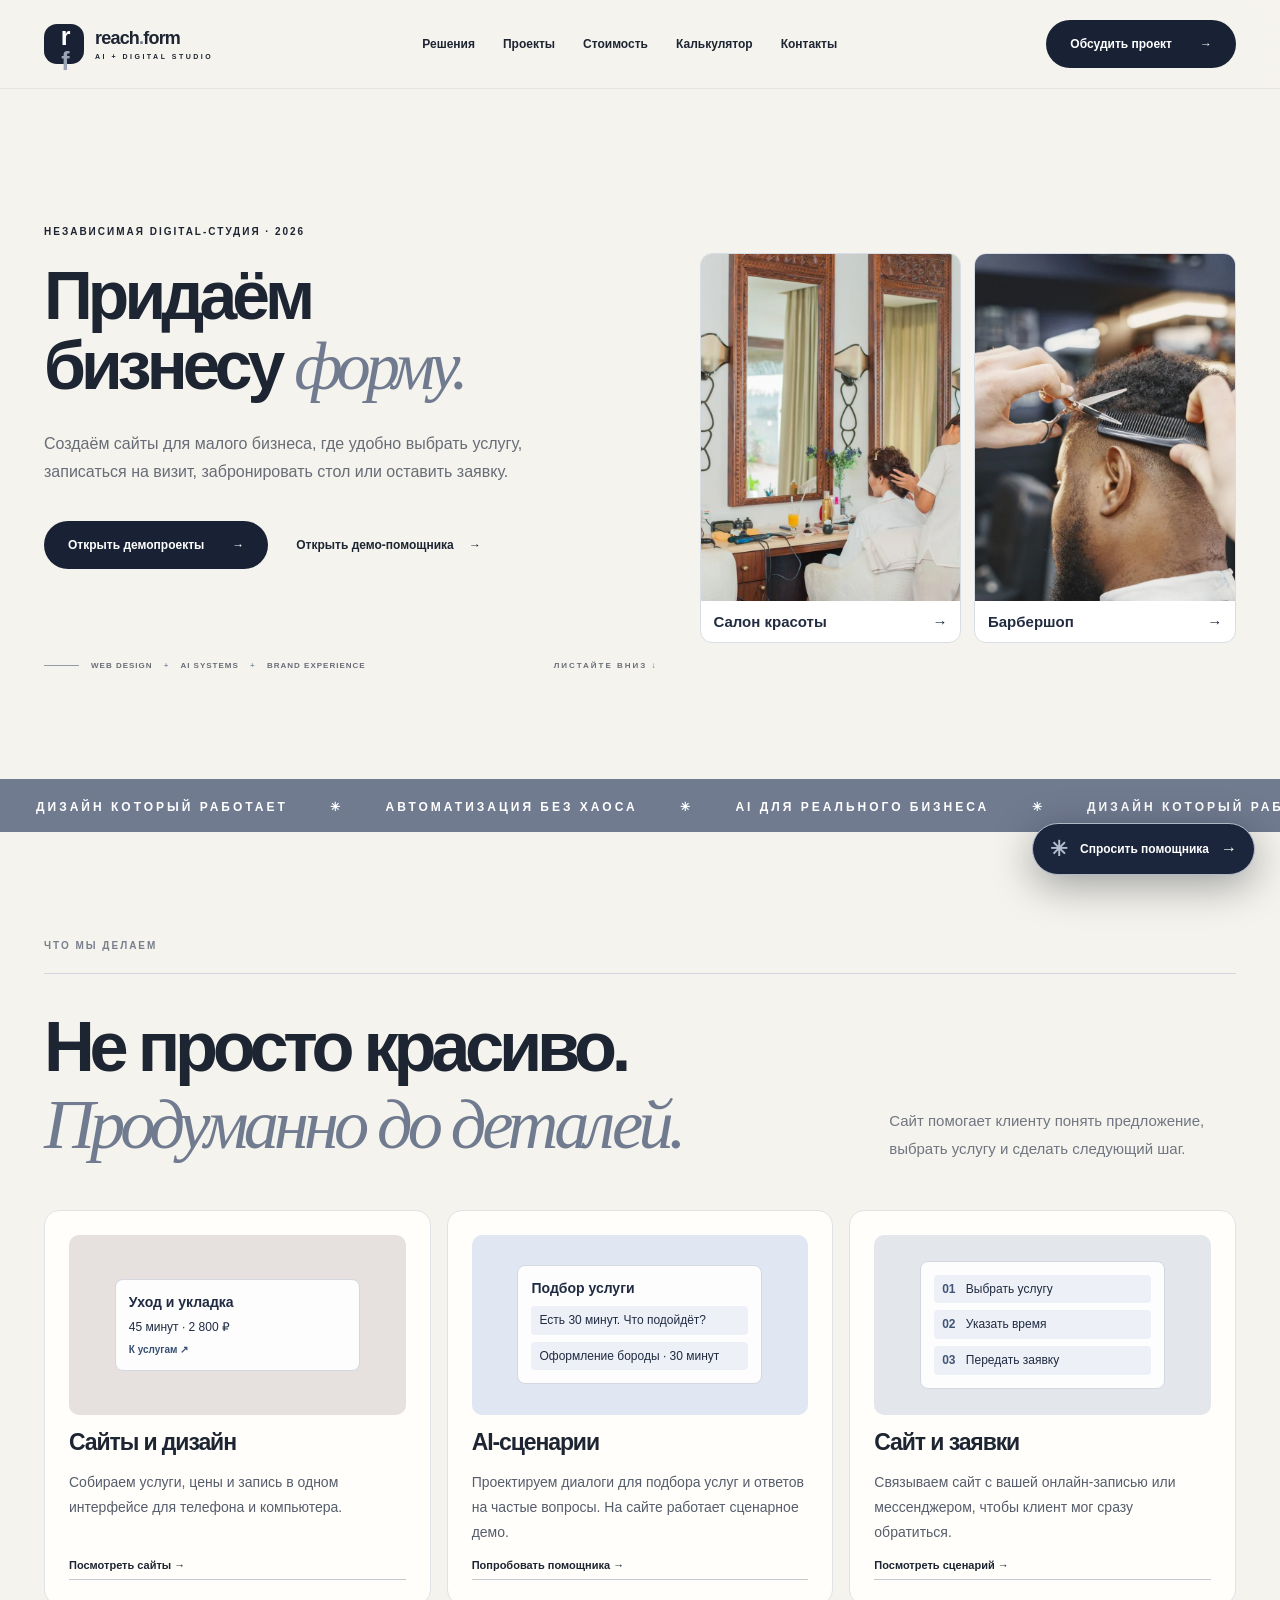
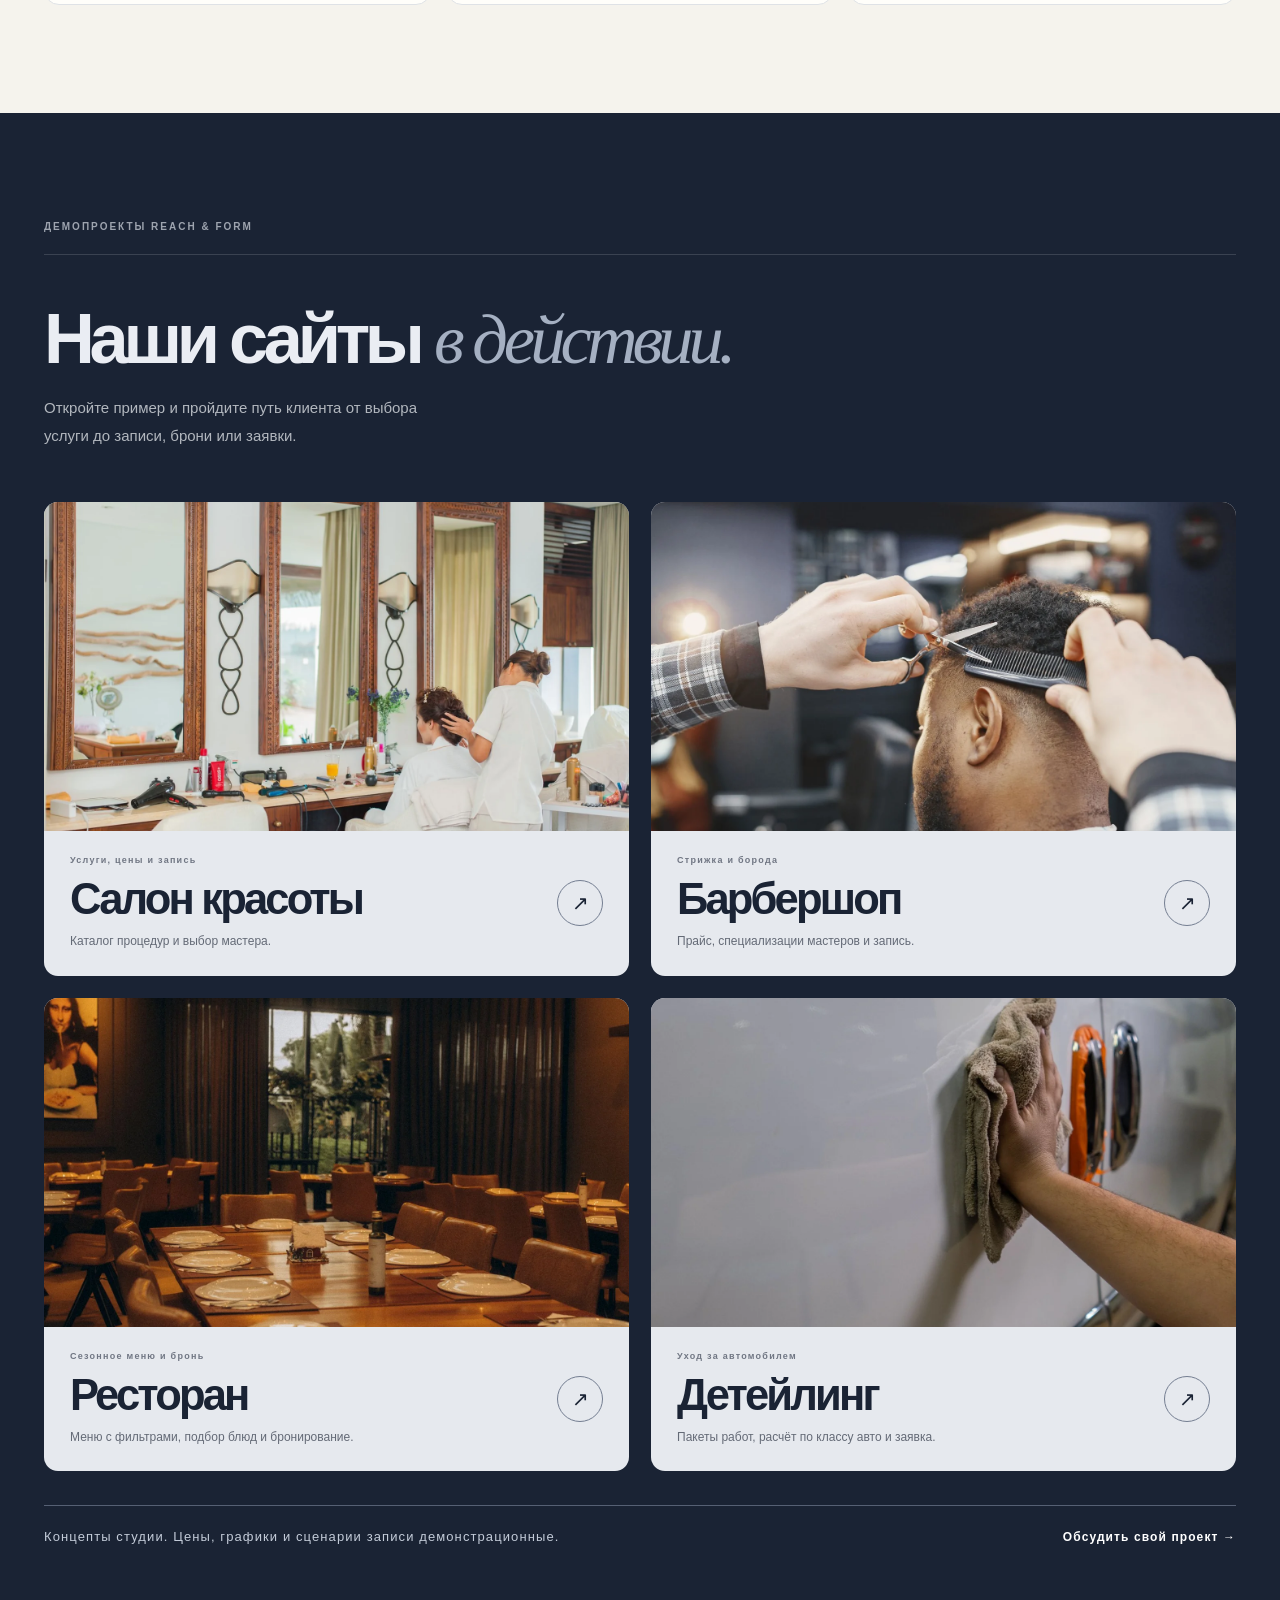
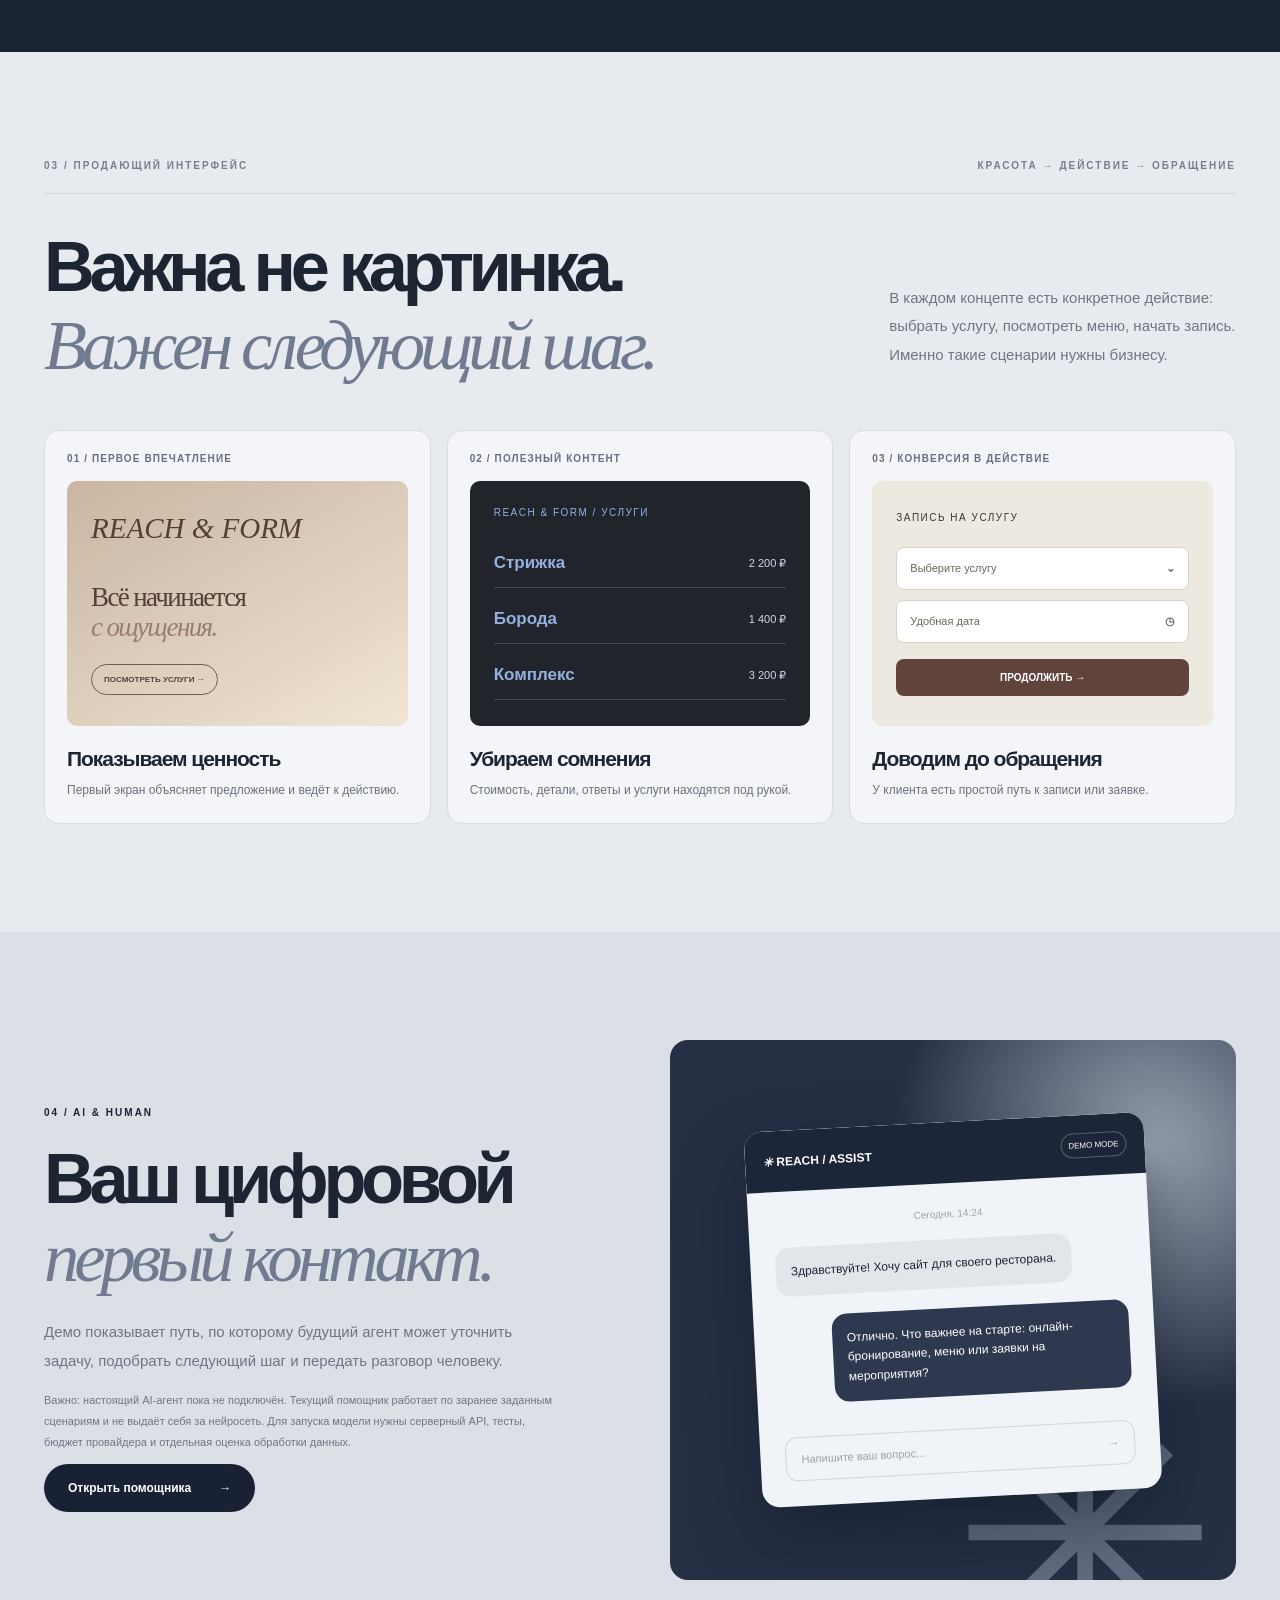
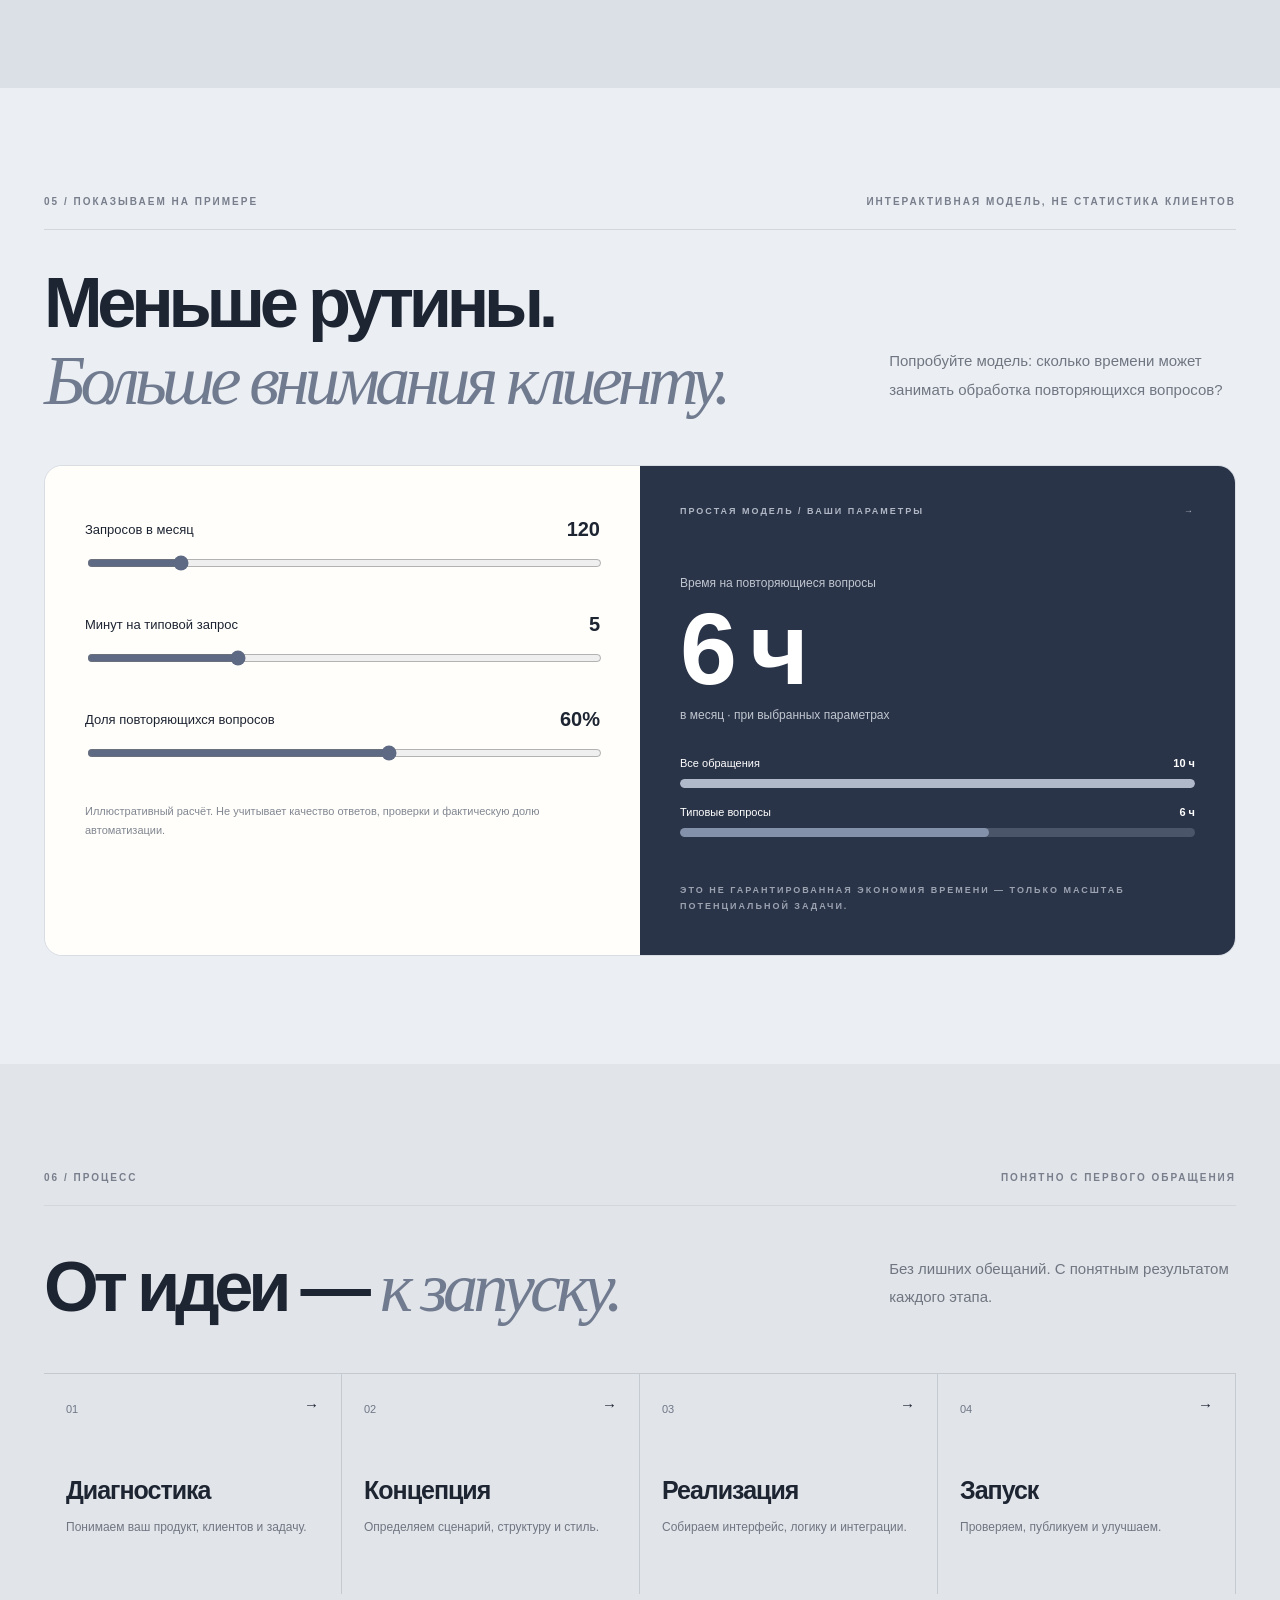
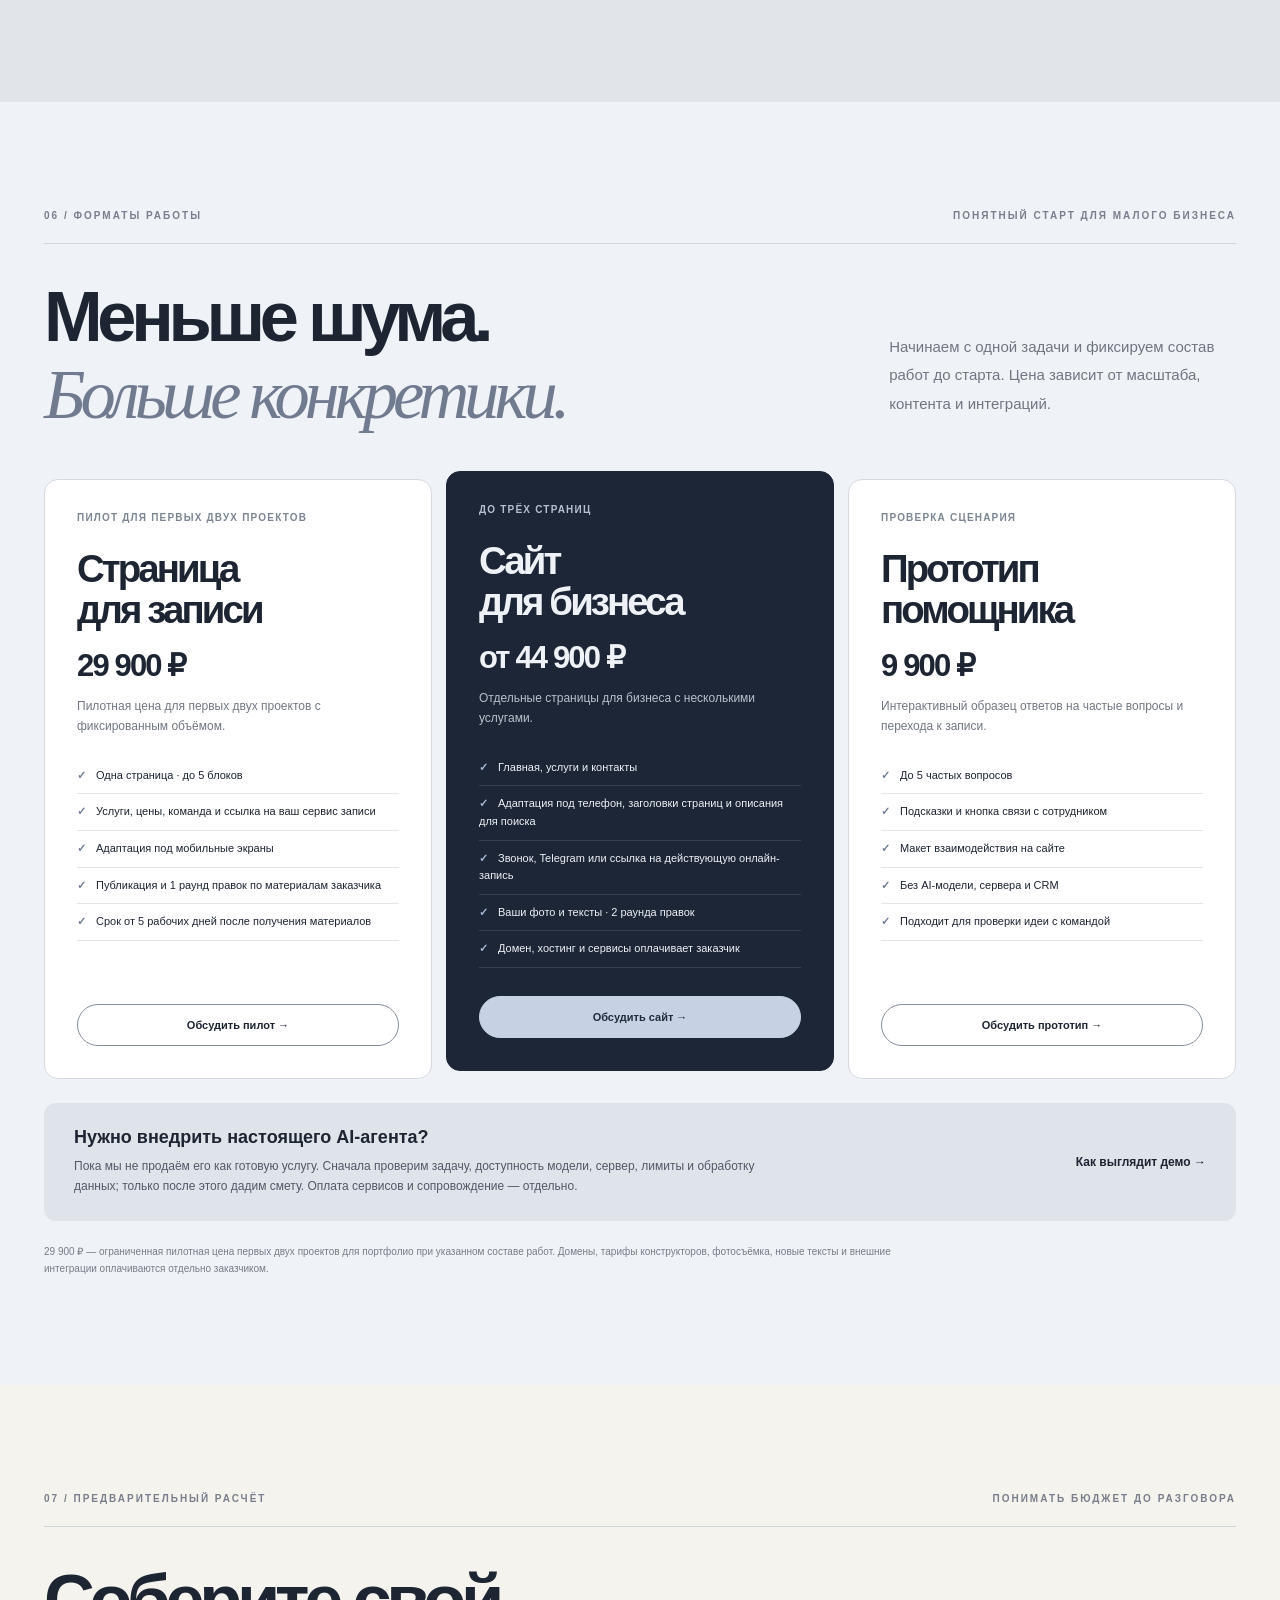
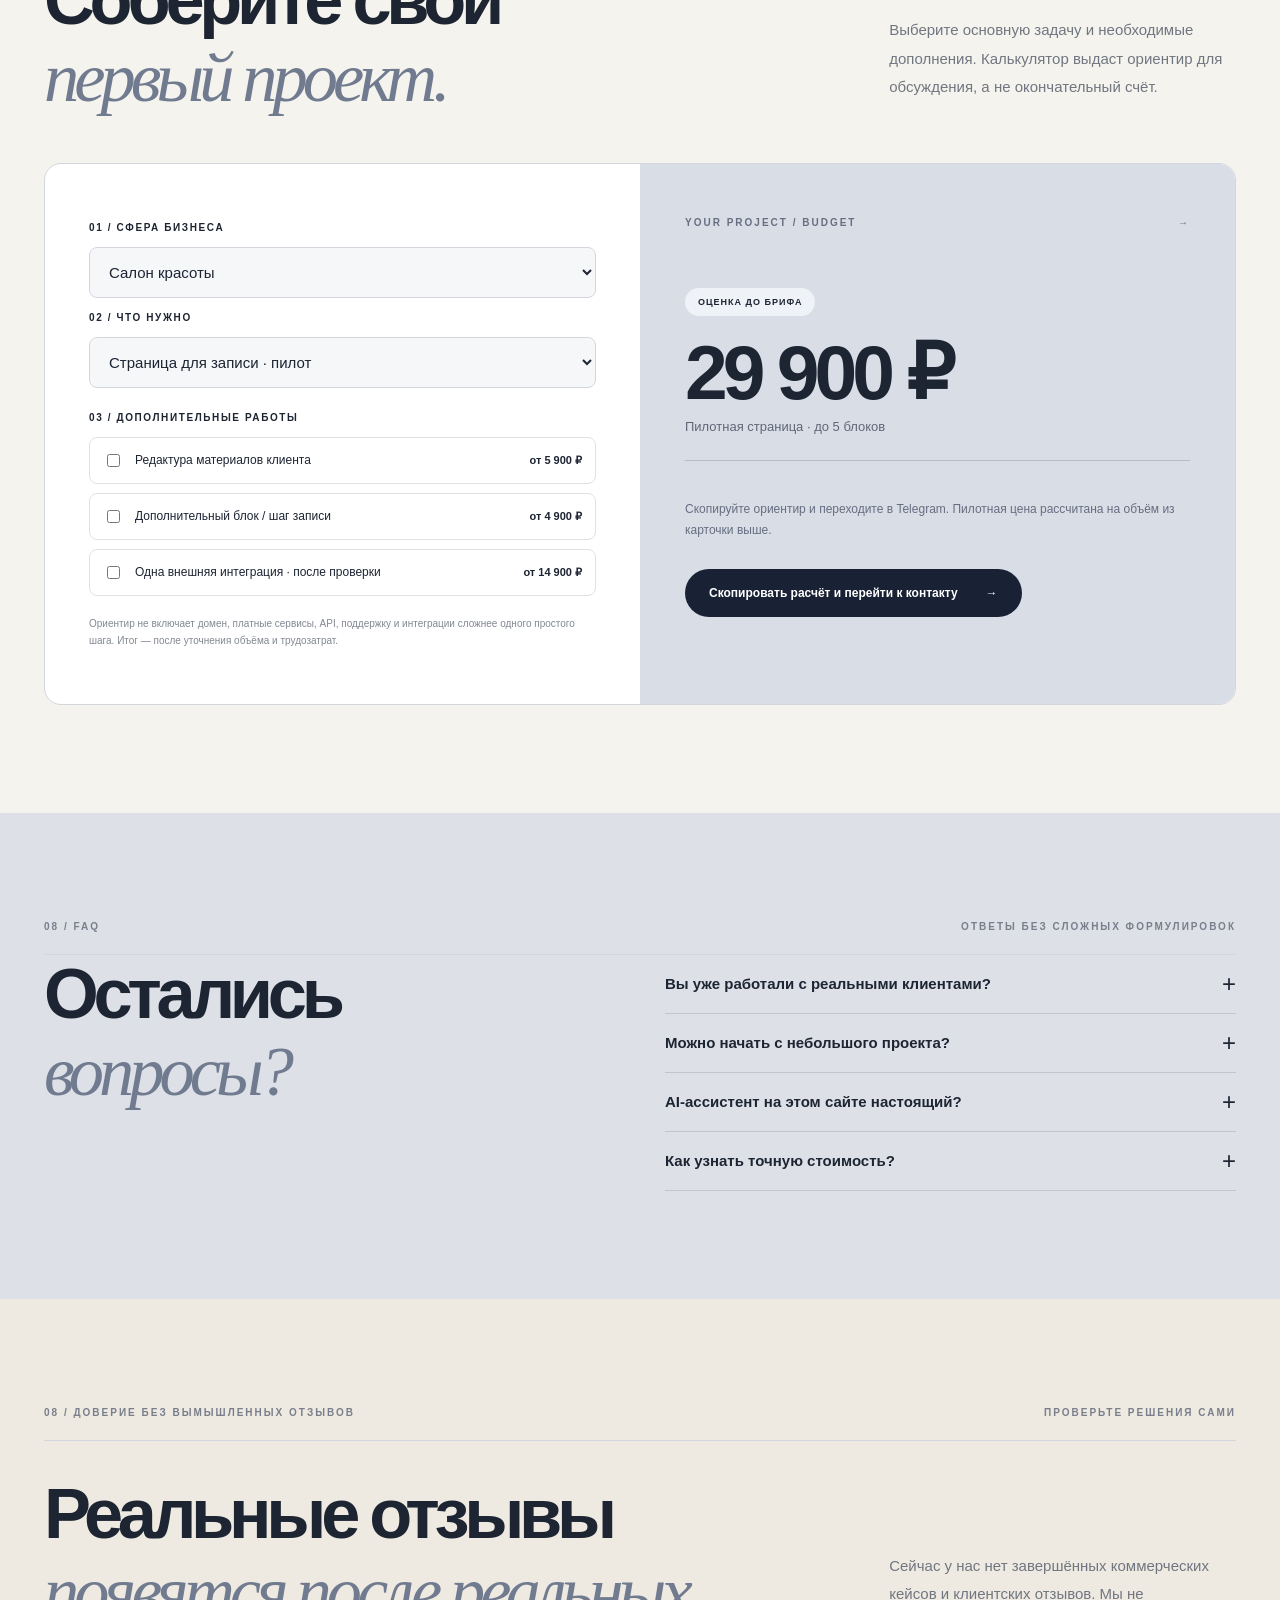
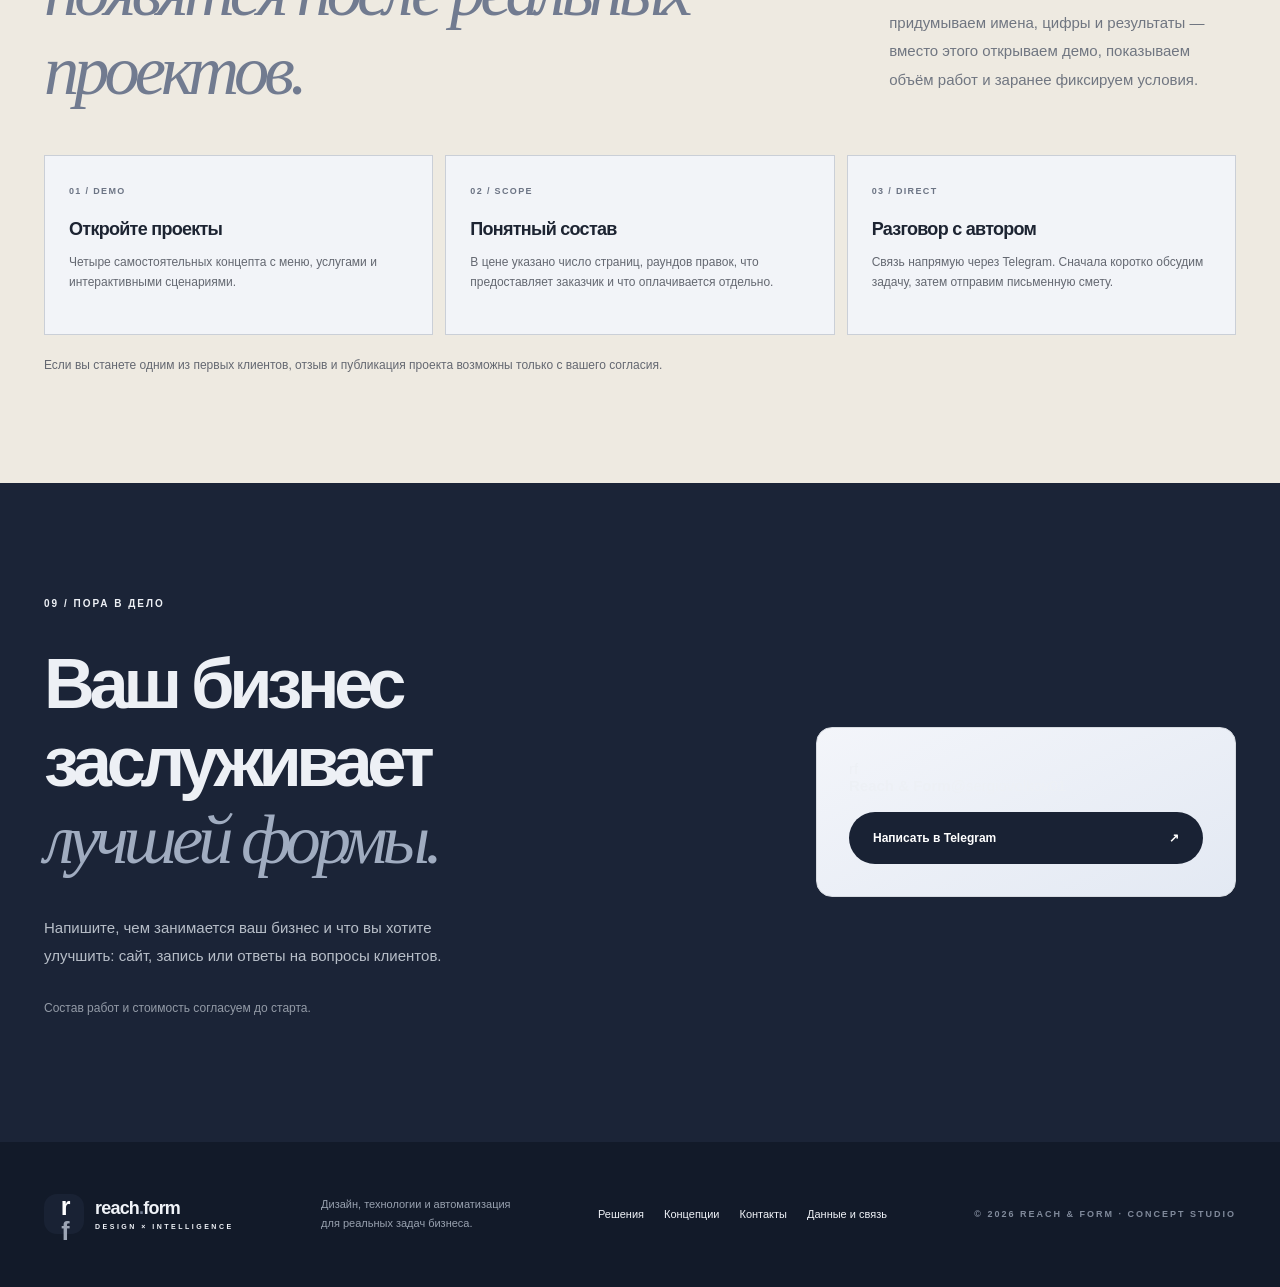
==== index.html @ 2ef412d8 "Publish Reach & Form website" ====
<!DOCTYPE html>

<html lang="ru">
<head>
<meta charset="utf-8"/><meta content="width=device-width,initial-scale=1,viewport-fit=cover" name="viewport"/><meta content="#f5f3ec" name="theme-color"/>
<meta content="Reach &amp; Form — сайты для малого бизнеса. Посмотрите четыре демо с записью, бронированием и заявками." name="description"/><meta content="website" property="og:type"/><meta content="Reach &amp; Form" property="og:title"/><meta content="Интерактивные концепты и digital-решения для малого бизнеса." property="og:description"/>
<title>Reach &amp; Form</title>

<link href="assets/favicon.svg" rel="icon" type="image/svg+xml"/>
<link href="styles.css" rel="stylesheet"/>
<script defer="" src="config.js"></script><script defer="" src="app.js"></script>
</head>
<body>
<div aria-hidden="true" class="reading-progress"></div>
<span id="top" class="page-start" aria-hidden="true"></span>
<header class="site-header"><div class="wrap header-content">
<a aria-label="Reach &amp; Form, к началу страницы" class="wordmark" href="#top"><span class="brand-symbol">r<span>f</span></span><span>reach<span class="branddot">.</span>form<small>AI + DIGITAL STUDIO</small></span></a>
<nav aria-label="Основная навигация" class="nav-links"><a href="#services">Решения</a><a href="#work">Проекты</a><a href="#pricing">Стоимость</a><a href="#calculator">Калькулятор</a><a href="#contact">Контакты</a></nav>
<a class="nav-cta" href="#contact">Обсудить проект <span>→</span></a><button aria-controls="mobileNav" aria-expanded="false" aria-label="Открыть меню" class="burger" id="menuButton"><span></span><span></span></button>
</div><nav aria-label="Мобильная навигация" class="mobile-nav" hidden="" id="mobileNav"><a href="#services">Решения</a><a href="#work">Проекты</a><a href="#pricing">Стоимость</a><a href="#calculator">Калькулятор</a><a href="#contact">Контакты</a><button id="mobileContactBtn" type="button">Написать в Telegram →</button></nav></header>
<main>
<section aria-labelledby="hero-title" class="hero wrap">
<div class="hero-left"><div class="eyebrow reveal"><span class="accent-dot"></span> НЕЗАВИСИМАЯ DIGITAL-СТУДИЯ · 2026</div><h1 class="reveal" id="hero-title">Придаём бизнесу <em>форму.</em></h1><p class="hero-text reveal">Создаём сайты для малого бизнеса, где удобно выбрать услугу, записаться на визит, забронировать стол или оставить заявку.</p>
<div class="hero-buttons reveal"><a class="button primary" href="#work">Открыть демопроекты <span>→</span></a><a class="text-arrow" href="#assistant-demo">Открыть демо-помощника <span>→</span></a></div>
<div class="hero-bottom reveal"><span class="hairline"></span><span class="hero-id">WEB DESIGN <b>+</b> AI SYSTEMS <b>+</b> BRAND EXPERIENCE</span><span class="scroll-note">ЛИСТАЙТЕ ВНИЗ ↓</span></div>
</div>

<div aria-label="Примеры сайтов Reach &amp; Form" class="hero-right hero-editorial">
  <a class="hero-study reveal" href="demos/atelier.html">
    <img src="assets/atelier-main.webp" alt="" width="1440" height="960" loading="eager">
    <span><strong>Салон красоты</strong><span aria-hidden="true">→</span></span>
  </a>
  <a class="hero-study reveal" href="demos/barber.html">
    <img src="assets/barber-main.webp" alt="" width="1440" height="960" loading="eager">
    <span><strong>Барбершоп</strong><span aria-hidden="true">→</span></span>
  </a>
</div>
</section>
<section aria-label="Направления работы" class="marquee"><div aria-hidden="true" class="marquee-track"><span>ДИЗАЙН КОТОРЫЙ РАБОТАЕТ</span> ✳︎ <span>АВТОМАТИЗАЦИЯ БЕЗ ХАОСА</span> ✳︎ <span>AI ДЛЯ РЕАЛЬНОГО БИЗНЕСА</span> ✳︎ <span>ДИЗАЙН КОТОРЫЙ РАБОТАЕТ</span> ✳︎ <span>АВТОМАТИЗАЦИЯ БЕЗ ХАОСА</span> ✳︎ <span>AI ДЛЯ РЕАЛЬНОГО БИЗНЕСА</span> ✳︎</div></section>

<section class="section services-section" id="services"><div class="wrap">
  <div class="section-top reveal"><span class="eyebrow">ЧТО МЫ ДЕЛАЕМ</span></div>
  <div class="split-heading services-heading reveal">
    <h2>Не просто красиво.<br><em>Продуманно до деталей.</em></h2>
    <p>Сайт помогает клиенту понять предложение, выбрать услугу и сделать следующий шаг.</p>
  </div>
  <div class="services-grid service-layout">
    <article class="service-card reveal">
      <div class="service-board board-web" aria-hidden="true">
        <div class="board-sheet"><strong>Уход и укладка</strong><span>45 минут · 2 800 ₽</span><small>К услугам ↗</small></div>
      </div>
      <h3>Сайты и дизайн</h3>
      <p>Собираем услуги, цены и запись в одном интерфейсе для телефона и компьютера.</p>
      <a class="card-link" href="#work">Посмотреть сайты <span>→</span></a>
    </article>
    <article class="service-card reveal">
      <div class="service-board board-assist" aria-hidden="true">
        <div class="board-sheet"><strong>Подбор услуги</strong><span class="board-message">Есть 30 минут. Что подойдёт?</span><span class="board-message">Оформление бороды · 30 минут</span></div>
      </div>
      <h3>AI-сценарии</h3>
      <p>Проектируем диалоги для подбора услуг и ответов на частые вопросы. На сайте работает сценарное демо.</p>
      <a class="card-link" href="#assistant-demo">Попробовать помощника <span>→</span></a>
    </article>
    <article class="service-card reveal">
      <div class="service-board board-flow" aria-hidden="true">
        <div class="board-sheet"><span><b>01</b> Выбрать услугу</span><span><b>02</b> Указать время</span><span><b>03</b> Передать заявку</span></div>
      </div>
      <h3>Сайт и заявки</h3>
      <p>Связываем сайт с вашей онлайн-записью или мессенджером, чтобы клиент мог сразу обратиться.</p>
      <a class="card-link" href="#simulator">Посмотреть сценарий <span>→</span></a>
    </article>
  </div>
</div></section>


<section class="section showcase" id="work"><div class="wrap">
  <div class="section-top light reveal"><span class="eyebrow">ДЕМОПРОЕКТЫ REACH &amp; FORM</span></div>
  <div class="showcase-heading reveal"><div><h2>Наши сайты <em>в действии.</em></h2><p>Откройте пример и пройдите путь клиента от выбора услуги до записи, брони или заявки.</p></div></div>
  <div class="case-gallery">
    <a class="case-tile reveal" href="demos/atelier.html">
      <div class="case-art"><img src="assets/atelier-main.webp" alt="" width="1440" height="960" loading="lazy"></div>
      <div class="case-description"><div><span>Услуги, цены и запись</span><h3>Салон красоты</h3><p>Каталог процедур и выбор мастера.</p></div><span class="case-circle" aria-hidden="true">↗</span></div>
    </a>
    <a class="case-tile reveal" href="demos/barber.html">
      <div class="case-art"><img src="assets/barber-main.webp" alt="" width="1440" height="960" loading="lazy"></div>
      <div class="case-description"><div><span>Стрижка и борода</span><h3>Барбершоп</h3><p>Прайс, специализации мастеров и запись.</p></div><span class="case-circle" aria-hidden="true">↗</span></div>
    </a>
    <a class="case-tile reveal" href="demos/table.html">
      <div class="case-art"><img src="assets/table-main.webp" alt="" width="1440" height="900" loading="lazy"></div>
      <div class="case-description"><div><span>Сезонное меню и бронь</span><h3>Ресторан</h3><p>Меню с фильтрами, подбор блюд и бронирование.</p></div><span class="case-circle" aria-hidden="true">↗</span></div>
    </a>
    <a class="case-tile reveal" href="demos/detail.html">
      <div class="case-art"><img src="assets/detail-main.webp" alt="" width="1440" height="960" loading="lazy"></div>
      <div class="case-description"><div><span>Уход за автомобилем</span><h3>Детейлинг</h3><p>Пакеты работ, расчёт по классу авто и заявка.</p></div><span class="case-circle" aria-hidden="true">↗</span></div>
    </a>
  </div>
  <div class="showcase-footer reveal"><p>Концепты студии. Цены, графики и сценарии записи демонстрационные.</p><a class="text-arrow" href="#contact">Обсудить свой проект →</a></div>
</div></section>

<section class="section proof-section" id="approach"><div class="wrap"><div class="section-top reveal"><span class="eyebrow">03 / ПРОДАЮЩИЙ ИНТЕРФЕЙС</span><span class="tiny-side">КРАСОТА → ДЕЙСТВИЕ → ОБРАЩЕНИЕ</span></div><div class="split-heading reveal"><h2>Важна не картинка.<br/><em>Важен следующий шаг.</em></h2><p>В каждом концепте есть конкретное действие: выбрать услугу, посмотреть меню, начать запись. Именно такие сценарии нужны бизнесу.</p></div><div class="proof-grid"><article class="proof-card reveal"><span class="proof-index">01 / ПЕРВОЕ ВПЕЧАТЛЕНИЕ</span><div class="proof-visual proof-visual-one"><span class="p-ui-logo">REACH & FORM</span><div class="p-ui-heading">Всё начинается<br/><i>с ощущения.</i></div><span class="p-ui-pill">ПОСМОТРЕТЬ УСЛУГИ →</span></div><h3>Показываем ценность</h3><p>Первый экран объясняет предложение и ведёт к действию.</p></article><article class="proof-card reveal"><span class="proof-index">02 / ПОЛЕЗНЫЙ КОНТЕНТ</span><div class="proof-visual proof-visual-two"><span class="p-ui-small">REACH &amp; FORM / УСЛУГИ</span><div class="p-ui-service"><strong>Стрижка</strong><span>2 200 ₽</span></div><div class="p-ui-service"><strong>Борода</strong><span>1 400 ₽</span></div><div class="p-ui-service"><strong>Комплекс</strong><span>3 200 ₽</span></div></div><h3>Убираем сомнения</h3><p>Стоимость, детали, ответы и услуги находятся под рукой.</p></article><article class="proof-card reveal"><span class="proof-index">03 / КОНВЕРСИЯ В ДЕЙСТВИЕ</span><div class="proof-visual proof-visual-three"><span class="p-ui-small">Запись на услугу</span><span class="p-ui-field">Выберите услугу <b>⌄</b></span><span class="p-ui-field">Удобная дата <b>◷</b></span><span class="p-ui-submit">ПРОДОЛЖИТЬ →</span></div><h3>Доводим до обращения</h3><p>У клиента есть простой путь к записи или заявке.</p></article></div></div></section>
<section class="section assistant-feature" id="assistant-demo"><div class="wrap assistant-grid"><div class="reveal"><div class="eyebrow"><span class="accent-dot"></span>04 / AI &amp; HUMAN</div><h2>Ваш цифровой<br/><em>первый контакт.</em></h2><p>Демо показывает путь, по которому будущий агент может уточнить задачу, подобрать следующий шаг и передать разговор человеку.</p><p class="small-honesty">Важно: настоящий AI-агент пока не подключён. Текущий помощник работает по заранее заданным сценариям и не выдаёт себя за нейросеть. Для запуска модели нужны серверный API, тесты, бюджет провайдера и отдельная оценка обработки данных.</p><button class="button primary" id="openChatFeature" type="button">Открыть помощника <span>→</span></button></div><div class="ai-stage reveal"><div class="ai-screen"><div class="ai-screen-top"><span class="ai-identity"><i>✳︎</i> REACH / ASSIST</span><span class="ai-demo-pill">DEMO MODE</span></div><div class="ai-screen-body"><div class="demo-small">Сегодня, 14:24</div><div class="chat-sample incoming">Здравствуйте! Хочу сайт для своего ресторана.</div><div class="chat-sample outgoing">Отлично. Что важнее на старте: онлайн-бронирование, меню или заявки на мероприятия?</div><div class="demo-input">Напишите ваш вопрос... <span>→</span></div></div></div><div aria-hidden="true" class="ai-asterisk">✳︎</div></div></div></section>
<section class="section workflow-section" id="simulator"><div class="wrap"><div class="section-top reveal"><span class="eyebrow">05 / ПОКАЗЫВАЕМ НА ПРИМЕРЕ</span><span class="tiny-side">ИНТЕРАКТИВНАЯ МОДЕЛЬ, НЕ СТАТИСТИКА КЛИЕНТОВ</span></div><div class="split-heading reveal"><h2>Меньше рутины.<br/><em>Больше внимания клиенту.</em></h2><p>Попробуйте модель: сколько времени может занимать обработка повторяющихся вопросов?</p></div><div class="model-panel reveal"><div class="model-controls"><div class="model-number"><span>Запросов в месяц</span><strong id="inquiriesVal">120</strong></div><input aria-label="Число запросов в месяц" id="inquiriesRange" max="600" min="20" step="10" type="range" value="120"/><div class="model-number"><span>Минут на типовой запрос</span><strong id="minutesVal">5</strong></div><input aria-label="Минут на типовой запрос" id="minutesRange" max="15" min="1" step="1" type="range" value="5"/><div class="model-number"><span>Доля повторяющихся вопросов</span><strong id="routineVal">60%</strong></div><input aria-label="Доля повторяющихся вопросов" id="routineRange" max="95" min="10" step="5" type="range" value="60"/><p class="disclaimer">Иллюстративный расчёт. Не учитывает качество ответов, проверки и фактическую долю автоматизации.</p></div><div class="model-viz"><div class="model-topline">ПРОСТАЯ МОДЕЛЬ / ВАШИ ПАРАМЕТРЫ <span>→</span></div><div class="result-big"><span>Время на повторяющиеся вопросы</span><strong id="hoursResult">6 ч</strong><small>в месяц · при выбранных параметрах</small></div><div class="model-bars"><div class="bar-row"><div><span>Все обращения</span><b id="allTime">10 ч</b></div><div class="bar-track"><span id="allBar" style="width:100%"></span></div></div><div class="bar-row second"><div><span>Типовые вопросы</span><b id="routineTime">6 ч</b></div><div class="bar-track"><span id="routineBar" style="width:60%"></span></div></div></div><div class="model-foot">Это не гарантированная экономия времени — только масштаб потенциальной задачи.</div></div></div></div></section>
<section class="section process-section"><div class="wrap"><div class="section-top reveal"><span class="eyebrow">06 / ПРОЦЕСС</span><span class="tiny-side">ПОНЯТНО С ПЕРВОГО ОБРАЩЕНИЯ</span></div><div class="split-heading reveal"><h2>От идеи — <em>к запуску.</em></h2><p>Без лишних обещаний. С понятным результатом каждого этапа.</p></div><div class="process-list"><div class="process-step reveal"><span>01</span><h3>Диагностика</h3><p>Понимаем ваш продукт, клиентов и задачу.</p><span class="process-icon">→</span></div><div class="process-step reveal"><span>02</span><h3>Концепция</h3><p>Определяем сценарий, структуру и стиль.</p><span class="process-icon">→</span></div><div class="process-step reveal"><span>03</span><h3>Реализация</h3><p>Собираем интерфейс, логику и интеграции.</p><span class="process-icon">→</span></div><div class="process-step reveal"><span>04</span><h3>Запуск</h3><p>Проверяем, публикуем и улучшаем.</p><span class="process-icon">→</span></div></div></div></section>
<section class="section pricing-section" id="pricing"><div class="wrap"><div class="section-top reveal"><span class="eyebrow">06 / ФОРМАТЫ РАБОТЫ</span><span class="tiny-side">ПОНЯТНЫЙ СТАРТ ДЛЯ МАЛОГО БИЗНЕСА</span></div><div class="split-heading reveal"><h2>Меньше шума.<br/><em>Больше конкретики.</em></h2><p>Начинаем с одной задачи и фиксируем состав работ до старта. Цена зависит от масштаба, контента и интеграций.</p></div><div class="pricing-grid">
<article class="price-card reveal"><span class="price-type">ПИЛОТ ДЛЯ ПЕРВЫХ ДВУХ ПРОЕКТОВ</span><h3>Страница<br/>для записи</h3><div class="price-val">29 900 ₽</div><p>Пилотная цена для первых двух проектов с фиксированным объёмом.</p><ul><li>Одна страница · до 5 блоков</li><li>Услуги, цены, команда и ссылка на ваш сервис записи</li><li>Адаптация под мобильные экраны</li><li>Публикация и 1 раунд правок по материалам заказчика</li><li>Срок от 5 рабочих дней после получения материалов</li></ul><a class="price-cta" data-interest="Пилотная страница для записи" href="#contact">Обсудить пилот →</a></article>
<article class="price-card highlighted reveal"><span class="price-type">ДО ТРЁХ СТРАНИЦ</span><h3>Сайт<br/>для бизнеса</h3><div class="price-val">от 44 900 ₽</div><p>Отдельные страницы для бизнеса с несколькими услугами.</p><ul><li>Главная, услуги и контакты</li><li>Адаптация под телефон, заголовки страниц и описания для поиска</li><li>Звонок, Telegram или ссылка на действующую онлайн-запись</li><li>Ваши фото и тексты · 2 раунда правок</li><li>Домен, хостинг и сервисы оплачивает заказчик</li></ul><a class="price-cta" data-interest="Сайт для бизнеса" href="#contact">Обсудить сайт →</a></article>
<article class="price-card reveal"><span class="price-type">ПРОВЕРКА СЦЕНАРИЯ</span><h3>Прототип<br/>помощника</h3><div class="price-val">9 900 ₽</div><p>Интерактивный образец ответов на частые вопросы и перехода к записи.</p><ul><li>До 5 частых вопросов</li><li>Подсказки и кнопка связи с сотрудником</li><li>Макет взаимодействия на сайте</li><li>Без AI-модели, сервера и CRM</li><li>Подходит для проверки идеи с командой</li></ul><a class="price-cta" data-interest="Прототип помощника" href="#contact">Обсудить прототип →</a></article>
</div><div class="price-bottom reveal"><div><strong>Нужно внедрить настоящего AI-агента?</strong><p>Пока мы не продаём его как готовую услугу. Сначала проверим задачу, доступность модели, сервер, лимиты и обработку данных; только после этого дадим смету. Оплата сервисов и сопровождение — отдельно.</p></div><a class="text-arrow" href="#assistant-demo">Как выглядит демо →</a></div><p class="pricing-disclaimer">29 900 ₽ — ограниченная пилотная цена первых двух проектов для портфолио при указанном составе работ. Домены, тарифы конструкторов, фотосъёмка, новые тексты и внешние интеграции оплачиваются отдельно заказчиком.</p></div></section><section class="section calculator-section" id="calculator"><div class="wrap"><div class="section-top reveal"><span class="eyebrow">07 / ПРЕДВАРИТЕЛЬНЫЙ РАСЧЁТ</span><span class="tiny-side">ПОНИМАТЬ БЮДЖЕТ ДО РАЗГОВОРА</span></div><div class="split-heading reveal"><h2>Соберите свой<br/><em>первый проект.</em></h2><p>Выберите основную задачу и необходимые дополнения. Калькулятор выдаст ориентир для обсуждения, а не окончательный счёт.</p></div><div class="calc-layout reveal"><div class="calc-fields"><label for="industrySelect">01 / СФЕРА БИЗНЕСА</label><select id="industrySelect"><option>Салон красоты</option><option>Барбершоп</option><option>Ресторан / кафе</option><option>Сервисная компания</option><option>Другая ниша</option></select><label for="productSelect">02 / ЧТО НУЖНО</label><select id="productSelect"><option value="landing">Страница для записи · пилот</option><option value="business">Сайт для бизнеса · до 3 страниц</option><option value="automation">Кликабельный прототип помощника</option></select><div class="toggle-heading">03 / ДОПОЛНИТЕЛЬНЫЕ РАБОТЫ</div><label class="check-option"><input class="extra" data-price-min="5900" data-price-max="9900" type="checkbox" value="content"/><span>Редактура материалов клиента</span><strong>от 5 900 ₽</strong></label><label class="check-option"><input class="extra" data-price-min="4900" data-price-max="9900" type="checkbox" value="booking"/><span>Дополнительный блок / шаг записи</span><strong>от 4 900 ₽</strong></label><label class="check-option"><input class="extra" data-price-min="20000" data-price-max="35000" type="checkbox" value="integrations"/><span>Одна внешняя интеграция · после проверки</span><strong>от 14 900 ₽</strong></label><p class="calc-honesty">Ориентир не включает домен, платные сервисы, API, поддержку и интеграции сложнее одного простого шага. Итог — после уточнения объёма и трудозатрат.</p></div><div class="calc-receipt"><div class="receipt-top">YOUR PROJECT / BUDGET <span>→</span></div><div class="receipt-pill">ОЦЕНКА ДО БРИФА</div><div aria-live="polite" class="calc-price" id="calcPrice">29 900 ₽</div><div class="calc-breakdown" id="calcBreakdown">Пилотная страница · до 5 блоков</div><div class="receipt-line"></div><p>Скопируйте ориентир и переходите в Telegram. Пилотная цена рассчитана на объём из карточки выше.</p><button class="button primary" id="requestCalc" type="button">Скопировать расчёт и перейти к контакту <span>→</span></button><p class="calc-status" id="calcStatus" role="status"></p></div></div></div></section>
<section class="section faq-section"><div class="wrap"><div class="section-top reveal"><span class="eyebrow">08 / FAQ</span><span class="tiny-side">ОТВЕТЫ БЕЗ СЛОЖНЫХ ФОРМУЛИРОВОК</span></div><div class="faq-grid"><h2 class="reveal">Остались<br/><em>вопросы?</em></h2><div class="faq-list reveal"><details><summary>Вы уже работали с реальными клиентами? <span>+</span></summary><p>Reach &amp; Form — проект на этапе запуска. Показанные работы являются концепциями. Мы открыты к первым реальным заказам.</p></details><details><summary>Можно начать с небольшого проекта? <span>+</span></summary><p>Да. Можно начать с разборa текущего сайта или с одного конкретного сценария, а затем развивать решение.</p></details><details><summary>AI-ассистент на этом сайте настоящий? <span>+</span></summary><p>Здесь работает сценарный демонстратор. Настоящее подключение языковой модели возможно только после настройки безопасного серверного API и оплаты расходов сервиса.</p></details><details><summary>Как узнать точную стоимость? <span>+</span></summary><p>На странице приведены стартовые тарифы. Финальная цена зависит от числа страниц, дизайна, контента, интеграций и согласованного объёма работ.</p></details></div></div></div></section>
<section class="section review-honesty" id="reviews"><div class="wrap"><div class="section-top reveal"><span class="eyebrow">08 / ДОВЕРИЕ БЕЗ ВЫМЫШЛЕННЫХ ОТЗЫВОВ</span><span class="tiny-side">ПРОВЕРЬТЕ РЕШЕНИЯ САМИ</span></div><div class="split-heading reveal"><h2>Реальные отзывы<br/><em>появятся после реальных проектов.</em></h2><p>Сейчас у нас нет завершённых коммерческих кейсов и клиентских отзывов. Мы не придумываем имена, цифры и результаты — вместо этого открываем демо, показываем объём работ и заранее фиксируем условия.</p></div><div class="review-proof-grid"><article><span>01 / DEMO</span><h3>Откройте проекты</h3><p>Четыре самостоятельных концепта с меню, услугами и интерактивными сценариями.</p></article><article><span>02 / SCOPE</span><h3>Понятный состав</h3><p>В цене указано число страниц, раундов правок, что предоставляет заказчик и что оплачивается отдельно.</p></article><article><span>03 / DIRECT</span><h3>Разговор с автором</h3><p>Связь напрямую через Telegram. Сначала коротко обсудим задачу, затем отправим письменную смету.</p></article></div><p class="review-note">Если вы станете одним из первых клиентов, отзыв и публикация проекта возможны только с вашего согласия.</p></div></section><section class="contact-section" id="contact"><div class="wrap contact-grid"><div class="reveal"><span class="eyebrow"><span class="accent-dot"></span> 09 / ПОРА В ДЕЛО</span><h2>Ваш бизнес<br/>заслуживает<br/><em>лучшей формы.</em></h2><p>Напишите, чем занимается ваш бизнес и что вы хотите улучшить: сайт, запись или ответы на вопросы клиентов.</p><p class="contact-copy">Состав работ и стоимость согласуем до старта.</p></div><div class="contact-telegram reveal"><div class="contact-card-head"><span class="contact-monogram" aria-hidden="true">rf</span><div><strong>Reach &amp; Form</strong><span>@sergiovolkov01</span></div></div><a class="button primary" href="https://t.me/sergiovolkov01" id="telegramContact" rel="noopener noreferrer" target="_blank">Написать в Telegram <span aria-hidden="true">↗</span></a><p class="form-hint" id="telegramHint" role="status" hidden></p></div></div></section>
</main>
<footer><div class="wrap footer-row"><a class="wordmark footer-brand" href="#top"><span class="brand-symbol">r<span>f</span></span><span>reach<span class="branddot">.</span>form<small>DESIGN × INTELLIGENCE</small></span></a><p>Дизайн, технологии и автоматизация<br/>для реальных задач бизнеса.</p><div class="footer-links"><a href="#services">Решения</a><a href="#work">Концепции</a><a href="#contact">Контакты</a><a href="privacy.html">Данные и связь</a></div><span class="copyright">© 2026 REACH &amp; FORM · CONCEPT STUDIO</span></div></footer>
<div class="chat-root" id="chatRoot"><button aria-expanded="false" aria-label="Открыть чат-помощник" class="chat-trigger" id="chatTrigger"><span class="trigger-icon">✳︎</span><span>Спросить помощника</span><span class="trigger-arrow">→</span></button><section aria-label="Демонстрация помощника" class="chat-window" hidden="" id="chatWindow"><div class="chat-head"><div><div class="chat-head-title"><span>✳︎</span> REACH / ASSIST</div><small>ДЕМО-СЦЕНАРИИ · НЕ ЯЗЫКОВАЯ МОДЕЛЬ</small></div><button aria-label="Закрыть чат" id="chatClose" type="button">×</button></div><div aria-live="polite" class="chat-log" id="chatLog" role="log"></div><div class="quick-questions" id="quickQuestions"><button data-q="Какие сайты вы делаете?">Услуги</button><button data-q="Сколько стоит сайт?">Стоимость</button><button data-q="Как работает AI?">AI для бизнеса</button><button data-q="Хочу оставить заявку">Оставить заявку</button></div><form class="chat-compose" id="chatForm"><input aria-label="Введите вопрос" id="chatInput" maxlength="350" placeholder="Напишите сообщение..."/><button aria-label="Отправить сообщение" type="submit">→</button></form><p class="chat-note">Это сценарное демо. Не отправляйте личные данные в чат.</p></section></div>

</body></html>
---- styles.css ----
:root{--cream:#f5f3ed;--ink:#1d2432;--olive:#717b90;--forest:#192234;--muted:#676c75;--line:#d2d6dd;--white:#fff;--sans:'Manrope','Segoe UI',Arial,sans-serif;--serif:'Playfair Display','Palatino Linotype',Georgia,serif}*{box-sizing:border-box}html{scroll-behavior:smooth}body{margin:0;background:var(--cream);color:var(--ink);font-family:var(--sans);font-size:15px}button,input,select,textarea{font:inherit}button,a{ -webkit-tap-highlight-color:transparent}button{cursor:pointer}a{color:inherit;text-decoration:none}img,video{max-width:100%;display:block}button:focus-visible,a:focus-visible,input:focus-visible,select:focus-visible,textarea:focus-visible{outline:3px solid #7f92b0;outline-offset:4px}[hidden]{display:none!important}.wrap{width:min(1360px,calc(100% - 88px));margin:auto}.reading-progress{position:fixed;top:0;left:0;width:0;height:3px;background:#7b8aa2;z-index:200}.site-header{position:sticky;top:0;z-index:100;background:rgba(245,243,237,.93);backdrop-filter:blur(18px);border-bottom:1px solid rgba(28,39,51,.08)}.header-content{height:88px;display:flex;align-items:center;justify-content:space-between;gap:26px}.wordmark{display:inline-flex;align-items:center;gap:11px;font-weight:800;font-size:18px;line-height:1;letter-spacing:-.8px}.wordmark small{display:block;font-weight:700;letter-spacing:2.5px;font-size:7px;margin-top:6px}.brand-symbol{display:grid;place-items:center;width:40px;height:40px;background:var(--forest);border-radius:13px;color:white;letter-spacing:-3px;font-size:25px}.brand-symbol span{color:#9ca5b5}.branddot{color:#717b90}.nav-links{display:flex;gap:28px;align-items:center}.nav-links a{font-size:12px;font-weight:700;transition:color .25s}.nav-links a:hover{color:#808a9a}.nav-cta,.button{border:0;display:inline-flex;align-items:center;justify-content:center;gap:28px;border-radius:100px;padding:17px 24px;font-weight:800;font-size:12px;transition:transform .25s,background .25s,color .25s}.nav-cta,.button.primary{background:var(--forest);color:white}.nav-cta:hover,.button:hover{transform:translateY(-3px);background:#454e5f}.burger{width:44px;height:44px;display:none;border:1px solid var(--line);border-radius:100%;background:transparent;align-items:center;justify-content:center;flex-direction:column;gap:5px}.burger span{width:17px;height:1.5px;background:var(--ink)}.mobile-nav{padding:20px 32px 26px;display:flex;flex-direction:column;gap:18px;border-top:1px solid var(--line);font-weight:700}.mobile-nav button{border:0;background:var(--forest);color:white;padding:14px;border-radius:30px}.eyebrow,.tiny-side,.card-index,.section-top,.project-type,.concept-chip,.receipt-top,.model-topline,.model-foot,.hero-id,.scroll-note,.photo-tile figcaption,.media-note,.copyright{font-size:10px;letter-spacing:2px;font-weight:800;text-transform:uppercase}.olive-dot{display:inline-block;width:7px;height:7px;background:#8e99ab;border-radius:50%;margin-right:10px}.hero{min-height:690px;padding-top:108px;padding-bottom:80px;display:grid;grid-template-columns:55% 45%;align-items:center;gap:0}.hero-left{padding-right:42px}.hero h1{font-size:clamp(52px,6.5vw,102px);letter-spacing:-.095em;line-height:1.03;margin:24px 0 28px;font-weight:800}.hero h1 em,.section h2 em,.contact-section h2 em{font-family:var(--serif);font-weight:500;letter-spacing:-.07em;color:var(--olive)}.hero h1 em.green-em{color:#636e84}.hero-text{max-width:480px;color:#676c76;font-size:16px;line-height:1.8}.hero-buttons{display:flex;gap:28px;align-items:center;margin-top:34px}.text-arrow{font-size:12px;font-weight:800}.text-arrow span{margin-left:12px}.hero-bottom{display:flex;align-items:center;gap:12px;margin-top:92px;color:#686d78}.hairline{width:35px;height:1px;background:#949ba5}.hero-id{letter-spacing:1px;font-size:8px}.hero-id b{color:#8792a4;margin:0 8px}.scroll-note{margin-left:auto;font-size:8px}.hero-right{height:530px;position:relative}.img-frame{position:relative;overflow:hidden;background:linear-gradient(135deg,#838c9b,#364156 65%,#a4acb9)}.img-frame img{width:100%;height:100%;object-fit:cover;transition:transform 1.2s cubic-bezier(.2,.8,.2,1)}.img-frame:hover img{transform:scale(1.075)}.img-frame:after{content:'';position:absolute;inset:0;pointer-events:none;background:linear-gradient(180deg,transparent 48%,rgba(0,0,0,.44))}.hero-image{position:absolute;inset:0 11% 5% 9%;border-radius:190px 190px 16px 16px}.hero-image-small{position:absolute;width:31%;height:32%;right:-2%;top:10%;border:9px solid var(--cream);border-radius:115px 115px 14px 14px;z-index:2}.image-label{position:absolute;bottom:28px;left:28px;z-index:2;color:white;display:flex;flex-direction:column;gap:8px}.image-label span{font-size:9px;font-weight:700;letter-spacing:2px}.image-label strong{font-size:18px}.hero-orbit{position:absolute;top:-50px;left:-36px;width:140px;height:140px;z-index:3;background:#d9dee6;border-radius:100%;display:grid;place-items:center}.hero-orbit svg{width:100%;height:100%;animation:spin 20s linear infinite}.hero-orbit svg text{fill:var(--ink);font-size:10px;font-weight:700;letter-spacing:4px}.hero-orbit>span{position:absolute;font-size:34px}.floating-workflow{position:absolute;right:0;bottom:-8px;z-index:4;background:#f0f3f8;border:1px solid #d4d9e2;padding:16px 20px;width:265px;border-radius:15px;box-shadow:0 22px 70px #1d243227}.workflow-head{font-size:10px;font-weight:800;display:flex;align-items:center;gap:8px}.workflow-head i,.floating-status i{height:8px;width:8px;background:#7889a5;border-radius:50%;display:inline-block;box-shadow:0 0 0 4px #8996ac40}.workflow-head span{font-size:7px;margin-left:auto;color:#616d84}.workflow-path{display:flex;align-items:center;gap:12px;margin:15px 0}.workflow-path span{display:grid;place-items:center;border-radius:50%;background:#dce0e7;width:35px;height:35px;font-size:11px;font-weight:800}.workflow-path b{height:1px;background:#89919f;flex:1;animation:glow 2s infinite alternate}.workflow-bottom{font-size:10px;color:#707682}.hero-art-label{position:absolute;left:0;bottom:5px;transform:rotate(-90deg);transform-origin:left bottom;font-size:8px;letter-spacing:2px;font-weight:800}.marquee{overflow:hidden;background:var(--olive);color:white;padding:18px 0}.marquee-track{white-space:nowrap;display:inline-block;font-size:12px;font-weight:800;letter-spacing:3px;animation:marquee 32s linear infinite}.marquee-track span{margin:0 36px}.section{padding:108px 0}.section-top{display:flex;justify-content:space-between;align-items:center;padding-bottom:22px;border-bottom:1px solid var(--line);color:#787e8b}.split-heading{display:grid;grid-template-columns:1.4fr .6fr;gap:36px;align-items:end;margin:34px 0 46px}.section h2,.contact-section h2{font-size:clamp(42px,5.5vw,80px);line-height:1.1;letter-spacing:-.075em;margin:0;font-weight:800}.split-heading p,.showcase-heading p,.assistant-feature p,.contact-section p{max-width:420px;font-size:15px;line-height:1.9;color:#707681}.services-grid{display:grid;grid-template-columns:repeat(3,1fr);gap:16px}.service-card{background:#fffefa;padding:24px;border:1px solid #dfe2e6;border-radius:15px;min-height:450px;transition:transform .35s,box-shadow .35s}.service-card:hover{transform:translateY(-8px);box-shadow:0 28px 50px #1d243212}.card-index{display:flex;justify-content:space-between;color:#848992;font-size:9px}.service-visual{height:215px;margin:26px 0 28px;border-radius:12px;position:relative;overflow:hidden;display:grid;place-items:center;background:#e4e7eb}.service-card h3{font-size:23px;letter-spacing:-1.1px;margin:0}.service-card p{color:#787b81;line-height:1.8;font-size:12px;min-height:65px}.card-link{font-size:11px;font-weight:800;border-bottom:1px solid #c5cad2;padding-bottom:8px}.mini-browser{width:66%;height:163px;border-radius:10px;background:#f6f8fc;box-shadow:0 14px 30px #1a202b20;transform:rotate(-7deg);overflow:hidden}.mini-bar{height:22px;background:#d2d7de;display:flex;gap:5px;padding:8px}.mini-bar span{width:5px;height:5px;border-radius:50%;background:#9da4ae}.mini-page{padding:16px}.mini-heading{width:85%;height:12px;background:#2d3442;margin-bottom:7px;border-radius:3px}.mini-heading.short{width:54%}.mini-photo{margin-top:13px;height:55px;background:linear-gradient(135deg,#6b7487,#c4cbd7);border-radius:6px}.mini-button{margin-top:9px;background:#272d3a;border-radius:20px;width:80px;height:12px}.mini-cursor{position:absolute;right:10%;bottom:16%;border-radius:50%;background:#27334b;color:white;padding:12px}.visual-agent{background:#dfe2e7;align-content:center;gap:10px;padding:20px}.msg-bubble{background:white;padding:14px;border-radius:15px;font-size:11px;max-width:82%;box-shadow:0 8px 20px #18203012}.msg-bubble.bot{background:#2b3548;color:white;margin-left:20px}.bot-dot{color:#b0bbce}.floating-status{font-size:9px;color:#374156;background:#fff;border-radius:20px;padding:10px}.visual-flow{background:radial-gradient(circle,#c4cad5,#e2e5e9)}.node{display:inline-flex;align-items:center;justify-content:space-between;padding:12px 15px;background:#fff;border:1px solid #d6dae0;box-shadow:0 10px 20px #272d3a20;border-radius:9px;font-size:12px;font-weight:800;position:absolute;min-width:115px}.node i{color:#758399}.node-a{top:38px;left:9%}.node-b{top:95px;right:17%;background:#2d3648;color:white}.node-c{left:15%;bottom:38px}.flow-wire{position:absolute;z-index:0;background:#778395;height:1px;transform:rotate(25deg);width:36%;top:90px}.flow-wire.two{top:154px;transform:rotate(-23deg)}.flow-caption{position:absolute;bottom:8px;font-size:9px}.showcase{background:#1a2334;color:#eaedf3}.showcase .section-top{border-color:#ffffff24;color:#9ea4af}.showcase-heading{display:flex;justify-content:space-between;align-items:end;margin:45px 0 36px}.showcase h2{font-size:clamp(45px,5.5vw,80px)}.showcase h2 em{color:#a5b0c2}.showcase-heading p{color:#b2b7be}.case-counter{font-size:16px;color:#9da3ae}.case-counter span{font-size:44px;color:white}.project-tabs{display:flex;gap:8px;margin-bottom:24px;flex-wrap:wrap}.project-tab{background:transparent;color:#b8bfca;border:1px solid #525a6b;border-radius:100px;padding:12px 19px;letter-spacing:1px;font-size:10px;font-weight:800}.project-tab.active,.project-tab:hover{background:#eaedf3;color:#1b2334}.project-detail{display:grid;grid-template-columns:58% 42%;background:#dce1e8;color:#1b2334;min-height:540px;border-radius:18px;overflow:hidden}.project-photo{height:540px;border-radius:0}.project-number{position:absolute;top:22px;left:22px;z-index:3;color:white;font-size:10px;letter-spacing:2px;font-weight:800}.project-info{padding:clamp(30px,4.5vw,75px);display:flex;flex-direction:column;align-items:start;justify-content:center}.concept-chip{background:#ebeff4;padding:9px 14px;border-radius:30px;letter-spacing:1px;margin-bottom:25px}.project-type{color:#6c7485;letter-spacing:1px}.project-info h3{font-size:clamp(40px,5vw,70px);letter-spacing:-4px;line-height:1.05;margin:15px 0}.project-info h3 em{font-family:var(--serif);font-weight:500;color:#757e90}.project-info p{line-height:1.8;color:#646a76}.project-tags{display:flex;flex-wrap:wrap;gap:7px;margin:20px 0 25px}.project-tags span{border:1px solid #b6bcc5;border-radius:30px;padding:8px 10px;font-size:10px}.project-open{border:0;border-radius:100px;background:#1d2637;color:white;padding:17px 22px;font-size:12px;font-weight:800}.project-bottom{display:flex;justify-content:space-between;align-items:center;margin-top:25px;color:#bbc2cc;font-size:9px;letter-spacing:2px}.project-arrows{display:flex;gap:10px}.project-arrows button{width:44px;height:44px;border:1px solid #788292;background:none;border-radius:50%;color:white;font-size:20px}.media-section{background:#e8ebf0}.video-layout{display:grid;grid-template-columns:1.5fr .5fr;gap:22px}.video-player{background:#1a2335;border-radius:15px;overflow:hidden;position:relative}.video-player video{width:100%;aspect-ratio:16/9;object-fit:cover}.video-play{position:absolute;top:50%;left:50%;transform:translate(-50%,-50%);background:#d7dce5e6;border:0;border-radius:50%;width:72px;height:72px;font-size:22px;pointer-events:none}.video-caption{display:flex;flex-direction:column;justify-content:end;padding:30px;background:#d9dee5;border-radius:15px}.video-caption h3{font-size:28px;letter-spacing:-1px}.video-caption p{line-height:1.75;color:#636a78}.photo-strip{display:grid;grid-template-columns:repeat(3,1fr);gap:14px;margin-top:18px}.photo-tile{margin:0;height:250px;border-radius:12px}.photo-tile figcaption{position:absolute;bottom:18px;left:20px;color:white;z-index:2}.media-note{margin-top:18px;color:#7d828c;font-size:9px;letter-spacing:.5px}.assistant-feature{background:#dbe0e7}.assistant-grid{display:grid;grid-template-columns:1fr 1fr;gap:60px;align-items:center}.assistant-grid h2{margin:22px 0}.assistant-grid p{max-width:510px}.small-honesty{font-size:11px!important}.ai-stage{height:540px;border-radius:18px;background:radial-gradient(circle at 85% 20%,#9ba4b4,transparent 40%),#263045;display:grid;place-items:center;position:relative;overflow:hidden}.ai-screen{position:relative;z-index:2;width:min(82%,400px);background:#f0f3f8;border-radius:18px;overflow:hidden;box-shadow:0 30px 70px #080e1966;transform:rotate(-3deg);transition:transform .3s}.ai-stage:hover .ai-screen{transform:rotate(0)}.ai-screen-top{background:#1d2638;color:white;padding:18px;display:flex;justify-content:space-between;align-items:center}.ai-identity{font-weight:800;font-size:12px}.ai-demo-pill{font-size:8px;border:1px solid #ffffff44;padding:7px;border-radius:20px}.ai-screen-body{padding:25px;display:flex;flex-direction:column;gap:20px;min-height:315px}.demo-small{text-align:center;color:#9ca2ac;font-size:10px}.chat-sample{font-size:12px;line-height:1.6;border-radius:15px;padding:15px;max-width:85%}.chat-sample.incoming{background:#e2e6eb;align-self:start}.chat-sample.outgoing{background:#2e3950;color:white;align-self:end}.demo-input{margin-top:auto;border:1px solid #d0d5dd;color:#9ca1a9;padding:15px;border-radius:12px;font-size:11px;display:flex;justify-content:space-between}.ai-asterisk{position:absolute;right:3%;bottom:-22%;color:#a3aec07a;font-size:320px;line-height:1}.workflow-section{background:#ebeff4}.model-panel{display:grid;grid-template-columns:1fr 1fr;border-radius:18px;overflow:hidden;border:1px solid #d8dce3}.model-controls{padding:40px;background:#fffefa}.model-number{display:flex;align-items:center;justify-content:space-between;margin:12px 0;font-size:13px}.model-number strong{font-size:20px}.model-controls input{width:100%;accent-color:#5e6a83;margin-bottom:30px}.disclaimer{font-size:11px;line-height:1.7;color:#818791}.model-viz{padding:40px;background:#2a3448;color:white}.model-topline{color:#b0b8c5;display:flex;justify-content:space-between;font-size:9px}.result-big{display:flex;flex-direction:column;margin:60px 0 35px}.result-big span,.result-big small{font-size:12px;color:#c0c6d0}.result-big strong{font-size:clamp(60px,8vw,116px);line-height:1.15;letter-spacing:-8px}.bar-row{margin-top:18px}.bar-row>div:first-child{display:flex;justify-content:space-between;font-size:11px}.bar-track{width:100%;background:#4a556a;height:9px;border-radius:20px;margin-top:10px;overflow:hidden}.bar-track span{display:block;height:100%;background:#afb9c9;border-radius:20px;transition:width .3s}.bar-row.second .bar-track span{background:#8392aa}.model-foot{margin-top:45px;color:#9ba3b1;font-size:9px;line-height:1.8}.process-section{background:#e1e4e9}.process-list{display:grid;grid-template-columns:repeat(4,1fr);border-top:1px solid #c5cad1}.process-step{position:relative;padding:25px 22px;min-height:220px;border-right:1px solid #c5cad1}.process-step>span:first-child{font-size:11px;color:#6f7787}.process-step h3{font-size:25px;letter-spacing:-1px;margin:60px 0 10px}.process-step p{color:#707682;font-size:12px;line-height:1.75}.process-icon{position:absolute;top:22px;right:22px}.calculator-section{background:#f5f3ed}.calc-layout{display:grid;grid-template-columns:1fr 1fr;border-radius:17px;overflow:hidden;background:white;border:1px solid var(--line)}.calc-fields{padding:44px;display:flex;flex-direction:column}.calc-fields>label:not(.check-option),.toggle-heading{font-size:10px;font-weight:800;letter-spacing:1.6px;margin:14px 0}.calc-fields select{border:1px solid #d3d7dd;background:#f5f7f9;border-radius:8px;padding:15px;color:var(--ink);width:100%}.toggle-heading{margin-top:24px}.check-option{display:flex;align-items:center;gap:12px;border:1px solid #dfe2e7;padding:13px;border-radius:8px;margin-bottom:9px;font-size:12px}.check-option input{accent-color:#43506a}.check-option strong{margin-left:auto;font-size:11px;white-space:nowrap}.calc-honesty{font-size:10px;color:#828892;line-height:1.75}.calc-receipt{background:#d9dee6;padding:45px;display:flex;flex-direction:column;justify-content:center}.receipt-top{display:flex;justify-content:space-between;color:#666f81}.receipt-pill{width:max-content;background:#eff2f7;border-radius:20px;padding:9px 13px;font-size:9px;font-weight:800;letter-spacing:1px;margin:60px 0 10px}.calc-price{font-size:clamp(50px,6vw,85px);letter-spacing:-5px;line-height:1.2;font-weight:800}.calc-breakdown{font-size:13px;color:#5f6777}.receipt-line{width:100%;height:1px;background:#b4bcc9;margin:26px 0}.calc-receipt p{font-size:12px;color:#656e81;line-height:1.8}.calc-receipt .button{align-self:start;margin-top:15px}.faq-section{background:#dde1e7}.faq-grid{display:grid;grid-template-columns:1fr 1fr;gap:50px}.faq-list details{border-bottom:1px solid #c1c6ce;padding:15px 0}.faq-list summary{list-style:none;display:flex;align-items:center;justify-content:space-between;font-size:15px;font-weight:800;cursor:pointer;gap:20px}.faq-list summary::-webkit-details-marker{display:none}.faq-list summary span{font-size:24px;font-weight:400}.faq-list details[open] summary span{transform:rotate(45deg)}.faq-list p{font-size:12px;line-height:1.8;color:#717782}.contact-section{background:#1b2437;color:#edf0f5;padding:110px 0}.contact-grid{display:grid;grid-template-columns:1fr 1fr;gap:10%}.contact-section h2{margin:35px 0}.contact-section h2 em{color:#a0acc0}.contact-section p{color:#b7bec8}.contact-email{display:inline-block;margin-top:25px;padding-bottom:8px;border-bottom:1px solid #9ba3b0;font-size:15px}.contact-form{padding:35px;background:#eaedf2;border-radius:16px;color:#1e2739;display:flex;flex-direction:column;gap:17px}.contact-form h3{font-size:25px;margin:0 0 10px}.contact-form label{display:flex;flex-direction:column;gap:9px;font-weight:800;font-size:11px}.contact-form input,.contact-form textarea,.contact-form select{padding:14px;border:1px solid #d0d5dd;border-radius:7px;background:#fff;color:#232b3a}.contact-form .button{align-self:start}.form-hint{font-size:10px!important;margin:0;line-height:1.6!important;color:#626978!important}.copy-mail{background:none;border:0;text-align:left;padding:0;color:#2d3a54;font-size:11px;font-weight:800}footer{background:#121a29;color:#f0f3f8;padding:42px 0}.footer-row{display:flex;justify-content:space-between;align-items:center;gap:25px}.footer-row p{font-size:11px;color:#98a1af;line-height:1.8}.footer-links{display:flex;gap:20px;font-size:11px}.copyright{font-size:9px;color:#808a9b}.chat-root{position:fixed;bottom:25px;right:25px;z-index:130}.chat-trigger{border:1px solid #b0b8c5;border-radius:50px;display:flex;align-items:center;gap:12px;padding:13px 17px;background:#1b263c;color:white;box-shadow:0 10px 40px #090f1b60;font-size:12px;font-weight:800}.trigger-icon{font-size:21px;color:#b3bed0}.trigger-arrow{font-size:16px}.chat-window{width:min(365px,calc(100vw - 32px));height:min(560px,calc(100dvh - 95px));position:absolute;right:0;bottom:65px;background:#f2f5f9;border-radius:19px;box-shadow:0 20px 90px #060b1490;overflow:hidden;display:flex;flex-direction:column;border:1px solid #d3d8e0}.chat-head{background:#1a2439;color:white;display:flex;align-items:center;justify-content:space-between;padding:18px}.chat-head-title{font-size:15px;font-weight:800}.chat-head small{font-size:8px;letter-spacing:1px;color:#c0c6d0}.chat-head button{font-size:25px;background:none;border:0;color:white}.chat-log{flex:1;overflow-y:auto;padding:17px;display:flex;flex-direction:column;gap:13px}.chat-message{padding:12px 14px;border-radius:14px;line-height:1.6;font-size:12px;max-width:91%;align-self:start;background:#dfe3ea}.chat-message.user{align-self:end;background:#232f47;color:white}.quick-questions{padding:8px 13px;display:flex;gap:5px;flex-wrap:wrap}.quick-questions button{border:1px solid #c6ccd6;border-radius:20px;background:white;padding:7px 10px;font-size:10px;color:#353e51}.chat-compose{display:flex;gap:7px;padding:12px;border-top:1px solid #d6dbe3}.chat-compose input{border:1px solid #d2d7df;border-radius:9px;padding:12px;flex:1;min-width:0}.chat-compose button{background:#202d48;color:white;border:0;border-radius:10px;width:45px}.chat-note{font-size:9px;color:#878f9c;margin:0;padding:0 12px 12px}.modal{position:fixed;inset:0;z-index:160;display:grid;place-items:center;padding:20px}.modal-backdrop{position:absolute;inset:0;background:#070b14bd;backdrop-filter:blur(5px)}.modal-dialog{position:relative;width:min(690px,100%);max-height:90dvh;overflow-y:auto;background:#edf1f6;border-radius:18px;padding:32px;color:#1f2737}.modal-dialog h2{font-size:55px;letter-spacing:-3px;margin:10px 0}.modal-dialog p{line-height:1.7;color:#6a7180}.modal-art{height:220px;background:linear-gradient(135deg,#b0b8c6,#35415a);border-radius:12px;margin:20px 0;background-size:cover;background-position:center}.modal-close{position:absolute;top:18px;right:20px;border:0;background:#dbe0e8;border-radius:50%;height:35px;width:35px;font-size:24px}.modal-dialog .button{margin-top:24px}.reveal,.reveal-photo{opacity:0;transform:translateY(22px);transition:opacity .75s,transform .75s}.is-visible{opacity:1;transform:none}.img-frame img:not([src]),.img-frame.fallback img{display:none}.img-frame.fallback:before{content:attr(data-fallback);display:grid;place-items:center;position:absolute;inset:0;color:#eaeff6;font-size:20px;font-weight:800;letter-spacing:2px}.img-frame.fallback:after{display:none}@keyframes marquee{to{transform:translateX(-50%)}}@keyframes spin{to{transform:rotate(360deg)}}@keyframes glow{to{opacity:.3}}@media(max-width:1100px){.wrap{width:min(100% - 48px,1200px)}.nav-links{gap:14px}.hero h1{font-size:65px}.hero-right{height:470px}.services-grid{gap:11px}.service-card{padding:18px}.footer-row{flex-wrap:wrap}}@media(max-width:760px){.wrap{width:calc(100% - 38px)}.site-header .header-content{height:68px}.nav-links,.nav-cta{display:none}.burger{display:flex}.hero{padding-top:54px;padding-bottom:76px;display:flex;flex-direction:column;align-items:stretch;gap:70px;min-height:0}.hero-left{padding-right:0}.hero h1{font-size:clamp(47px,11vw,76px);margin:20px 0;letter-spacing:-.085em}.hero-text{font-size:13px;line-height:1.75}.hero-buttons{gap:18px;flex-wrap:wrap}.hero-bottom{margin-top:50px}.scroll-note{display:none}.hero-right{width:100%;height:390px}.hero-image{inset:0 9% 4% 8%;border-radius:140px 140px 15px 15px}.hero-image-small{right:0;width:33%;height:34%;border-width:6px}.hero-orbit{width:95px;height:95px;left:-9px;top:-30px}.floating-workflow{width:220px;right:0;bottom:-26px}.section{padding:70px 0}.section-top{gap:15px}.tiny-side{font-size:8px;text-align:right}.split-heading{grid-template-columns:1fr;gap:6px;margin:30px 0 32px}.section h2,.contact-section h2{font-size:clamp(42px,10vw,68px)}.split-heading p{font-size:13px}.services-grid,.assistant-grid,.model-panel,.calc-layout,.faq-grid,.contact-grid,.video-layout{grid-template-columns:1fr}.service-card{min-height:0;padding:22px}.service-visual{height:190px}.service-card p{min-height:0}.showcase-heading{display:block}.showcase-heading p{font-size:13px}.case-counter{margin-top:18px}.project-detail{grid-template-columns:1fr}.project-photo{height:340px}.project-info{padding:26px}.project-info h3{font-size:48px}.project-tabs{gap:6px}.project-tab{padding:11px 12px;font-size:9px}.photo-strip{grid-template-columns:repeat(2,1fr)}.photo-tile{height:190px}.photo-tile:last-child{display:none}.video-caption{padding:20px}.video-caption h3{margin:0}.ai-stage{height:420px}.model-controls,.model-viz,.calc-fields,.calc-receipt{padding:26px}.result-big{margin:25px 0}.result-big strong{font-size:82px}.process-list{grid-template-columns:repeat(2,1fr)}.process-step{min-height:185px}.process-step h3{margin:35px 0 8px;font-size:20px}.contact-section{padding:70px 0}.contact-grid{gap:35px}.contact-form{padding:24px}.footer-row{align-items:flex-start}.chat-root{right:12px;bottom:12px}.chat-trigger{padding:11px 14px}.chat-window{bottom:58px}.modal-dialog{padding:20px}.modal-dialog h2{font-size:41px}}@media(max-width:390px){.hero h1{font-size:45px}.hero-right{height:350px}.hero-buttons .button{padding:15px 19px}.project-tab{font-size:8px}.project-photo{height:280px}.calc-price{font-size:50px}}@media(prefers-reduced-motion:reduce){*,*:before,*:after{animation-duration:.01ms!important;transition-duration:.01ms!important;scroll-behavior:auto!important}.reveal,.reveal-photo{opacity:1;transform:none}}

/* ===================== Reach & Form v5 additions ===================== */
.hero-site-collage{isolation:isolate;perspective:1200px;overflow:visible}
.collage-browser{position:absolute;overflow:hidden;background:#f5f1e7;border:8px solid #ebeff4;border-radius:15px;box-shadow:0 26px 65px #1b202a60;will-change:transform;transition:transform .5s ease,box-shadow .5s ease}
.collage-browser img{display:block;width:100%;height:calc(100% - 25px);object-fit:cover;object-position:top left;filter:saturate(.90)}
.collage-bar{height:25px;display:flex;gap:5px;align-items:center;padding:0 10px;background:#ecf0f5;color:#515762;font-size:9px;font-weight:800;letter-spacing:.04em}.collage-bar i{width:5px;height:5px;background:#9198a4;border-radius:50%}.collage-bar span{margin-left:5px;white-space:nowrap;overflow:hidden;text-overflow:ellipsis}
.collage-main{width:78%;height:400px;left:5%;top:12%;transform:rotate(-6deg)}.collage-main:hover{transform:rotate(-2deg) translateY(-8px)}
.collage-secondary{width:57%;height:282px;right:-3%;top:47%;z-index:1;transform:rotate(9deg)}.collage-secondary:hover{transform:rotate(3deg) translateY(-8px)}
.collage-stamp{position:absolute;top:1%;right:6%;background:#a7b8d3;border-radius:100%;width:119px;height:119px;z-index:2;display:flex;flex-direction:column;align-items:center;justify-content:center;line-height:1.02;text-align:center;font-size:13px;font-weight:800;transform:rotate(12deg);box-shadow:0 7px 32px #2d36483a}.collage-stamp strong{font-size:22px;margin-top:5px}.collage-caption{position:absolute;bottom:-5%;left:0;font-size:10px;letter-spacing:.08em;color:#575f70}.collage-caption b{display:block;color:#222c41;margin-top:5px}
.case-gallery{display:grid;grid-template-columns:repeat(2,minmax(0,1fr));gap:22px;margin-top:33px}
.case-tile{display:flex;flex-direction:column;min-width:0;overflow:hidden;background:#e6e9ee;color:#1a2334;border-radius:14px;transition:transform .3s,box-shadow .3s}
.case-tile:hover{transform:translateY(-8px);box-shadow:0 14px 40px #0003}
.case-feature{grid-column:1/-1}.case-art{position:relative;overflow:hidden;height:300px;background:#c6ccd5}
.case-feature .case-art{height:490px}.case-art img{display:block;width:100%;height:100%;object-fit:cover;object-position:center top;transition:transform .8s cubic-bezier(.16,.9,.15,1)}
.case-tile:hover .case-art img{transform:scale(1.035)}.case-feature .case-art img{object-position:center 8%}
.case-description{padding:24px 26px;display:flex;align-items:center;justify-content:space-between;gap:20px;flex:1}
.case-description span:not(.case-circle){font-size:9px;letter-spacing:.14em;color:#707683;font-weight:800}
.case-description h3{font-size:clamp(29px,3.4vw,52px);letter-spacing:-.065em;line-height:1.1;margin:11px 0 8px}
.case-description h3 em{font-family:var(--serif);font-weight:400;color:#6c7586}
.case-description p{color:#646a76;font-size:12px;line-height:1.65;max-width:410px;margin:0}
.case-circle{flex:none;width:46px;height:46px;border:1px solid #747e91;border-radius:100%;display:grid;place-items:center;font-size:20px;transition:background .25s,color .25s}
.case-tile:hover .case-circle{background:#1e2636;color:white}.case-concept{padding:0 26px 22px;color:#878f9b;letter-spacing:.12em;font-size:9px;font-weight:800}
.showcase-footer{display:flex;justify-content:space-between;gap:18px;align-items:center;margin-top:34px;padding-top:23px;border-top:1px solid #566074;color:#a3abb7;font-size:10px;letter-spacing:.11em}
.showcase-footer .text-arrow{color:white;white-space:nowrap}
.proof-section{background:#e7ebf0}.proof-grid{display:grid;grid-template-columns:repeat(3,minmax(0,1fr));gap:16px;margin-top:35px}
.proof-card{min-width:0;background:#f3f5f9;border:1px solid #d8dbe1;border-radius:15px;padding:22px;overflow:hidden}
.proof-index{display:block;font-weight:800;font-size:10px;letter-spacing:.11em;color:#676e7d;margin-bottom:17px}
.proof-visual{height:245px;background:#d7dce3;border-radius:10px;padding:24px;overflow:hidden;display:flex;flex-direction:column;justify-content:center}
.proof-visual-one{background:linear-gradient(150deg,#c9b5a2,#f0e5d4);color:#563f39}.p-ui-logo{font:italic 29px var(--serif);margin-bottom:38px}.p-ui-heading{font:normal 27px/1.1 var(--serif);letter-spacing:-.06em}.p-ui-heading i{color:#9b7d71}.p-ui-pill{display:inline-block;align-self:flex-start;border:1px solid #705e50;border-radius:40px;padding:10px 12px;font-size:8px;font-weight:800;margin-top:22px}
.proof-visual-two{background:#21242b;color:#93b0df;gap:7px}.p-ui-small{font-size:10px;letter-spacing:.15em;text-transform:uppercase;margin-bottom:14px;color:inherit}.p-ui-service{display:flex;justify-content:space-between;align-items:center;padding:14px 0;border-bottom:1px solid #a7b2c442;font-size:11px}.p-ui-service strong{font-size:17px}.p-ui-service span{color:#d1d9e6}
.proof-visual-three{background:#ede8e0;color:#40372c;gap:10px}.p-ui-field{background:white;border:1px solid #d9d0c6;border-radius:8px;padding:14px 13px;color:#6b675f;font-size:11px;display:flex;justify-content:space-between;align-items:center}.p-ui-submit{background:#60443c;color:white;border-radius:8px;text-align:center;padding:13px;font-weight:800;font-size:10px;margin-top:6px}
.proof-card h3{font-size:21px;letter-spacing:-.05em;margin:21px 0 9px}.proof-card p{font-size:12px;color:#6c717c;line-height:1.7;margin:0}
.pricing-section{background:#eff2f7}.pricing-grid{margin-top:36px;display:grid;grid-template-columns:repeat(3,minmax(0,1fr));gap:14px}.price-card{min-width:0;border:1px solid #d6dae0;border-radius:14px;padding:32px;background:#fff;display:flex;flex-direction:column;align-items:flex-start;min-height:480px}.price-card.highlighted{background:#1d2637;color:#eef1f6;border-color:#1d2637;transform:translateY(-8px)}.price-type{font-size:10px;font-weight:800;color:#7c8592;letter-spacing:.12em}.highlighted .price-type{color:#b6bfce}.price-card h3{font-size:clamp(28px,3vw,41px);line-height:1.05;letter-spacing:-.075em;margin:26px 0 17px}.price-val{font-size:31px;font-weight:800;letter-spacing:-.06em;white-space:nowrap}.price-card p{font-size:12px;color:#717782;line-height:1.7;margin:12px 0 21px}.highlighted p{color:#b9c0cb}.price-card ul{list-style:none;padding:0;margin:0 0 28px;width:100%;font-size:11px;line-height:1.6}.price-card li{padding:9px 0;border-bottom:1px solid #e2e5e9}.price-card li:before{content:'✓';margin-right:10px;color:#6d7a94;font-weight:900}.highlighted li{border-color:#374053}.highlighted li:before{color:#a8bad7}.price-cta{display:block;width:100%;padding:14px 12px;border:1px solid #858e9b;border-radius:100px;text-align:center;margin-top:auto;font-size:11px;font-weight:800;transition:background .25s,color .25s}.price-cta:hover{background:#222b3d;color:white}.highlighted .price-cta{background:#c6d2e4;color:#222a3b;border-color:#c6d2e4}.highlighted .price-cta:hover{background:white}.price-bottom{background:#dfe4eb;border-radius:12px;padding:24px 30px;margin-top:24px;display:flex;justify-content:space-between;align-items:center;gap:26px}.price-bottom strong{font-size:18px}.price-bottom p{font-size:12px;line-height:1.7;margin:8px 0 0;max-width:700px;color:#525966}.price-bottom a{white-space:nowrap}.pricing-disclaimer{color:#777c87;font-size:10px;line-height:1.7;margin:22px 0 0}
.form-badge{align-self:flex-start;background:#cbd6e8;color:#283144;padding:9px 12px;border-radius:100px;font-size:10px;font-weight:800}.contact-copy{font-size:12px!important;opacity:.77;margin-top:26px;max-width:430px}.spam-trap{display:none!important}.consent-line{flex-direction:row!important;align-items:flex-start;gap:10px!important;font-size:10px!important;line-height:1.6!important;font-weight:500!important}.consent-line input{flex:none;width:17px;height:17px;margin:0}.consent-line a{text-decoration:underline;text-underline-offset:3px}.form-hint.ok{color:#33476e!important}.form-hint.error{color:#a73c29!important}
@media(max-width:1100px){.collage-main{height:340px}.collage-secondary{height:245px}.price-card{padding:24px}.price-val{font-size:28px}}
@media(max-width:760px){.hero-site-collage{height:340px!important}.collage-main{width:79%;height:265px;top:10%;left:0}.collage-secondary{height:183px;width:62%;top:46%;right:-1%}.collage-stamp{width:82px;height:82px;font-size:10px;top:0;right:2%}.collage-stamp strong{font-size:16px}.collage-caption{bottom:-13%}.case-gallery{grid-template-columns:1fr;gap:17px}.case-feature{grid-column:auto}.case-art,.case-feature .case-art{height:240px}.case-description{padding:20px}.case-description h3{font-size:30px}.case-concept{padding:0 20px 20px}.showcase-heading{margin-top:25px}.case-counter{display:none}.showcase-footer{align-items:start;flex-direction:column}.proof-grid,.pricing-grid{grid-template-columns:1fr}.proof-visual{height:235px}.price-card{min-height:0}.price-card.highlighted{transform:none}.price-card h3{font-size:35px}.price-bottom{flex-direction:column;align-items:flex-start;padding:24px}.price-bottom .text-arrow{font-size:12px}.consent-line{font-size:10px!important}}
@media(prefers-reduced-motion:reduce){.collage-browser,.case-tile,.case-art img,.case-circle{transition:none!important}}
@media(min-width:761px) and (max-width:900px){.collage-secondary{right:1%}}

.yandex-form-frame{width:100%;min-width:0;background:#fff;border:1px solid #dadee4;border-radius:16px;overflow:hidden}.yandex-form-frame iframe{display:block;width:100%;min-height:740px;border:0}.contact-form[hidden],.yandex-form-frame[hidden]{display:none!important}

.contact-form :disabled{opacity:.58;cursor:not-allowed}.contact-form button:disabled{filter:grayscale(.35);box-shadow:none}

.consent-placeholder{display:block!important;opacity:.75}

.contact-telegram{display:flex;flex-direction:column;align-items:flex-start;justify-content:center;gap:22px;background:#eff2f7;border:1px solid #d6dae0;border-radius:16px;padding:34px;min-height:290px}.contact-telegram .button[hidden]{display:none}.contact-telegram .form-hint{max-width:360px;line-height:1.7}.calc-status{font-size:11px;line-height:1.6;color:#515866;margin:14px 0 0;min-height:1.6em}@media(max-width:760px){.contact-telegram{min-height:0;padding:25px}}

/* Calm conversion, real imagery, and transparent first-client proof */
.photo-ribbon{display:grid;grid-template-columns:repeat(3,minmax(0,1fr));gap:12px;margin:38px 0 12px}.photo-ribbon figure{position:relative;overflow:hidden;aspect-ratio:1.35;background:#272c35}.photo-ribbon img{width:100%;height:100%;object-fit:cover;display:block;transition:transform .7s cubic-bezier(.2,.7,.25,1)}.photo-ribbon figure:hover img{transform:scale(1.035)}.photo-ribbon figcaption{position:absolute;left:0;right:0;bottom:0;padding:36px 14px 13px;color:#fff;font-size:9px;letter-spacing:.14em;font-weight:800;background:linear-gradient(transparent,#11161fb8)}.photo-disclosure{font-size:10px;line-height:1.6;color:#b7bbc1;max-width:700px}.review-honesty{background:#eeeae1}.review-proof-grid{display:grid;grid-template-columns:repeat(3,minmax(0,1fr));gap:12px}.review-proof-grid article{background:#f2f4f8;border:1px solid #cacfd7;padding:24px;min-height:180px}.review-proof-grid article>span{font-size:9px;font-weight:800;letter-spacing:.15em;color:#6c7484}.review-proof-grid h3{margin:22px 0 8px;font-size:18px;letter-spacing:-.04em}.review-proof-grid p,.review-note{font-size:12px;line-height:1.7;color:#646871}.review-note{margin:20px 0 0}.price-val{font-variant-numeric:tabular-nums}.pricing-disclaimer{max-width:880px}.contact-telegram{min-height:210px}.contact-telegram .button{min-height:58px}.case-art img{transition:transform .7s cubic-bezier(.2,.7,.25,1)}.case-tile:hover .case-art img{transform:scale(1.03)}
@media(max-width:760px){.photo-ribbon{grid-template-columns:1fr;gap:10px;margin-top:25px}.photo-ribbon figure{aspect-ratio:1.45}.review-proof-grid{grid-template-columns:1fr}.review-proof-grid article{min-height:0}.review-proof-grid h3{margin:14px 0 7px}.review-honesty{padding:64px 0}.photo-disclosure{font-size:9px}.price-val{font-size:clamp(35px,10vw,48px)}}
@media(prefers-reduced-motion:reduce){.photo-ribbon img,.case-art img{transition:none}}

/* Mobile chat panel: compact, keyboard-safe, and reachable with one thumb. */
@media(max-width:760px){
  .chat-root{right:12px;bottom:calc(12px + env(safe-area-inset-bottom))}
  .chat-window{position:fixed;left:12px;right:12px;bottom:calc(68px + env(safe-area-inset-bottom));width:auto;height:min(48dvh,400px);min-height:min(300px,calc(100dvh - 140px));max-height:calc(100dvh - 108px);border-radius:18px}
  .chat-head{padding:13px 15px}
  .chat-log{min-height:0;padding:12px;gap:9px}
  .chat-message{font-size:13px;padding:10px 12px}
  .quick-questions{flex-wrap:nowrap;overflow-x:auto;overscroll-behavior-x:contain;scrollbar-width:none;padding:5px 12px 9px}
  .quick-questions::-webkit-scrollbar{display:none}
  .quick-questions button{flex:0 0 auto;font-size:11px;padding:8px 11px}
  .chat-compose{padding:10px}
  .chat-compose input{font-size:16px;min-height:44px}
  .chat-compose button{min-width:44px}
  .chat-note{font-size:9px;padding:0 12px 9px}
}


/* Portfolio, service cards, and contact use shared alignment on every screen. */
.hero-editorial {
  display:grid;
  grid-template-columns:repeat(2,minmax(0,1fr));
  gap:clamp(8px,1vw,16px);
  align-items:stretch;
  align-self:center;
  min-height:0;
}
.hero-study {
  display:grid;
  grid-template-rows:1fr auto;
  overflow:hidden;
  border:1px solid #d8dde5;
  border-radius:12px;
  background:#fff;
  color:#222c41;
}
.hero-study img {
  display:block;
  width:100%;
  height:auto;
  aspect-ratio:3 / 4;
  object-fit:cover;
}
.hero-study:first-child img {object-position:63% center}
.hero-study:nth-child(2) img {object-position:60% center}
.hero-study>span {
  display:flex;
  justify-content:space-between;
  align-items:center;
  gap:8px;
  padding:12px clamp(8px,1vw,16px);
  font-size:clamp(11px,1.2vw,15px);
}
.hero-study:hover>span {background:#e7ecf3}
.services-heading h2 {text-wrap:balance}
.services-heading p {margin:0}
.service-layout .service-card {
  display:grid;
  grid-template-rows:auto auto 1fr auto;
  gap:14px;
  min-width:0;
  min-height:0;
}
.service-layout .service-card p {min-height:0;margin:0;font-size:14px;color:#565d6b}
.service-board {
  display:grid;
  align-items:center;
  min-height:180px;
  padding:16px;
  overflow:hidden;
  border-radius:10px;
  background:#e4e8ef;
}
.board-web {background:#e6e0df}
.board-assist {background:#e0e6f2}
.board-flow {background:#e3e7eb}
.board-sheet {
  display:grid;
  gap:7px;
  width:100%;
  max-width:245px;
  margin-inline:auto;
  border:1px solid #d2d7e0;
  border-radius:8px;
  padding:13px;
  background:#fdfdfe;
  color:#202b41;
  font-size:12px;
  line-height:1.4;
}
.board-sheet strong {font-size:14px}
.board-sheet small {font-weight:700;color:#374f73}
.board-message,.board-flow .board-sheet span {padding:6px 8px;border-radius:4px;background:#edf1f7}
.board-flow .board-sheet b {margin-right:7px;color:#405575}
.case-gallery {grid-auto-rows:1fr}
.case-tile {height:100%}
.case-art {height:auto;aspect-ratio:16 / 9}
.case-art img {height:100%;width:100%;object-fit:cover;object-position:center}
.case-description {flex:1;align-items:center}
.case-description>div>span {display:block;color:#4e5b6e}
.showcase-footer p {margin:0;color:#c3cbd8;font-size:13px}
.contact-grid {align-items:center}
.contact-telegram {
  width:min(100%,420px);
  justify-self:end;
  display:grid;
  grid-template-columns:minmax(0,1fr);
  gap:18px;
  min-height:0;
  padding:clamp(20px,3vw,32px);
  background:linear-gradient(155deg,#f3f5fa,#e3e9f3);
}
.contact-telegram .button {width:100%;justify-content:space-between;margin:0;min-height:52px}
.contact-telegram .form-hint {margin:0}
@media(max-width:760px) {
  .hero-study img {aspect-ratio:4 / 3}
  .contact-telegram {justify-self:start}
}
@media(max-width:560px) {
  .case-gallery {grid-auto-rows:auto}
  .case-art {height:auto}
  .case-description {min-height:108px}
}

.hero .hero-editorial {height:auto}
.hero h1 {font-size:clamp(52px,5.3vw,84px);letter-spacing:-.072em;text-wrap:balance}
.hero h1 em {white-space:nowrap}
@media(max-width:760px) {
  .hero h1 {font-size:clamp(43px,9vw,67px)}
}
@media(max-width:380px) {
  .hero h1 {font-size:clamp(33px,10vw,43px)}
}
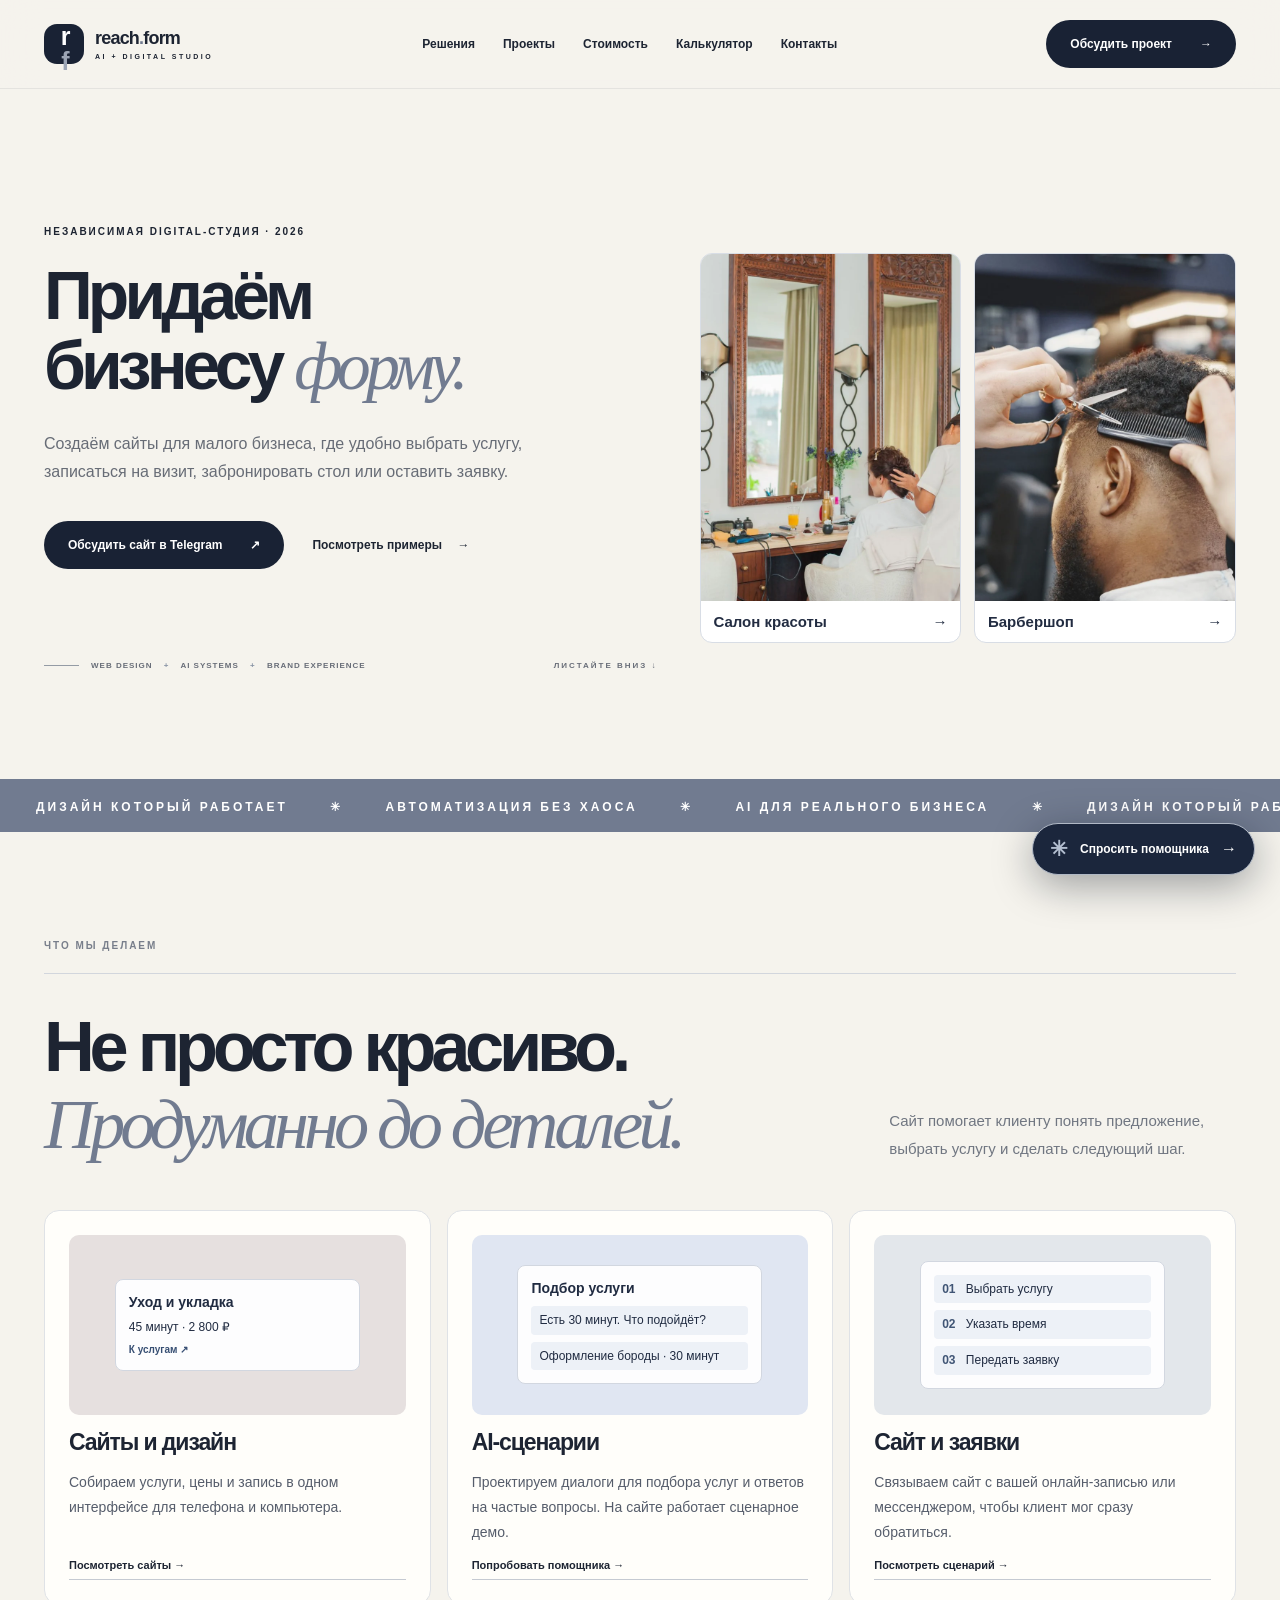
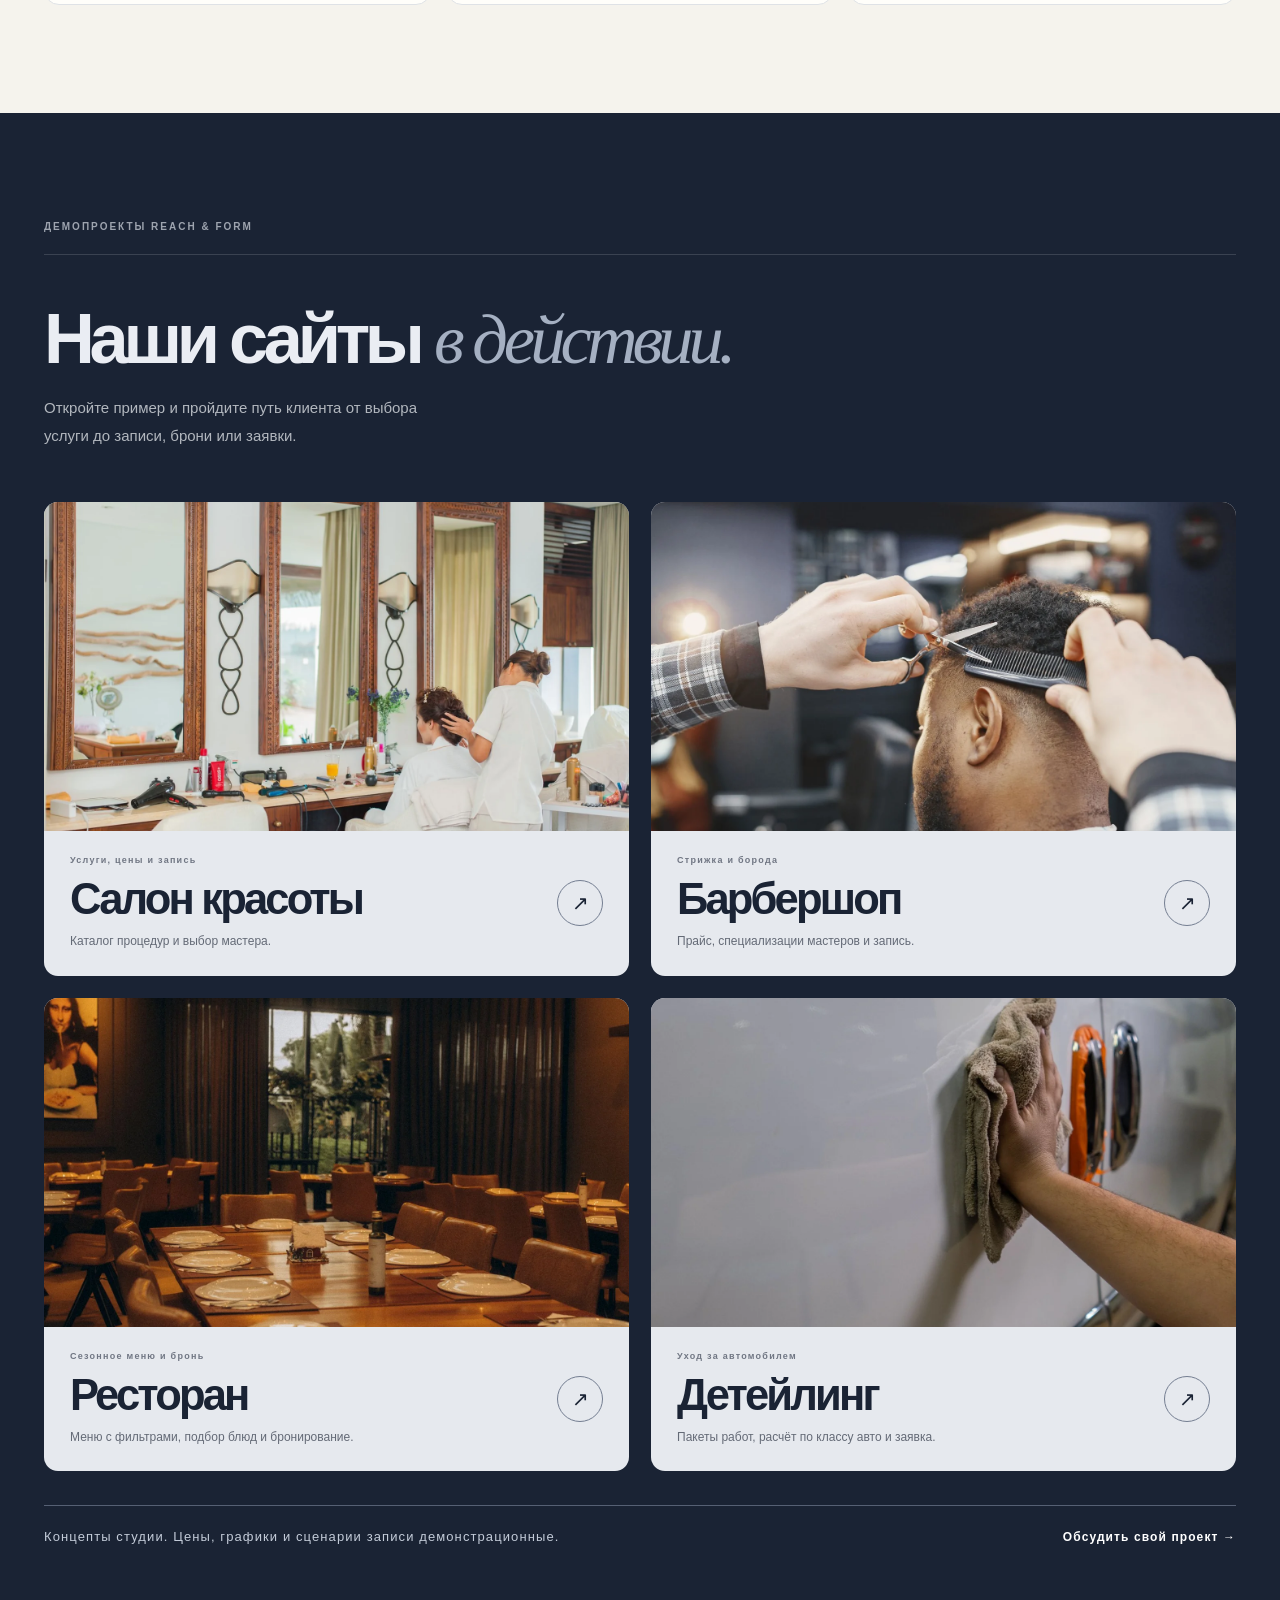
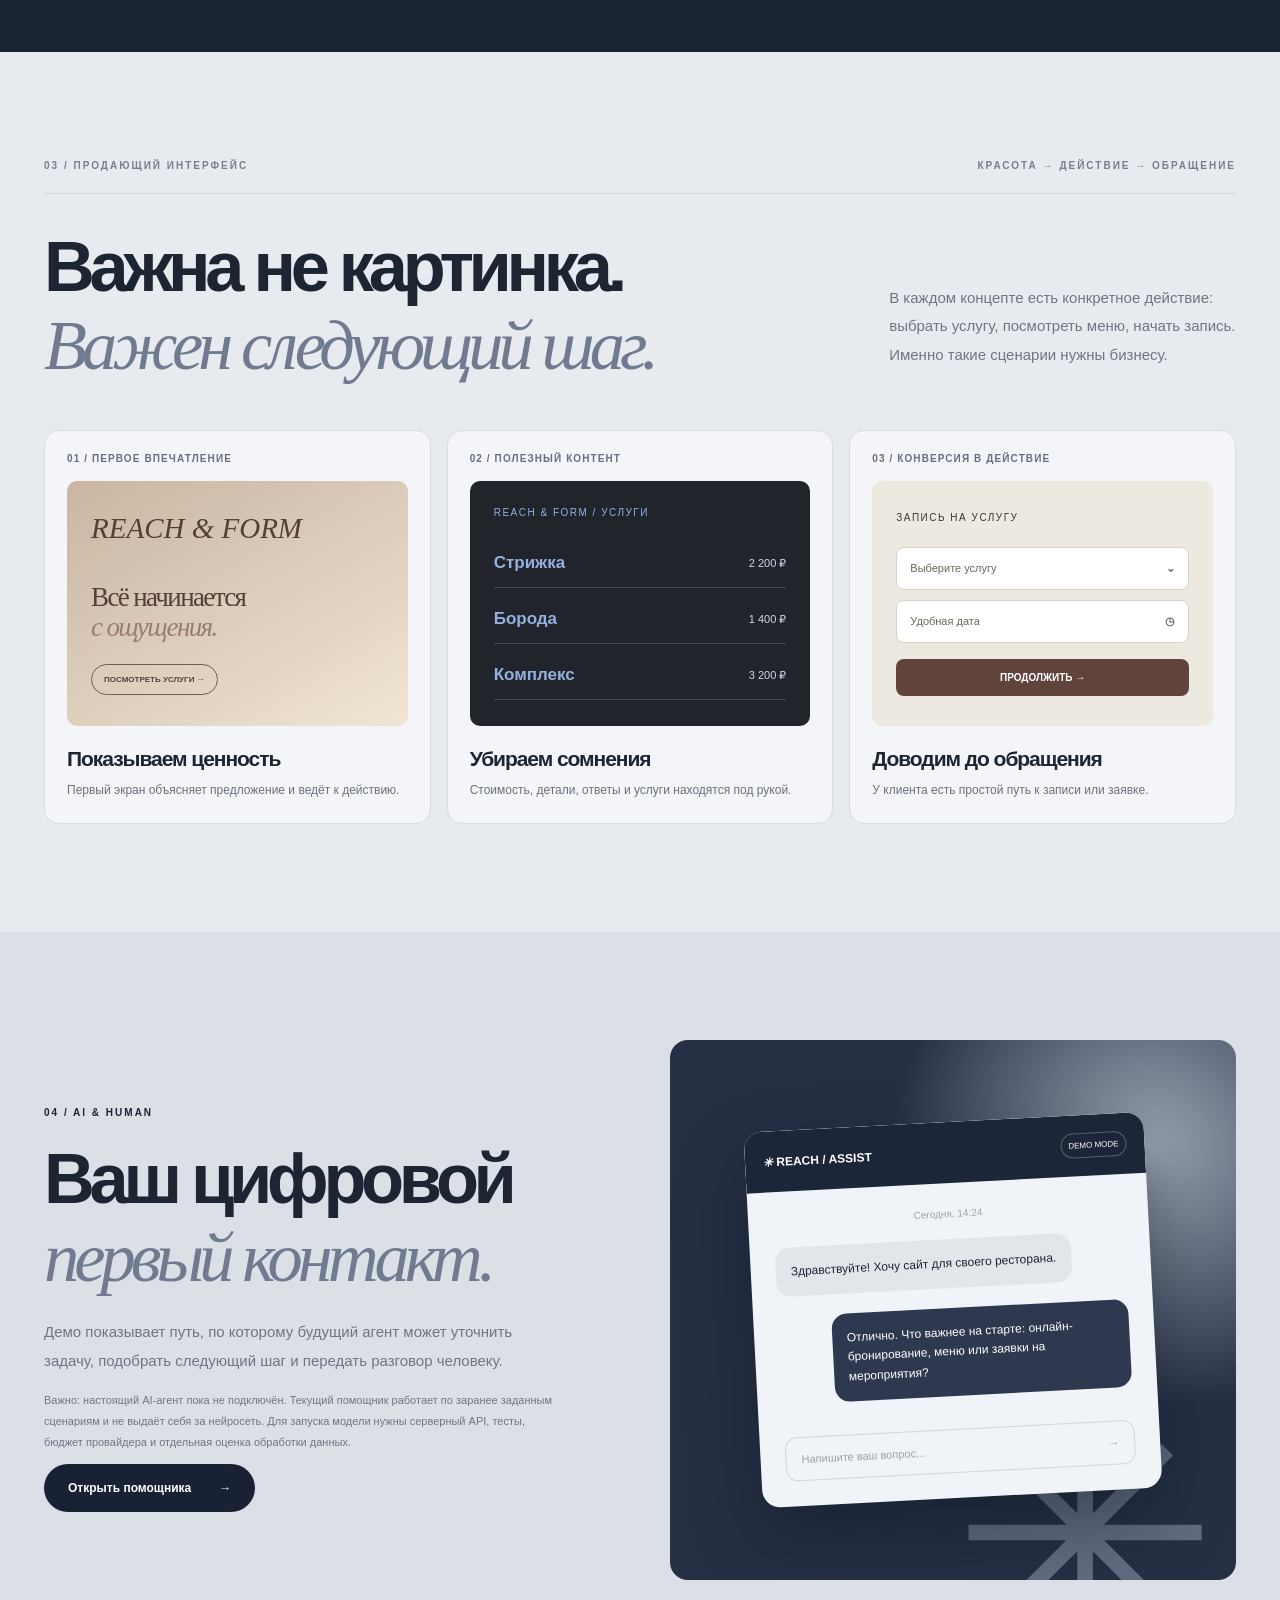
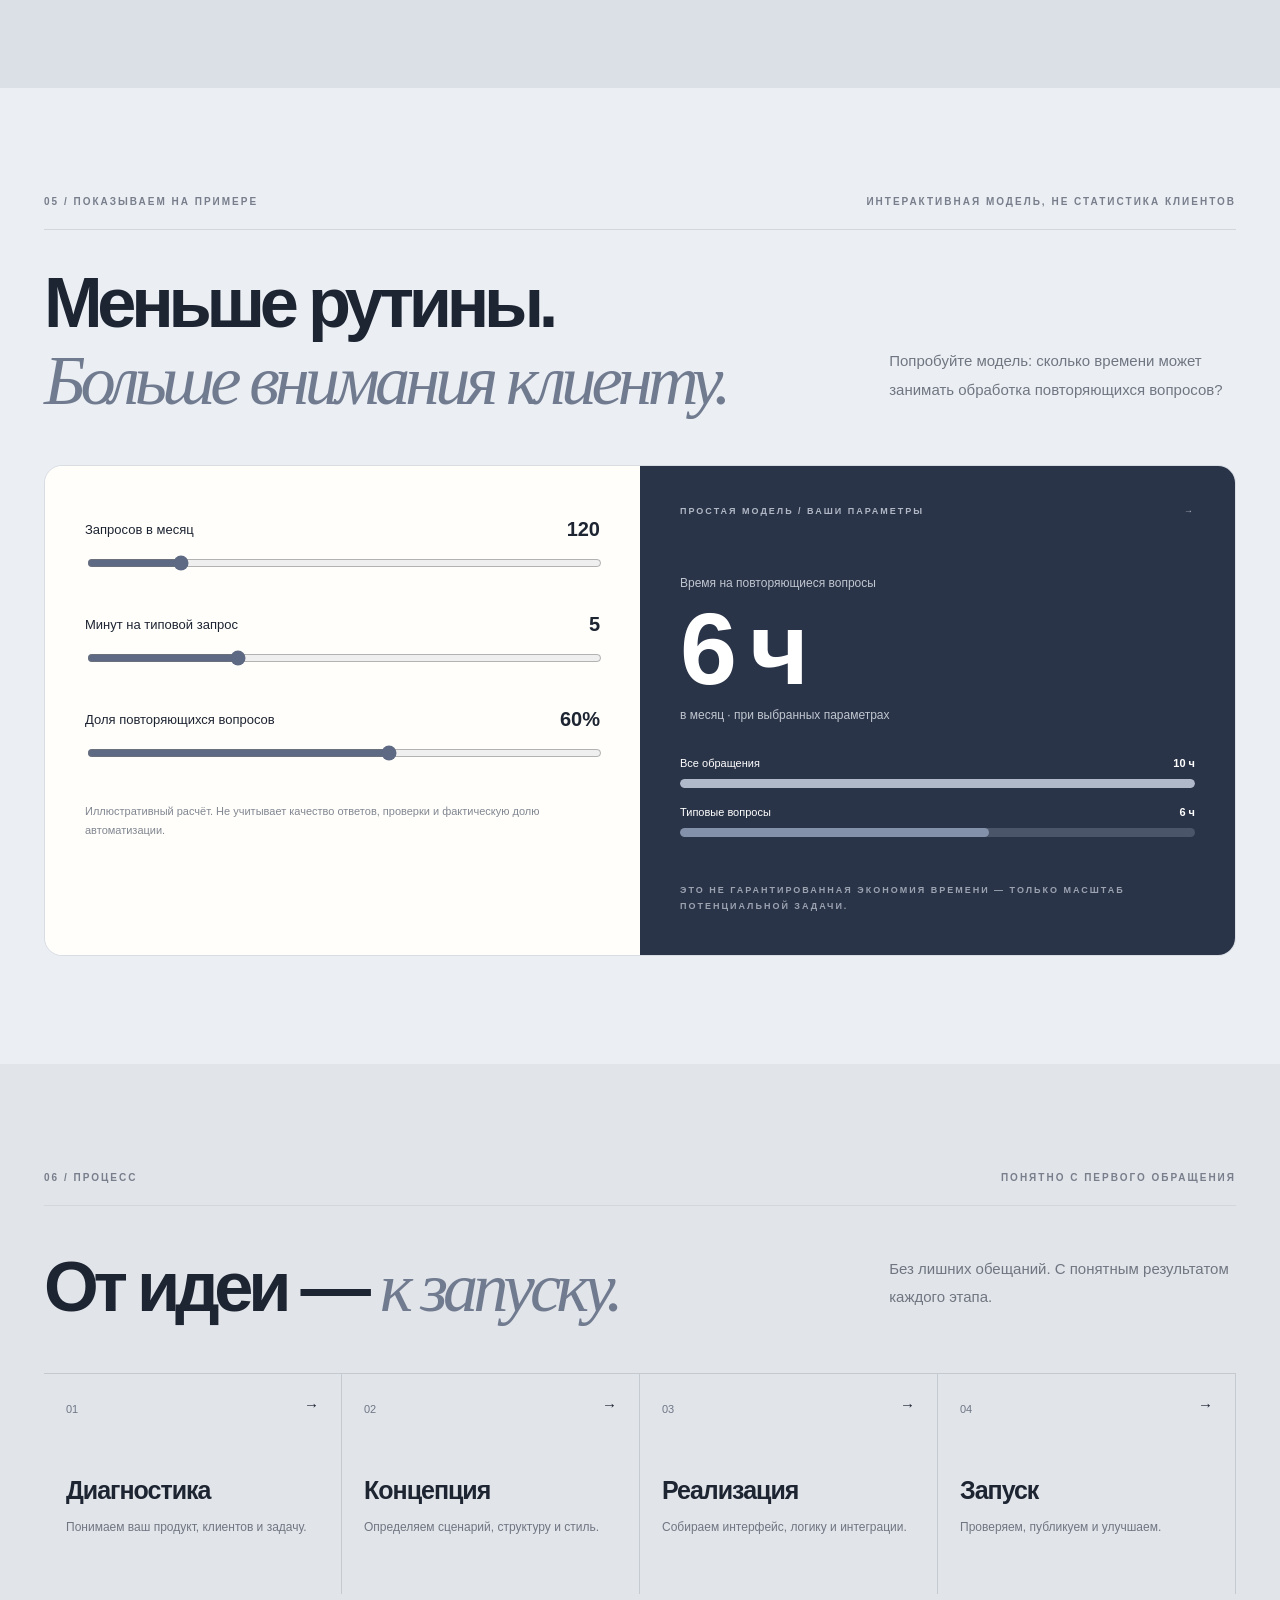
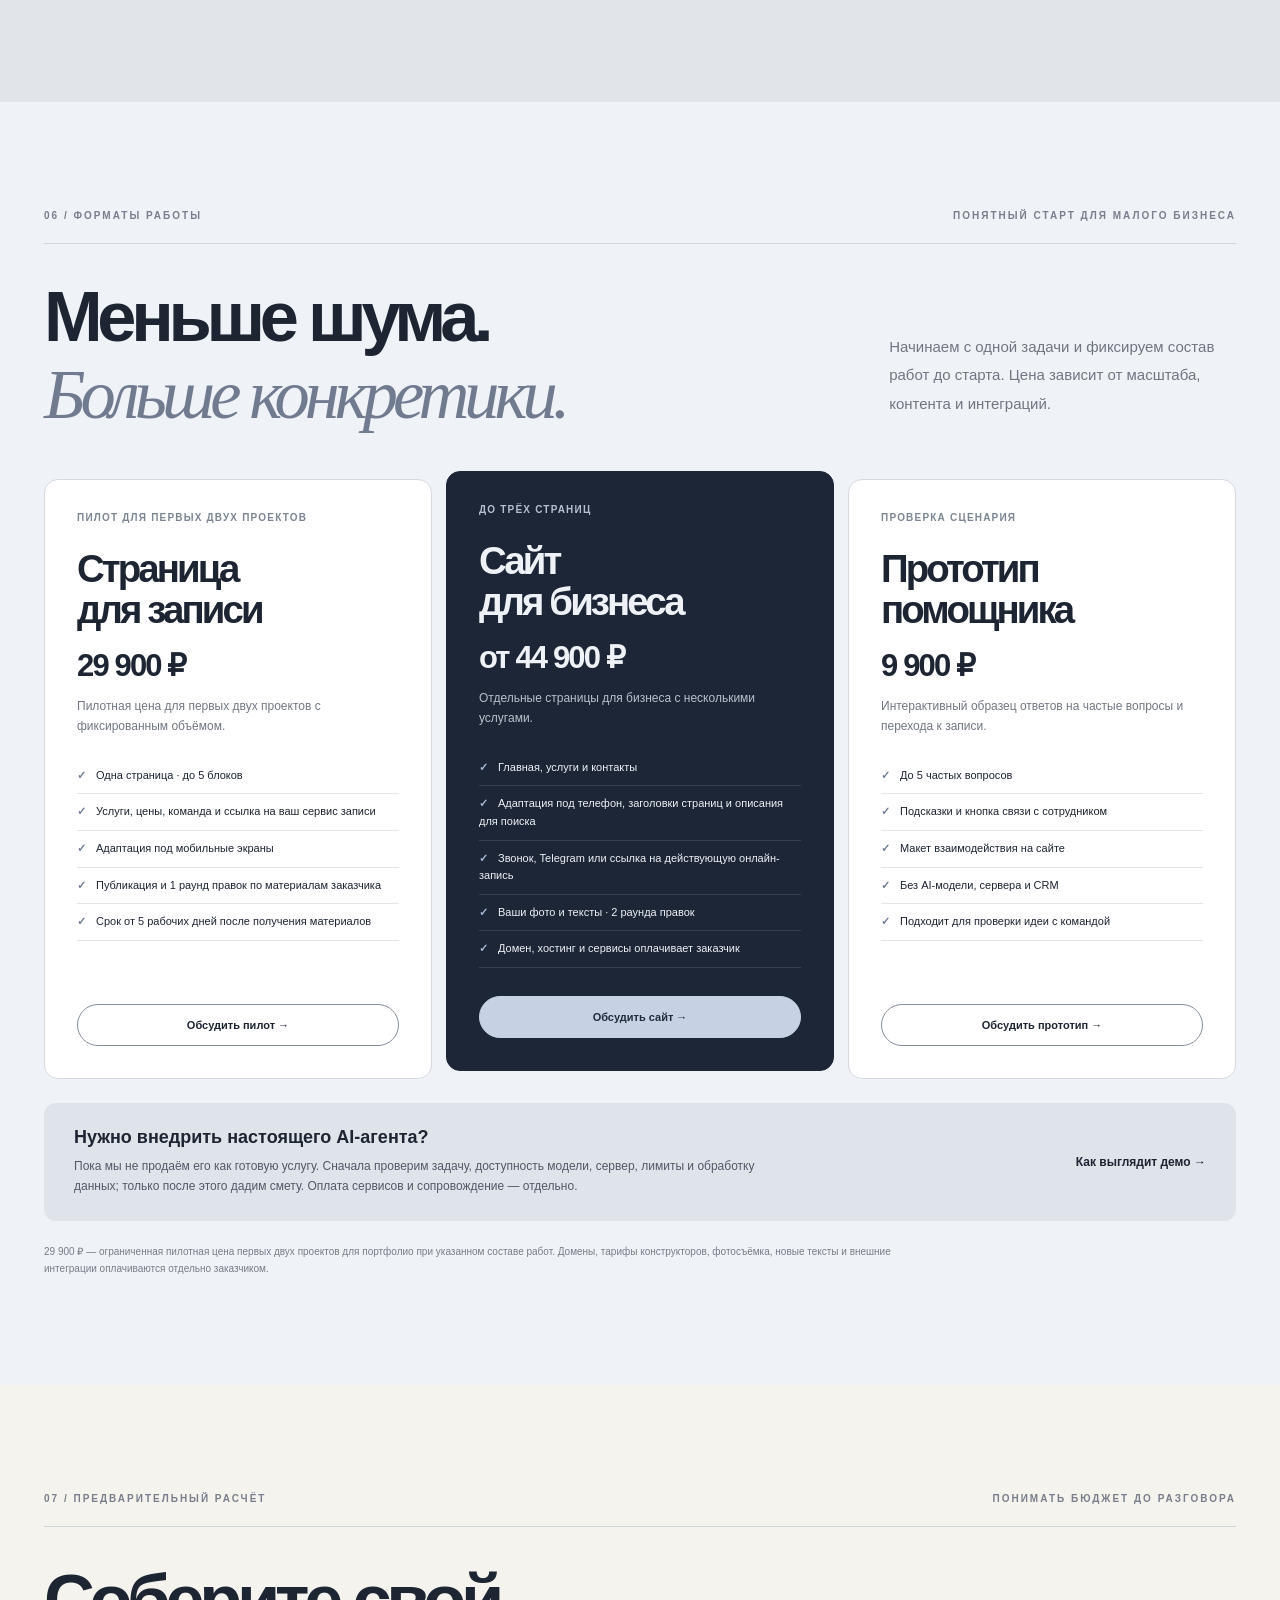
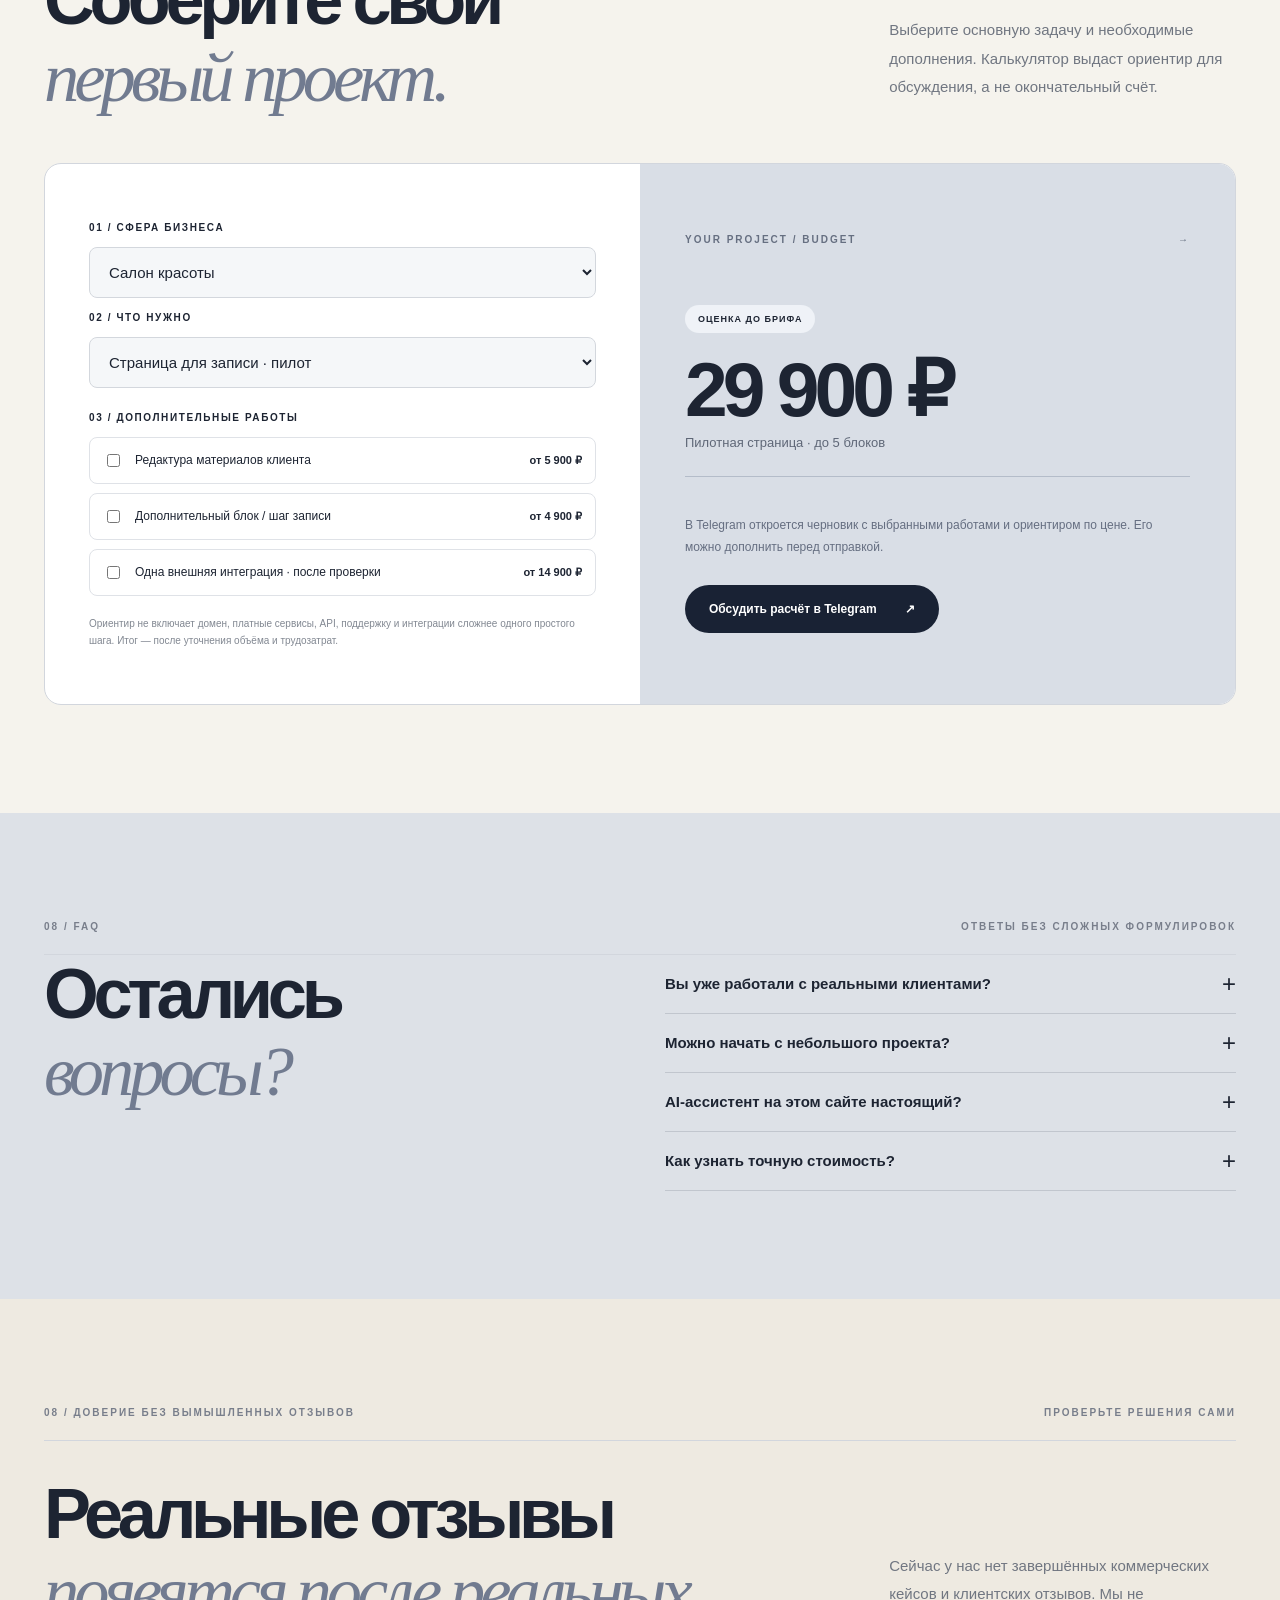
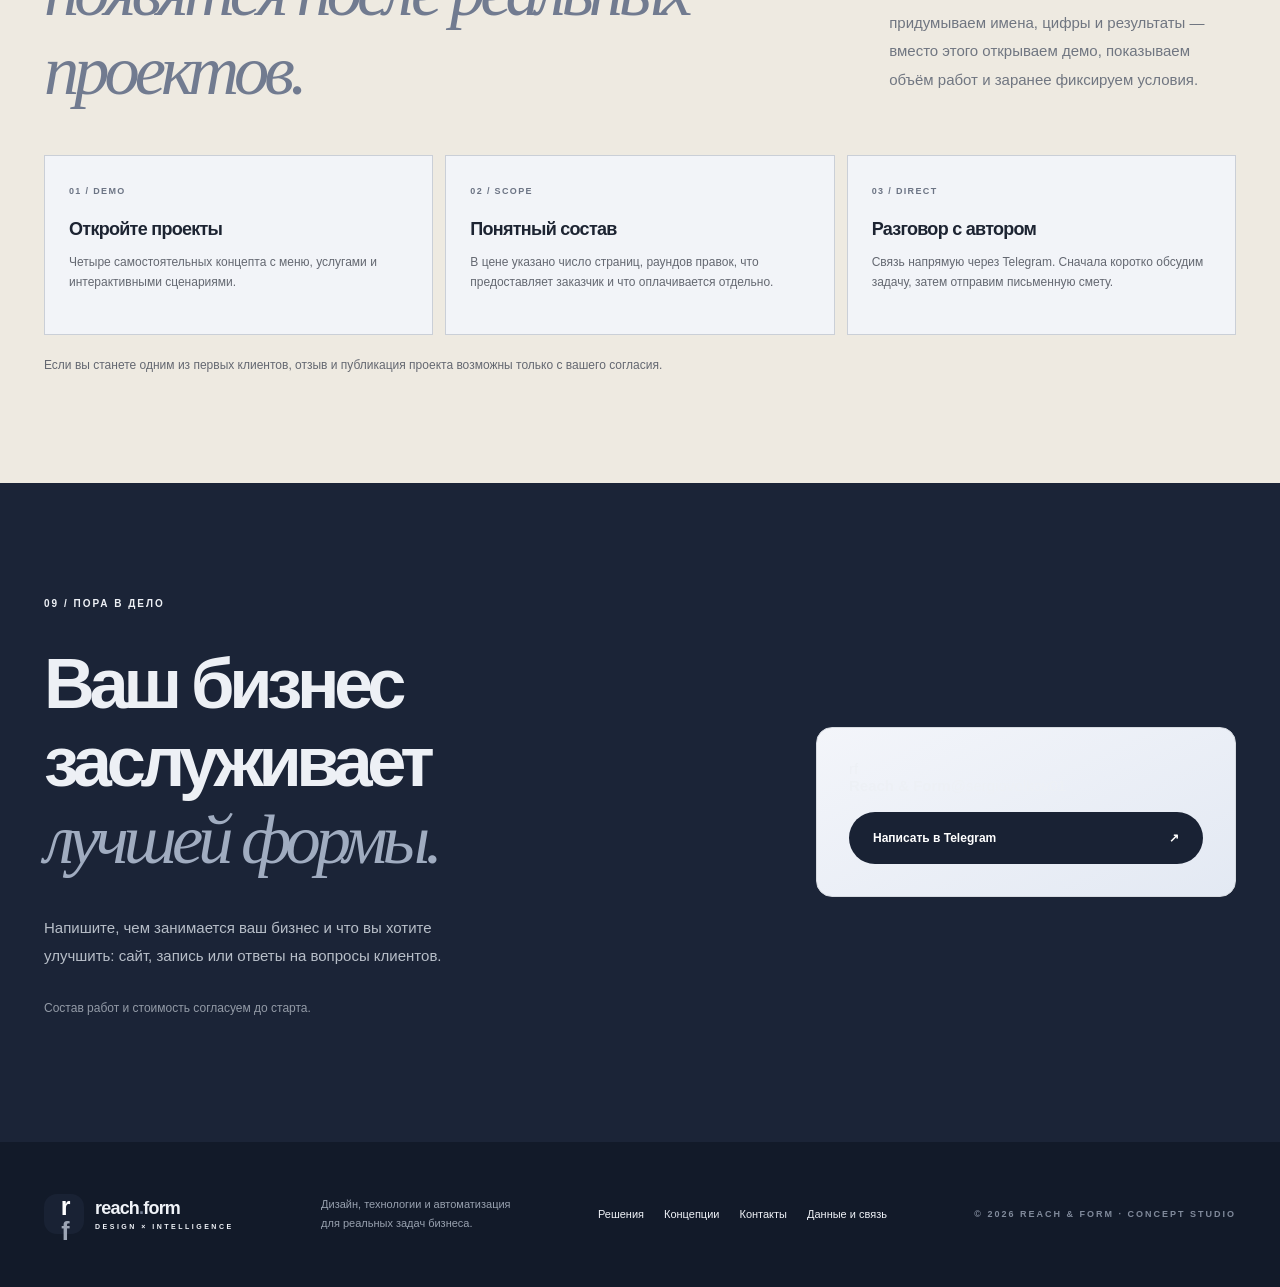
==== commit 3534bb59: "Simplify Telegram enquiries and align calculator pricing" ====
--- a/index.html
+++ b/index.html
@@ -21,7 +21,7 @@
 <main>
 <section aria-labelledby="hero-title" class="hero wrap">
 <div class="hero-left"><div class="eyebrow reveal"><span class="accent-dot"></span> НЕЗАВИСИМАЯ DIGITAL-СТУДИЯ · 2026</div><h1 class="reveal" id="hero-title">Придаём бизнесу <em>форму.</em></h1><p class="hero-text reveal">Создаём сайты для малого бизнеса, где удобно выбрать услугу, записаться на визит, забронировать стол или оставить заявку.</p>
-<div class="hero-buttons reveal"><a class="button primary" href="#work">Открыть демопроекты <span>→</span></a><a class="text-arrow" href="#assistant-demo">Открыть демо-помощника <span>→</span></a></div>
+<div class="hero-buttons reveal"><a class="button primary" id="heroContact" href="https://t.me/sergiovolkov01" rel="noopener noreferrer" target="_blank">Обсудить сайт в Telegram <span aria-hidden="true">↗</span></a><a class="text-arrow" href="#work">Посмотреть примеры <span aria-hidden="true">→</span></a></div>
 <div class="hero-bottom reveal"><span class="hairline"></span><span class="hero-id">WEB DESIGN <b>+</b> AI SYSTEMS <b>+</b> BRAND EXPERIENCE</span><span class="scroll-note">ЛИСТАЙТЕ ВНИЗ ↓</span></div>
 </div>
 
@@ -105,7 +105,7 @@
 <article class="price-card reveal"><span class="price-type">ПИЛОТ ДЛЯ ПЕРВЫХ ДВУХ ПРОЕКТОВ</span><h3>Страница<br/>для записи</h3><div class="price-val">29 900 ₽</div><p>Пилотная цена для первых двух проектов с фиксированным объёмом.</p><ul><li>Одна страница · до 5 блоков</li><li>Услуги, цены, команда и ссылка на ваш сервис записи</li><li>Адаптация под мобильные экраны</li><li>Публикация и 1 раунд правок по материалам заказчика</li><li>Срок от 5 рабочих дней после получения материалов</li></ul><a class="price-cta" data-interest="Пилотная страница для записи" href="#contact">Обсудить пилот →</a></article>
 <article class="price-card highlighted reveal"><span class="price-type">ДО ТРЁХ СТРАНИЦ</span><h3>Сайт<br/>для бизнеса</h3><div class="price-val">от 44 900 ₽</div><p>Отдельные страницы для бизнеса с несколькими услугами.</p><ul><li>Главная, услуги и контакты</li><li>Адаптация под телефон, заголовки страниц и описания для поиска</li><li>Звонок, Telegram или ссылка на действующую онлайн-запись</li><li>Ваши фото и тексты · 2 раунда правок</li><li>Домен, хостинг и сервисы оплачивает заказчик</li></ul><a class="price-cta" data-interest="Сайт для бизнеса" href="#contact">Обсудить сайт →</a></article>
 <article class="price-card reveal"><span class="price-type">ПРОВЕРКА СЦЕНАРИЯ</span><h3>Прототип<br/>помощника</h3><div class="price-val">9 900 ₽</div><p>Интерактивный образец ответов на частые вопросы и перехода к записи.</p><ul><li>До 5 частых вопросов</li><li>Подсказки и кнопка связи с сотрудником</li><li>Макет взаимодействия на сайте</li><li>Без AI-модели, сервера и CRM</li><li>Подходит для проверки идеи с командой</li></ul><a class="price-cta" data-interest="Прототип помощника" href="#contact">Обсудить прототип →</a></article>
-</div><div class="price-bottom reveal"><div><strong>Нужно внедрить настоящего AI-агента?</strong><p>Пока мы не продаём его как готовую услугу. Сначала проверим задачу, доступность модели, сервер, лимиты и обработку данных; только после этого дадим смету. Оплата сервисов и сопровождение — отдельно.</p></div><a class="text-arrow" href="#assistant-demo">Как выглядит демо →</a></div><p class="pricing-disclaimer">29 900 ₽ — ограниченная пилотная цена первых двух проектов для портфолио при указанном составе работ. Домены, тарифы конструкторов, фотосъёмка, новые тексты и внешние интеграции оплачиваются отдельно заказчиком.</p></div></section><section class="section calculator-section" id="calculator"><div class="wrap"><div class="section-top reveal"><span class="eyebrow">07 / ПРЕДВАРИТЕЛЬНЫЙ РАСЧЁТ</span><span class="tiny-side">ПОНИМАТЬ БЮДЖЕТ ДО РАЗГОВОРА</span></div><div class="split-heading reveal"><h2>Соберите свой<br/><em>первый проект.</em></h2><p>Выберите основную задачу и необходимые дополнения. Калькулятор выдаст ориентир для обсуждения, а не окончательный счёт.</p></div><div class="calc-layout reveal"><div class="calc-fields"><label for="industrySelect">01 / СФЕРА БИЗНЕСА</label><select id="industrySelect"><option>Салон красоты</option><option>Барбершоп</option><option>Ресторан / кафе</option><option>Сервисная компания</option><option>Другая ниша</option></select><label for="productSelect">02 / ЧТО НУЖНО</label><select id="productSelect"><option value="landing">Страница для записи · пилот</option><option value="business">Сайт для бизнеса · до 3 страниц</option><option value="automation">Кликабельный прототип помощника</option></select><div class="toggle-heading">03 / ДОПОЛНИТЕЛЬНЫЕ РАБОТЫ</div><label class="check-option"><input class="extra" data-price-min="5900" data-price-max="9900" type="checkbox" value="content"/><span>Редактура материалов клиента</span><strong>от 5 900 ₽</strong></label><label class="check-option"><input class="extra" data-price-min="4900" data-price-max="9900" type="checkbox" value="booking"/><span>Дополнительный блок / шаг записи</span><strong>от 4 900 ₽</strong></label><label class="check-option"><input class="extra" data-price-min="20000" data-price-max="35000" type="checkbox" value="integrations"/><span>Одна внешняя интеграция · после проверки</span><strong>от 14 900 ₽</strong></label><p class="calc-honesty">Ориентир не включает домен, платные сервисы, API, поддержку и интеграции сложнее одного простого шага. Итог — после уточнения объёма и трудозатрат.</p></div><div class="calc-receipt"><div class="receipt-top">YOUR PROJECT / BUDGET <span>→</span></div><div class="receipt-pill">ОЦЕНКА ДО БРИФА</div><div aria-live="polite" class="calc-price" id="calcPrice">29 900 ₽</div><div class="calc-breakdown" id="calcBreakdown">Пилотная страница · до 5 блоков</div><div class="receipt-line"></div><p>Скопируйте ориентир и переходите в Telegram. Пилотная цена рассчитана на объём из карточки выше.</p><button class="button primary" id="requestCalc" type="button">Скопировать расчёт и перейти к контакту <span>→</span></button><p class="calc-status" id="calcStatus" role="status"></p></div></div></div></section>
+</div><div class="price-bottom reveal"><div><strong>Нужно внедрить настоящего AI-агента?</strong><p>Пока мы не продаём его как готовую услугу. Сначала проверим задачу, доступность модели, сервер, лимиты и обработку данных; только после этого дадим смету. Оплата сервисов и сопровождение — отдельно.</p></div><a class="text-arrow" href="#assistant-demo">Как выглядит демо →</a></div><p class="pricing-disclaimer">29 900 ₽ — ограниченная пилотная цена первых двух проектов для портфолио при указанном составе работ. Домены, тарифы конструкторов, фотосъёмка, новые тексты и внешние интеграции оплачиваются отдельно заказчиком.</p></div></section><section class="section calculator-section" id="calculator"><div class="wrap"><div class="section-top reveal"><span class="eyebrow">07 / ПРЕДВАРИТЕЛЬНЫЙ РАСЧЁТ</span><span class="tiny-side">ПОНИМАТЬ БЮДЖЕТ ДО РАЗГОВОРА</span></div><div class="split-heading reveal"><h2>Соберите свой<br/><em>первый проект.</em></h2><p>Выберите основную задачу и необходимые дополнения. Калькулятор выдаст ориентир для обсуждения, а не окончательный счёт.</p></div><div class="calc-layout reveal"><div class="calc-fields"><label for="industrySelect">01 / СФЕРА БИЗНЕСА</label><select id="industrySelect"><option>Салон красоты</option><option>Барбершоп</option><option>Ресторан / кафе</option><option>Сервисная компания</option><option>Другая ниша</option></select><label for="productSelect">02 / ЧТО НУЖНО</label><select id="productSelect"><option value="landing">Страница для записи · пилот</option><option value="business">Сайт для бизнеса · до 3 страниц</option><option value="automation">Кликабельный прототип помощника</option></select><div class="toggle-heading">03 / ДОПОЛНИТЕЛЬНЫЕ РАБОТЫ</div><label class="check-option"><input class="extra" data-price-min="5900" data-price-max="9900" type="checkbox" value="content"/><span>Редактура материалов клиента</span><strong>от 5 900 ₽</strong></label><label class="check-option"><input class="extra" data-price-min="4900" data-price-max="9900" type="checkbox" value="booking"/><span>Дополнительный блок / шаг записи</span><strong>от 4 900 ₽</strong></label><label class="check-option"><input class="extra" data-price-min="14900" data-price-max="35000" type="checkbox" value="integrations"/><span>Одна внешняя интеграция · после проверки</span><strong>от 14 900 ₽</strong></label><p class="calc-honesty">Ориентир не включает домен, платные сервисы, API, поддержку и интеграции сложнее одного простого шага. Итог — после уточнения объёма и трудозатрат.</p></div><div class="calc-receipt"><div class="receipt-top">YOUR PROJECT / BUDGET <span>→</span></div><div class="receipt-pill">ОЦЕНКА ДО БРИФА</div><div aria-live="polite" class="calc-price" id="calcPrice">29 900 ₽</div><div class="calc-breakdown" id="calcBreakdown">Пилотная страница · до 5 блоков</div><div class="receipt-line"></div><p>В Telegram откроется черновик с выбранными работами и ориентиром по цене. Его можно дополнить перед отправкой.</p><a class="button primary" id="requestCalc" href="https://t.me/sergiovolkov01" rel="noopener noreferrer" target="_blank">Обсудить расчёт в Telegram <span aria-hidden="true">↗</span></a></div></div></div></section>
 <section class="section faq-section"><div class="wrap"><div class="section-top reveal"><span class="eyebrow">08 / FAQ</span><span class="tiny-side">ОТВЕТЫ БЕЗ СЛОЖНЫХ ФОРМУЛИРОВОК</span></div><div class="faq-grid"><h2 class="reveal">Остались<br/><em>вопросы?</em></h2><div class="faq-list reveal"><details><summary>Вы уже работали с реальными клиентами? <span>+</span></summary><p>Reach &amp; Form — проект на этапе запуска. Показанные работы являются концепциями. Мы открыты к первым реальным заказам.</p></details><details><summary>Можно начать с небольшого проекта? <span>+</span></summary><p>Да. Можно начать с разборa текущего сайта или с одного конкретного сценария, а затем развивать решение.</p></details><details><summary>AI-ассистент на этом сайте настоящий? <span>+</span></summary><p>Здесь работает сценарный демонстратор. Настоящее подключение языковой модели возможно только после настройки безопасного серверного API и оплаты расходов сервиса.</p></details><details><summary>Как узнать точную стоимость? <span>+</span></summary><p>На странице приведены стартовые тарифы. Финальная цена зависит от числа страниц, дизайна, контента, интеграций и согласованного объёма работ.</p></details></div></div></div></section>
 <section class="section review-honesty" id="reviews"><div class="wrap"><div class="section-top reveal"><span class="eyebrow">08 / ДОВЕРИЕ БЕЗ ВЫМЫШЛЕННЫХ ОТЗЫВОВ</span><span class="tiny-side">ПРОВЕРЬТЕ РЕШЕНИЯ САМИ</span></div><div class="split-heading reveal"><h2>Реальные отзывы<br/><em>появятся после реальных проектов.</em></h2><p>Сейчас у нас нет завершённых коммерческих кейсов и клиентских отзывов. Мы не придумываем имена, цифры и результаты — вместо этого открываем демо, показываем объём работ и заранее фиксируем условия.</p></div><div class="review-proof-grid"><article><span>01 / DEMO</span><h3>Откройте проекты</h3><p>Четыре самостоятельных концепта с меню, услугами и интерактивными сценариями.</p></article><article><span>02 / SCOPE</span><h3>Понятный состав</h3><p>В цене указано число страниц, раундов правок, что предоставляет заказчик и что оплачивается отдельно.</p></article><article><span>03 / DIRECT</span><h3>Разговор с автором</h3><p>Связь напрямую через Telegram. Сначала коротко обсудим задачу, затем отправим письменную смету.</p></article></div><p class="review-note">Если вы станете одним из первых клиентов, отзыв и публикация проекта возможны только с вашего согласия.</p></div></section><section class="contact-section" id="contact"><div class="wrap contact-grid"><div class="reveal"><span class="eyebrow"><span class="accent-dot"></span> 09 / ПОРА В ДЕЛО</span><h2>Ваш бизнес<br/>заслуживает<br/><em>лучшей формы.</em></h2><p>Напишите, чем занимается ваш бизнес и что вы хотите улучшить: сайт, запись или ответы на вопросы клиентов.</p><p class="contact-copy">Состав работ и стоимость согласуем до старта.</p></div><div class="contact-telegram reveal"><div class="contact-card-head"><span class="contact-monogram" aria-hidden="true">rf</span><div><strong>Reach &amp; Form</strong><span>@sergiovolkov01</span></div></div><a class="button primary" href="https://t.me/sergiovolkov01" id="telegramContact" rel="noopener noreferrer" target="_blank">Написать в Telegram <span aria-hidden="true">↗</span></a><p class="form-hint" id="telegramHint" role="status" hidden></p></div></div></section>
 </main>
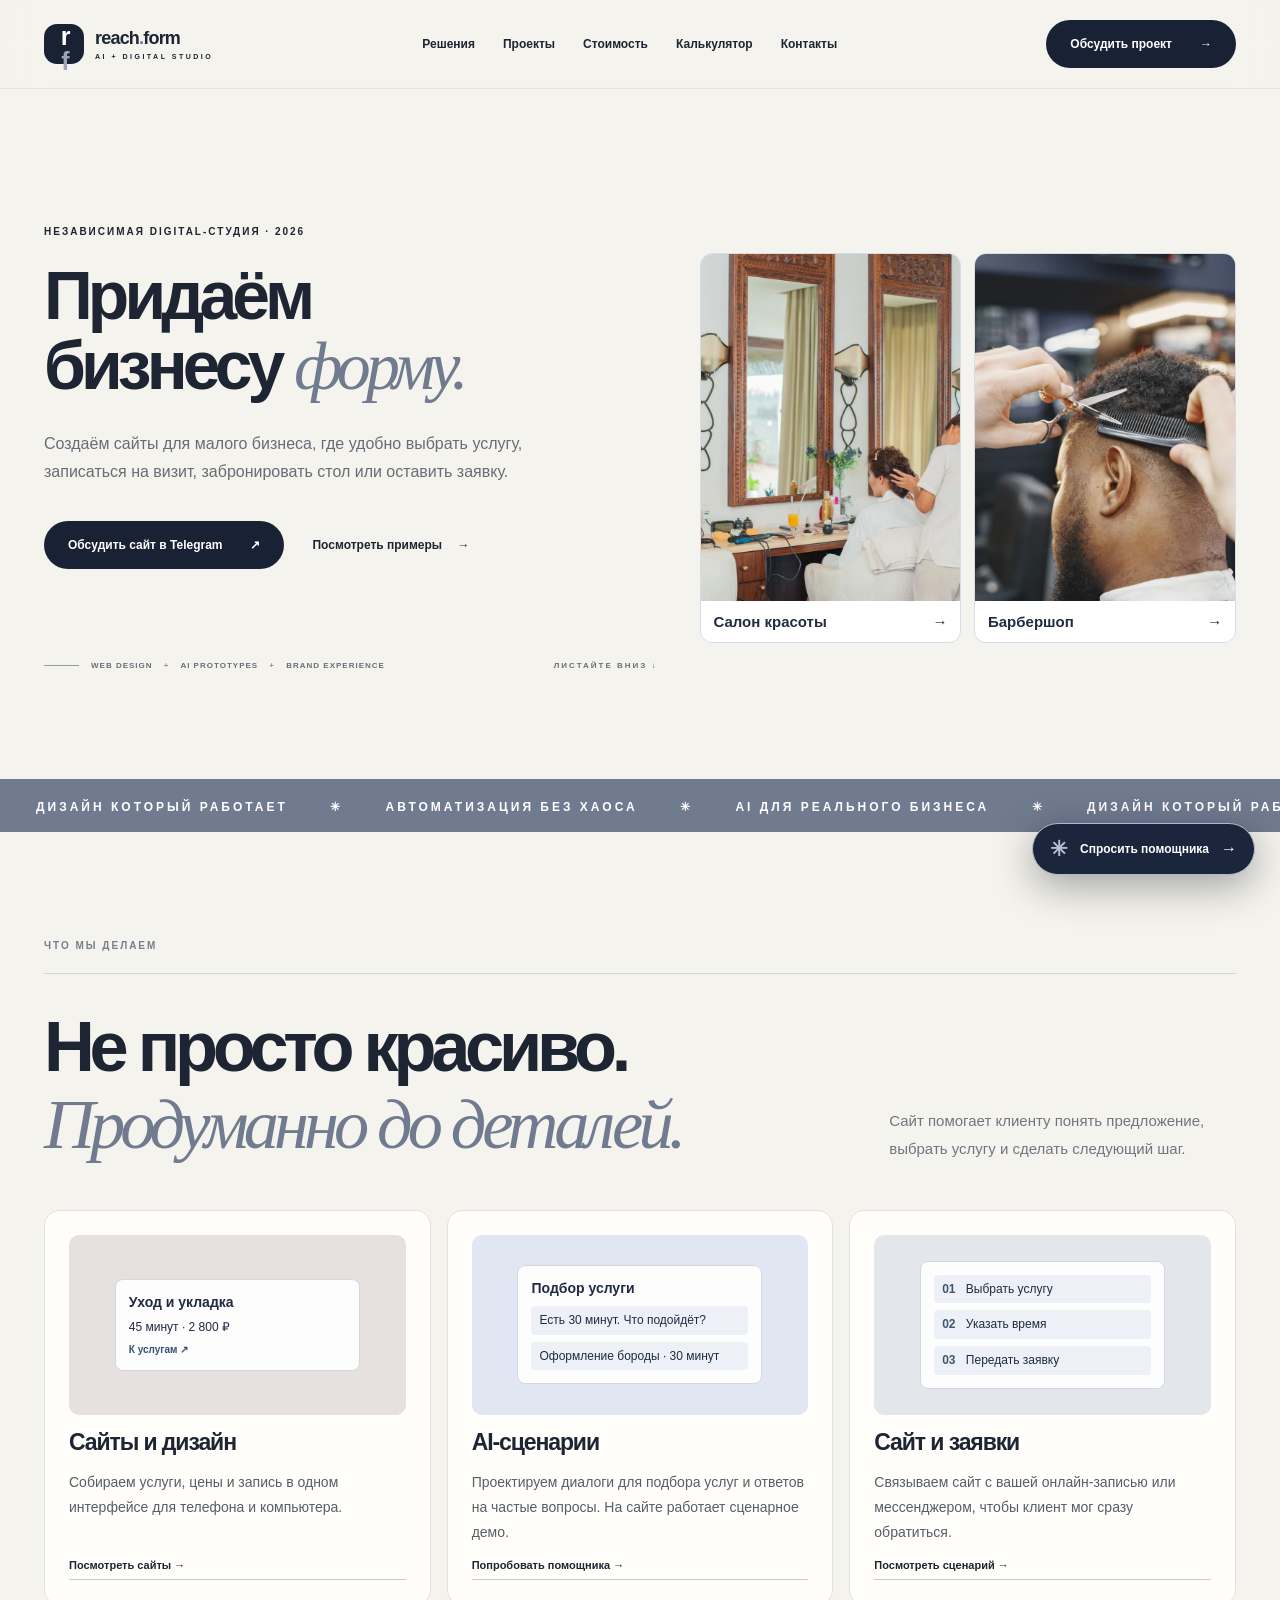
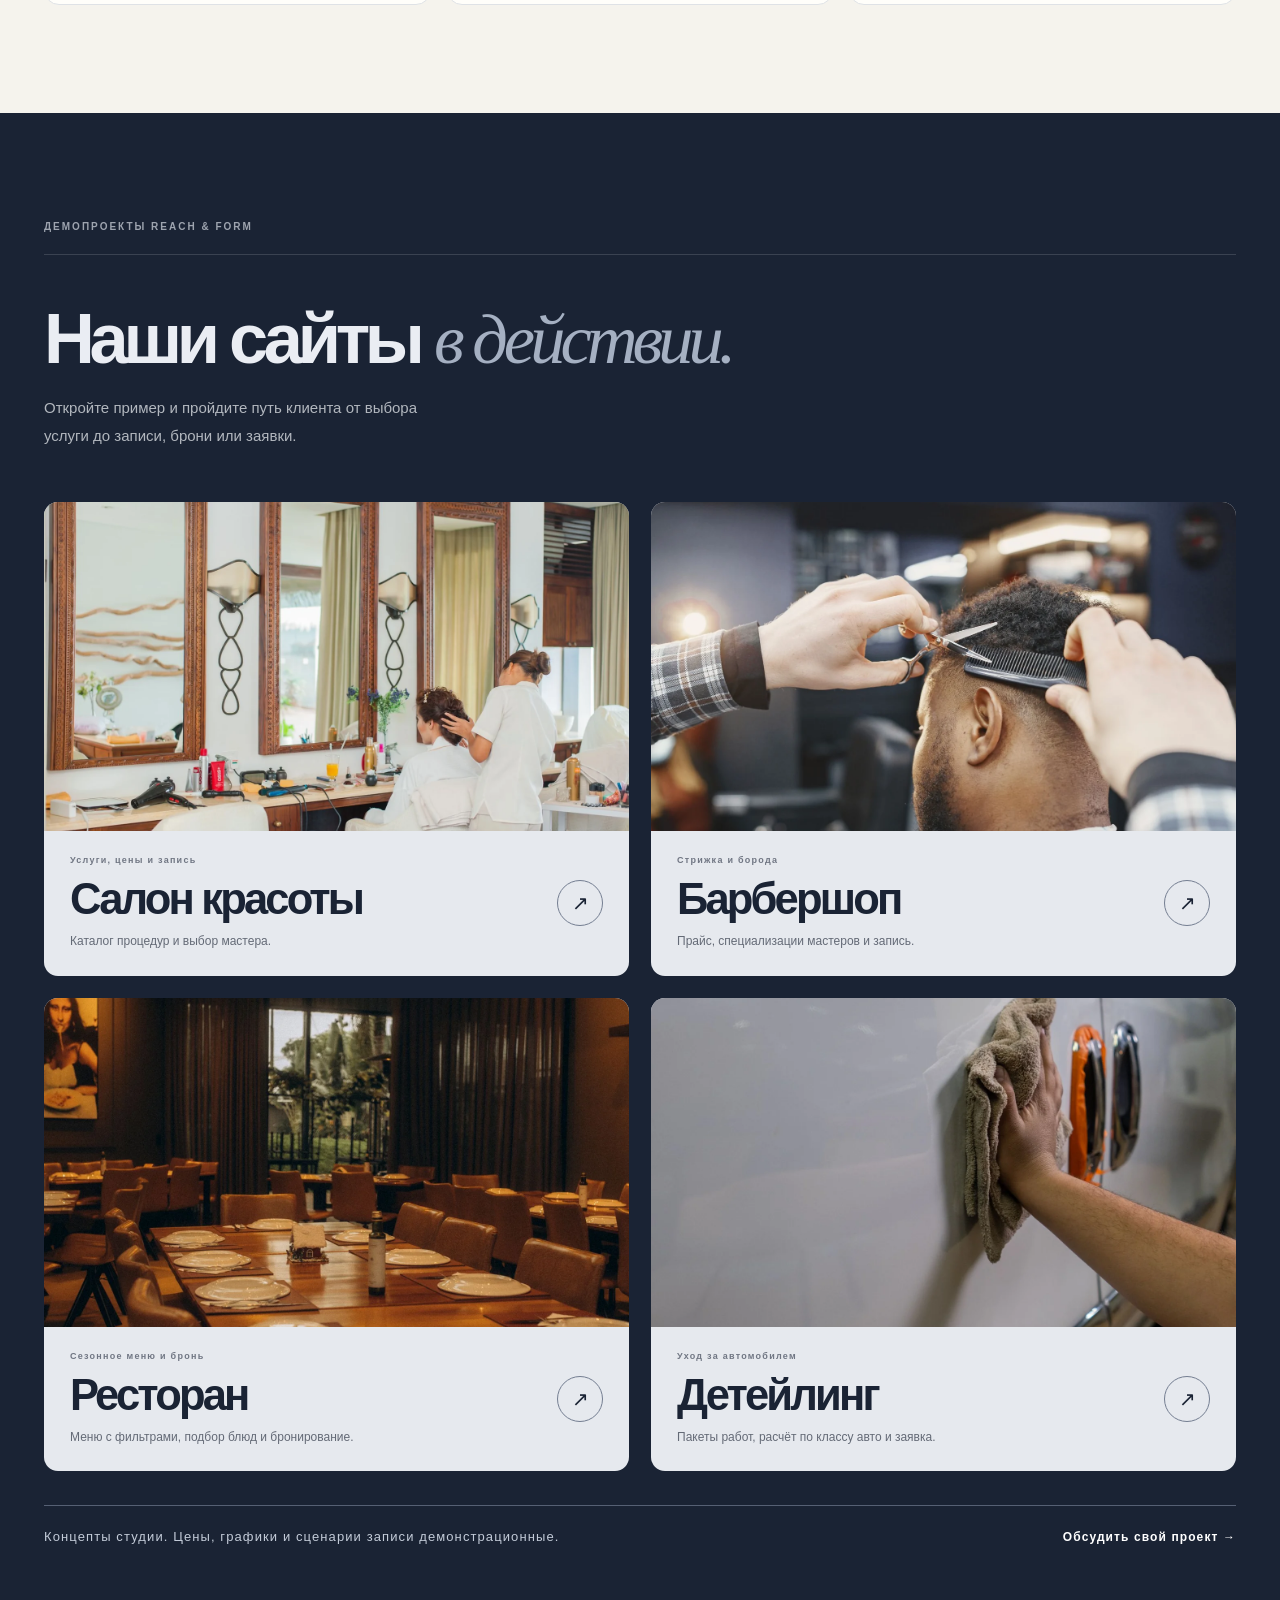
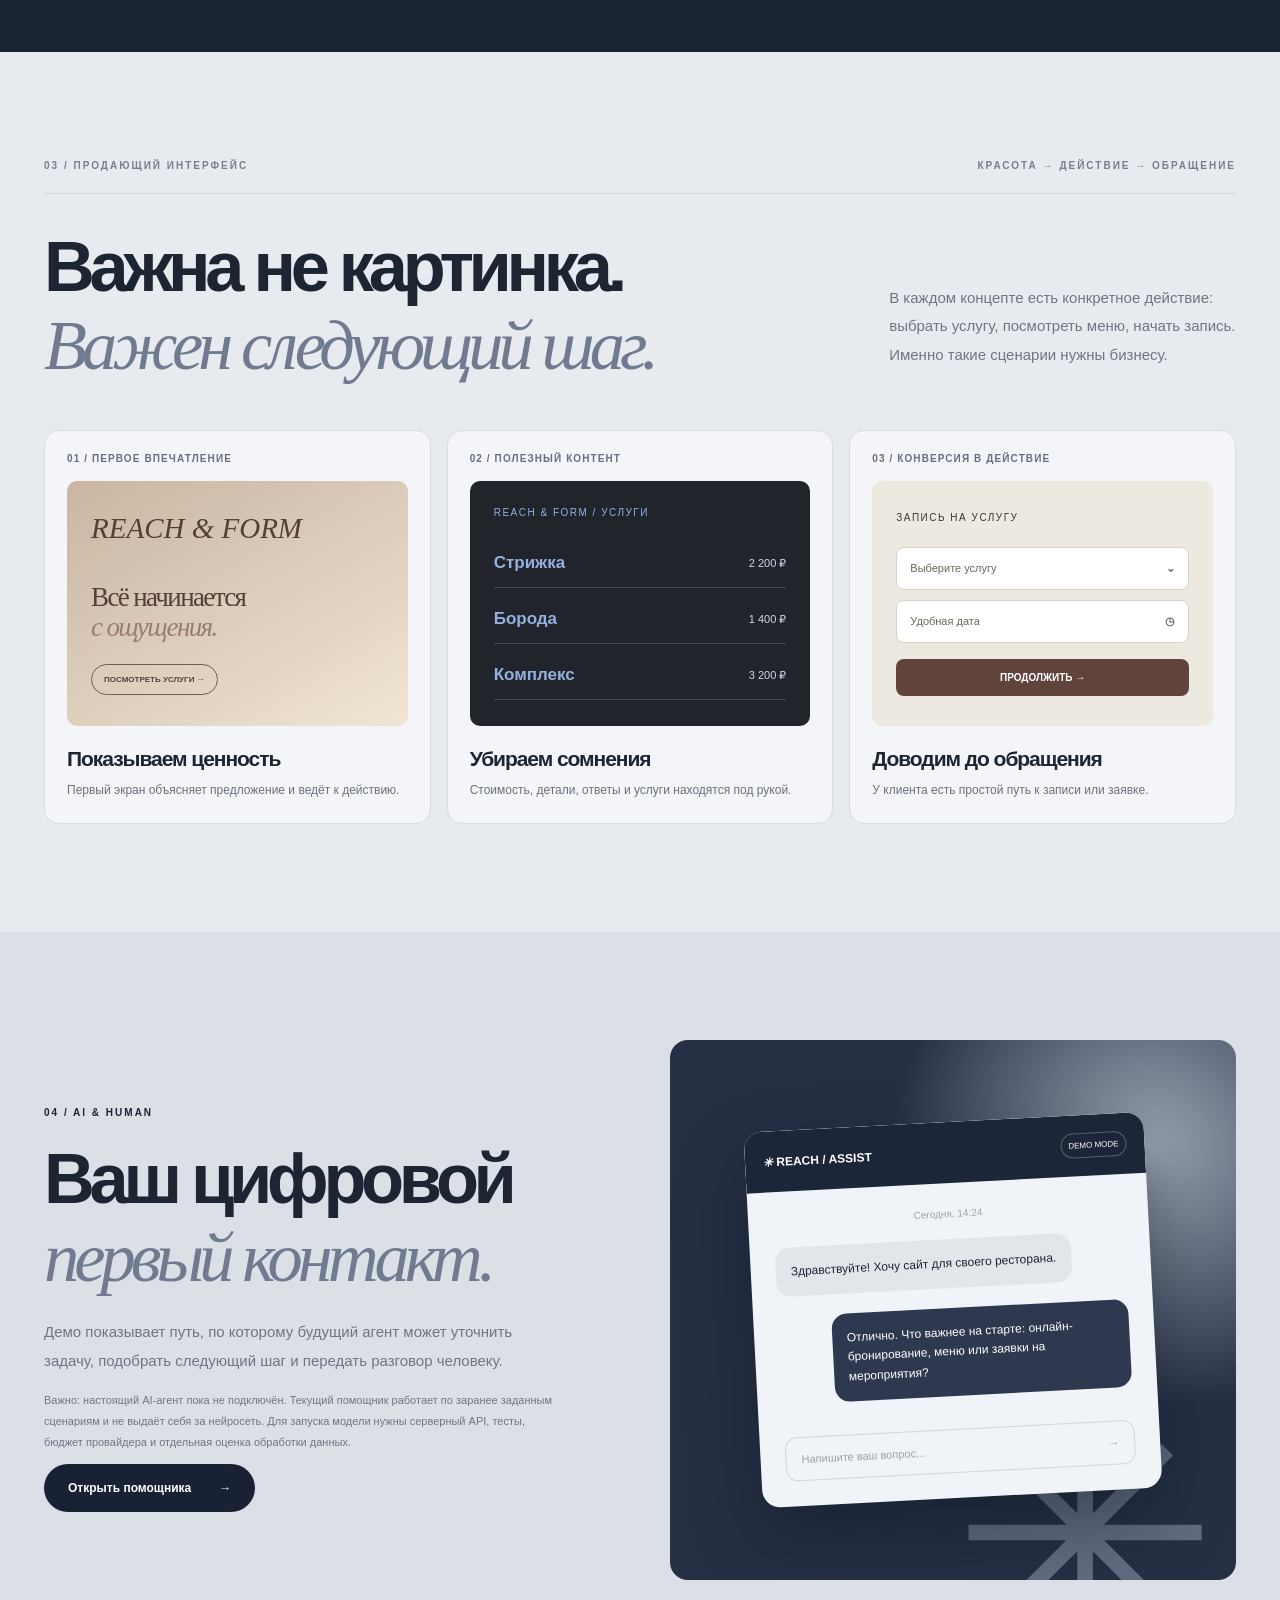
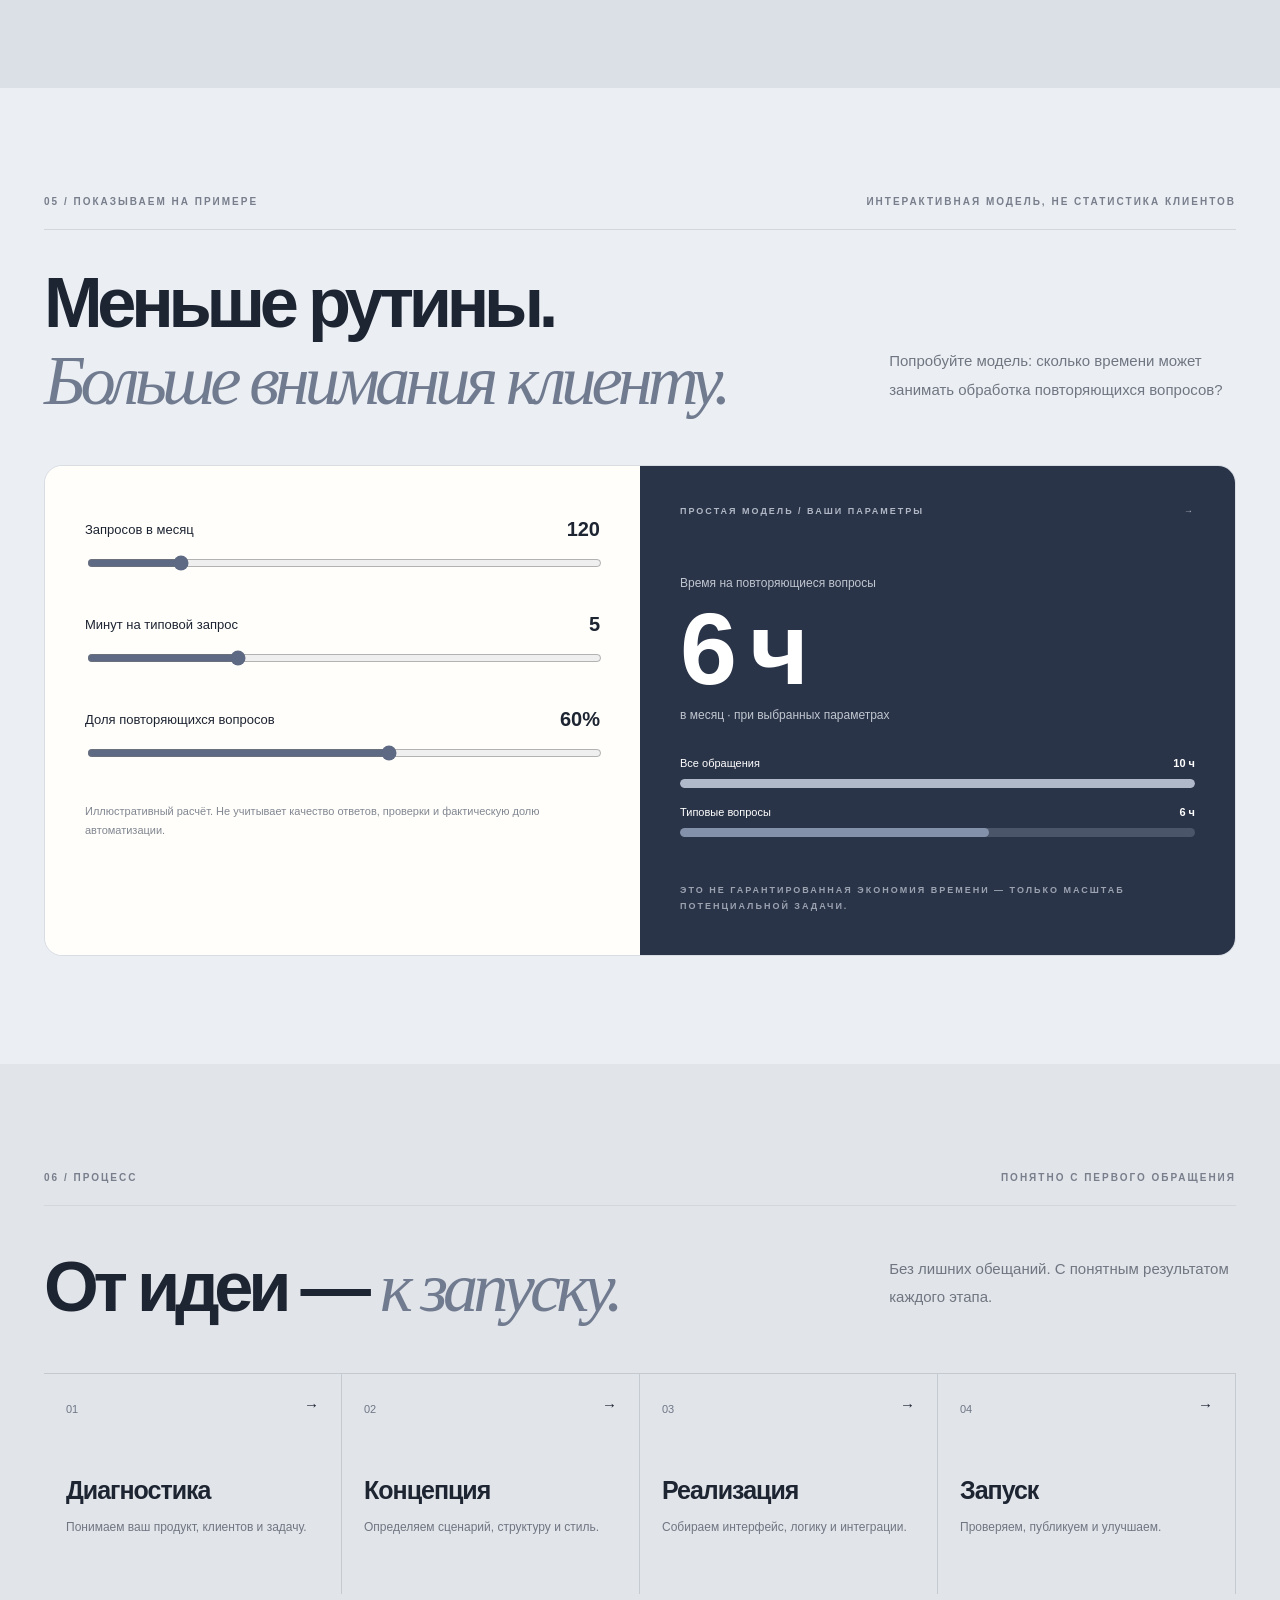
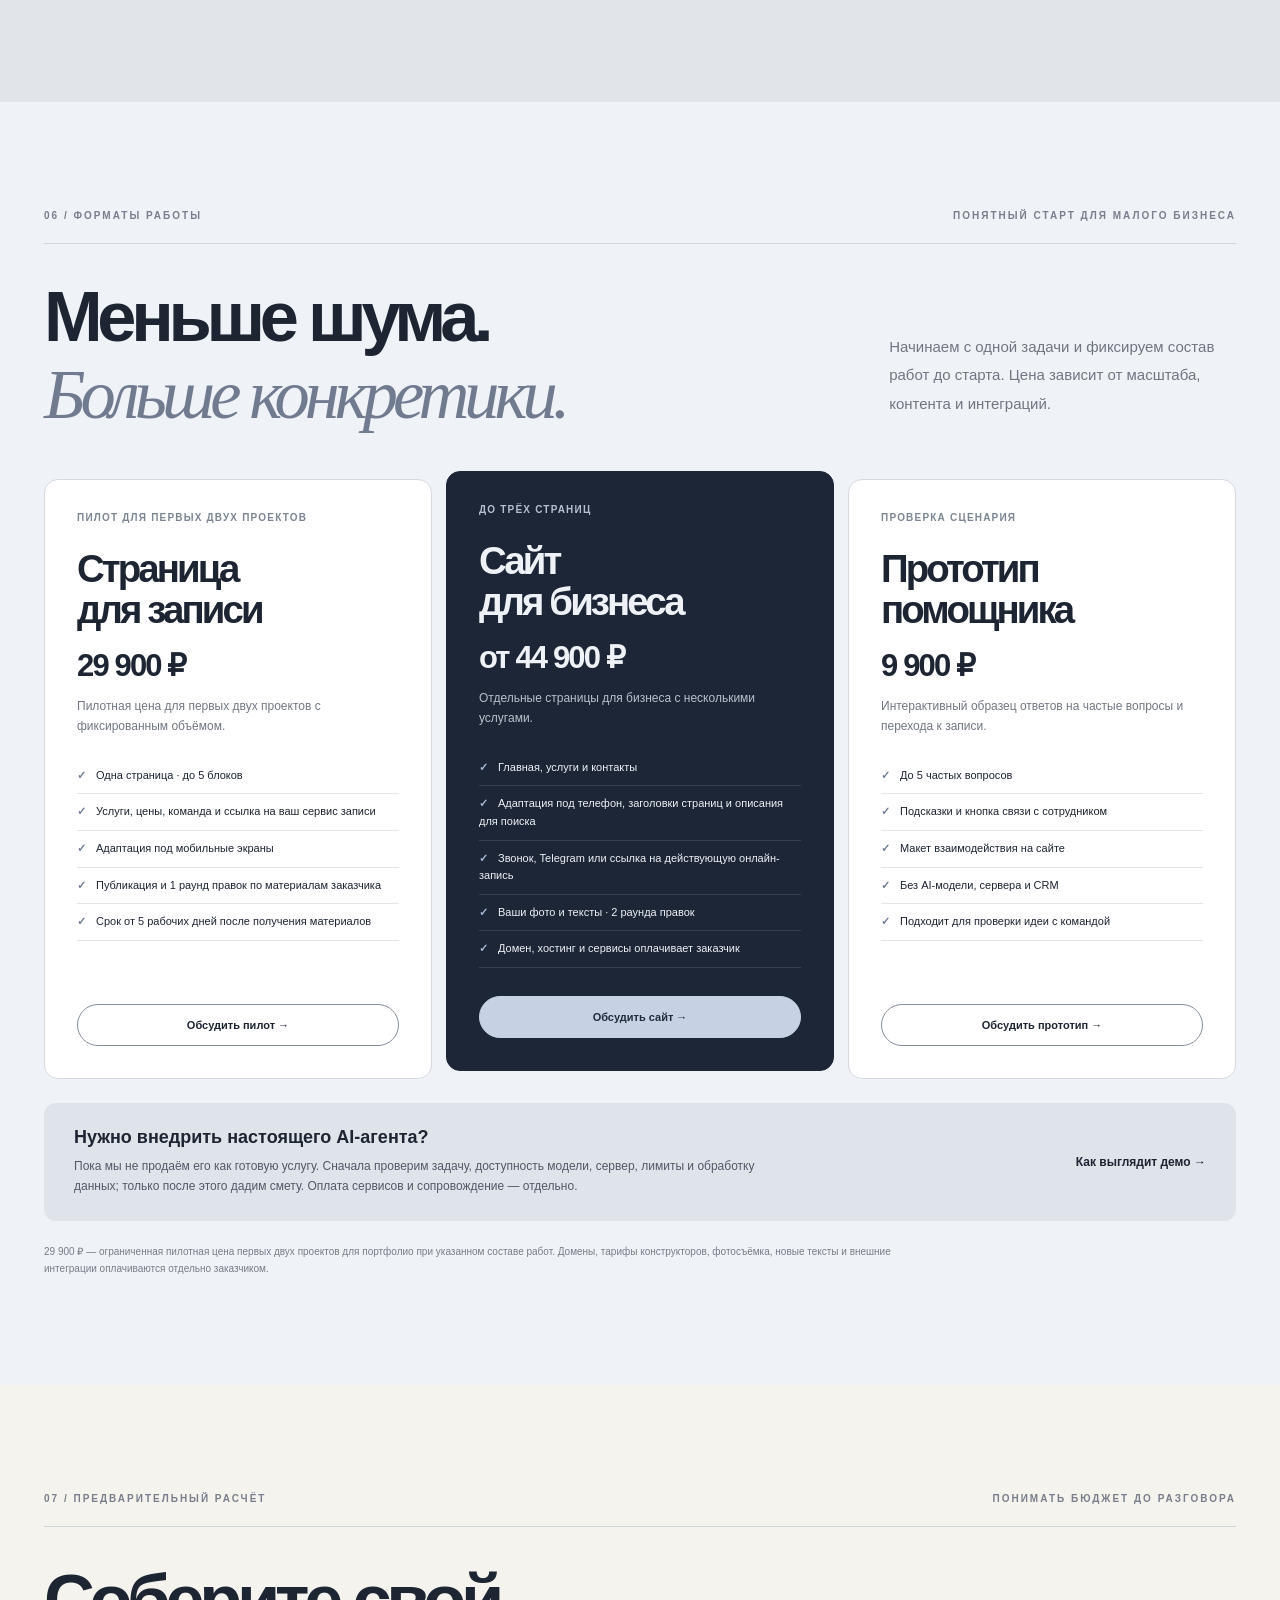
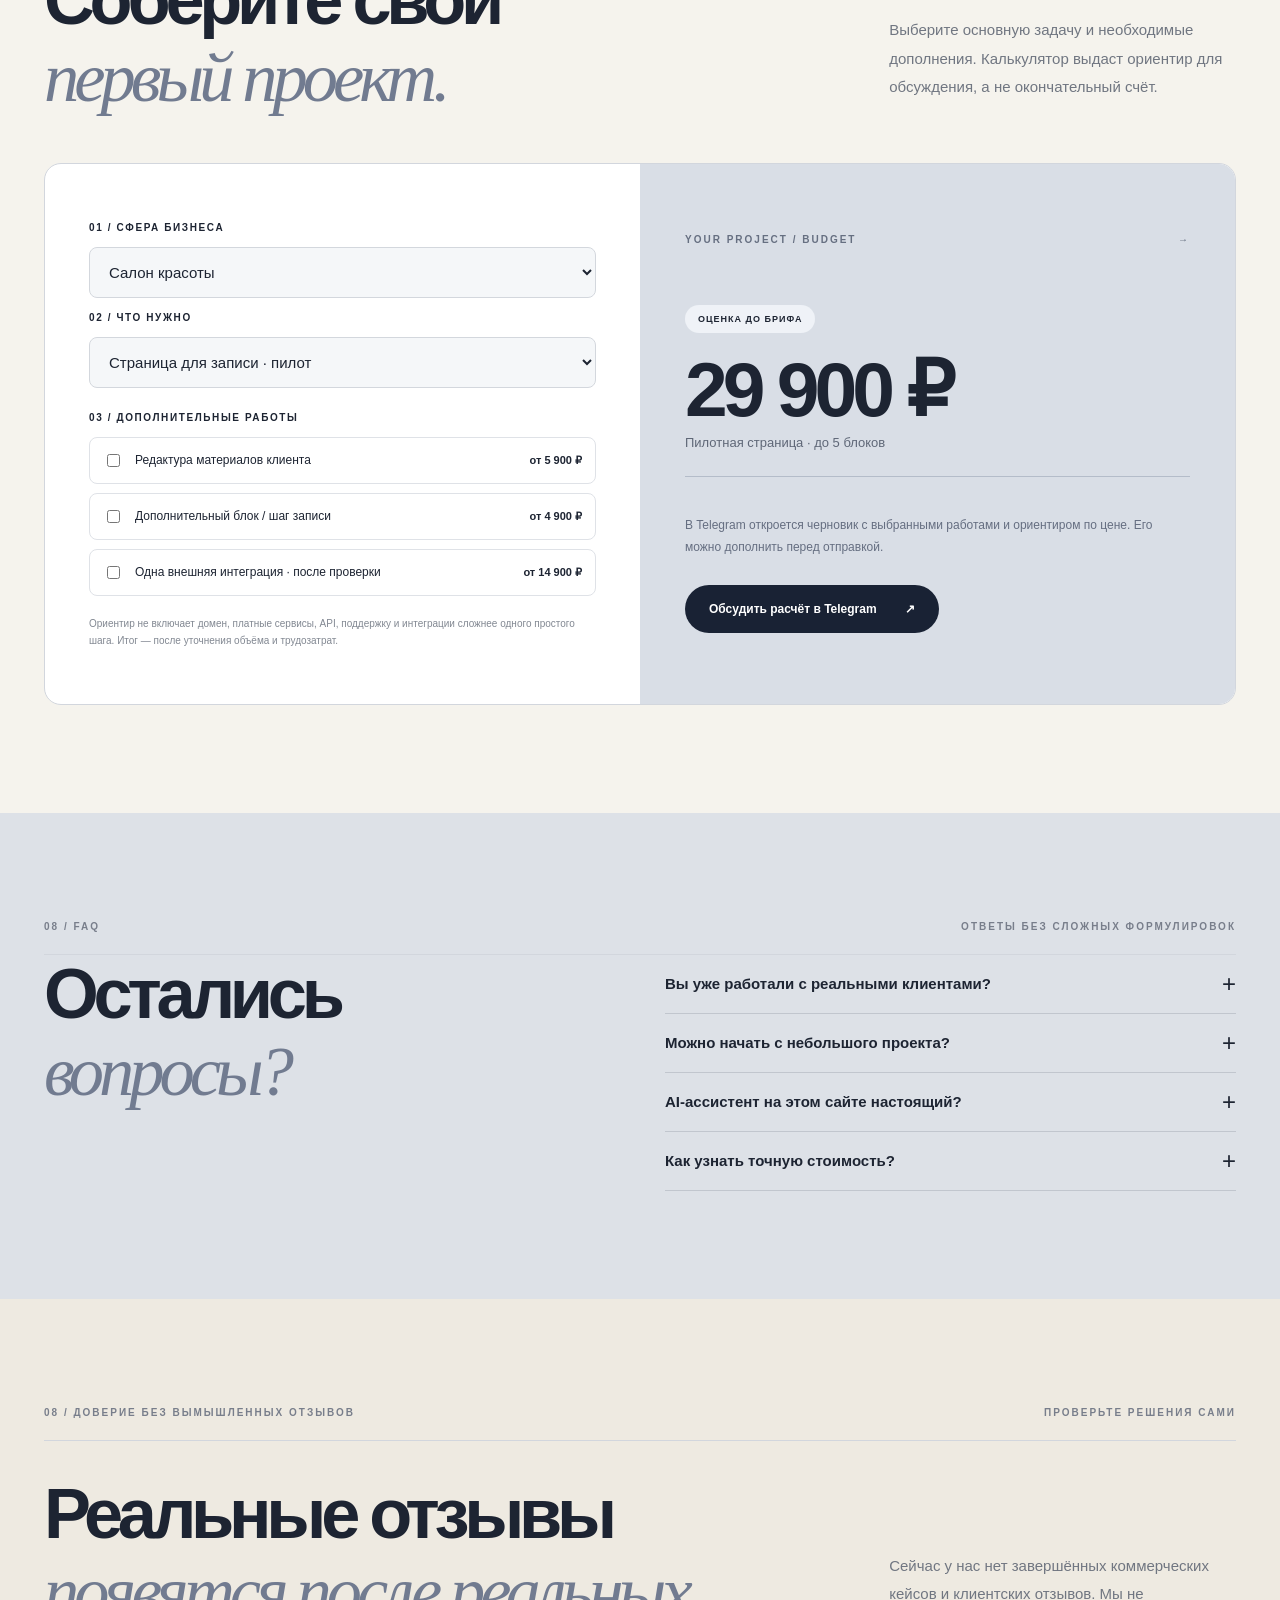
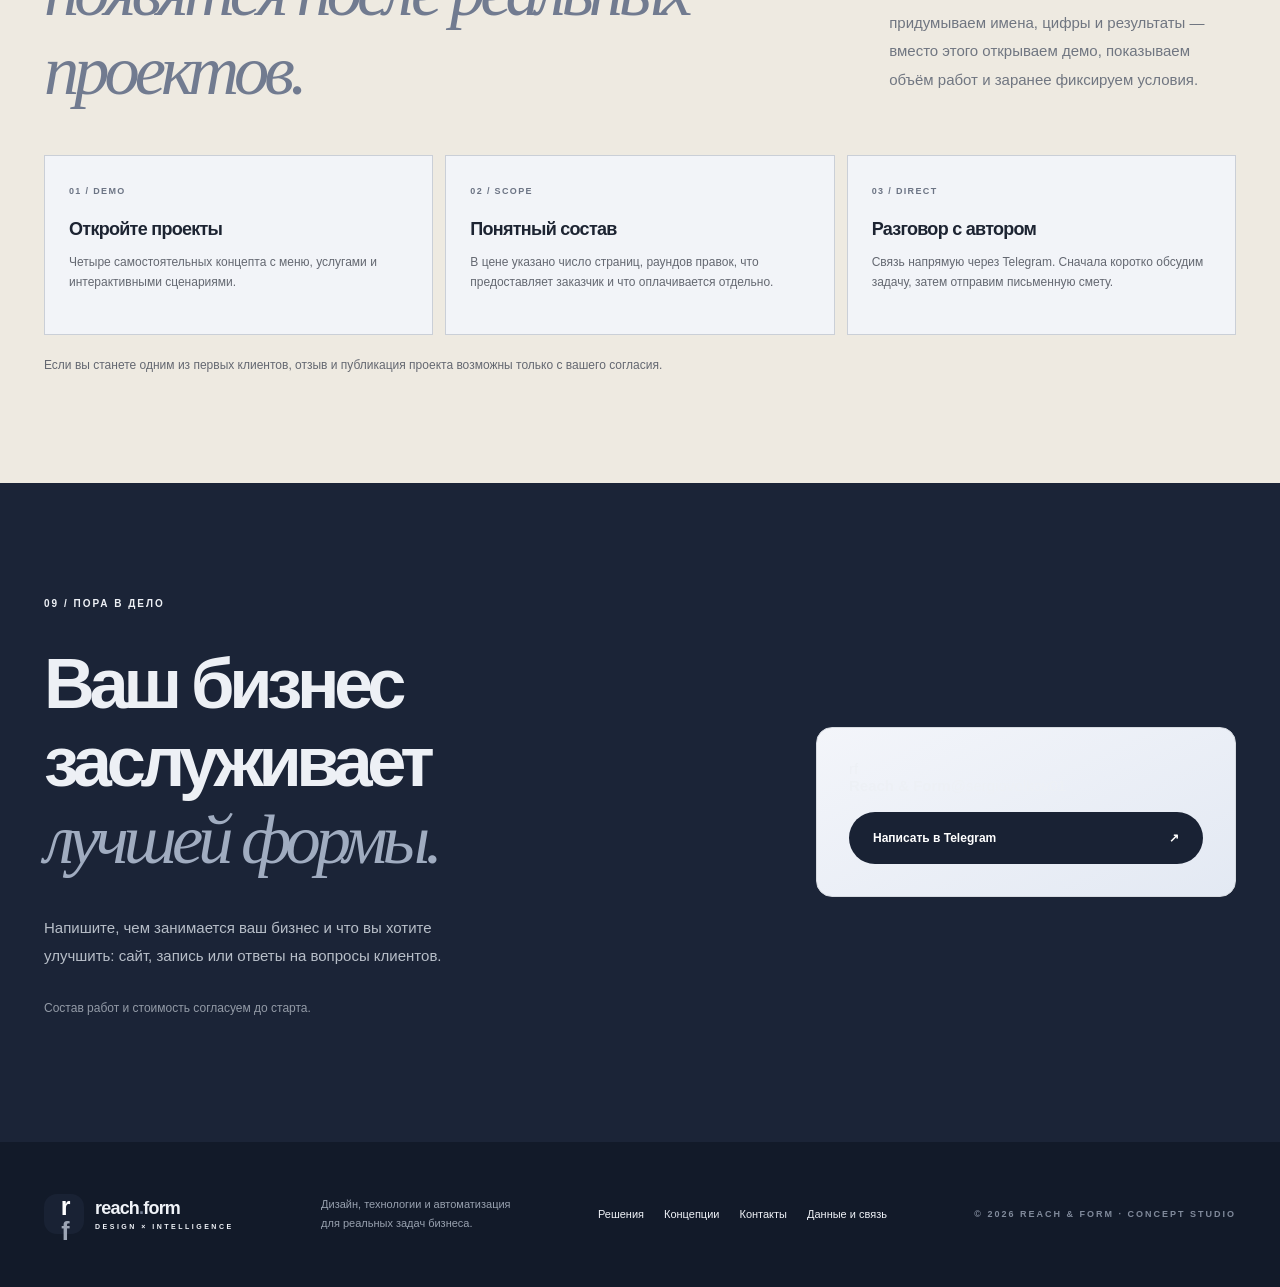
==== commit 71ee35ab: "Clarify AI prototype positioning on landing page" ====
--- a/index.html
+++ b/index.html
@@ -22,7 +22,7 @@
 <section aria-labelledby="hero-title" class="hero wrap">
 <div class="hero-left"><div class="eyebrow reveal"><span class="accent-dot"></span> НЕЗАВИСИМАЯ DIGITAL-СТУДИЯ · 2026</div><h1 class="reveal" id="hero-title">Придаём бизнесу <em>форму.</em></h1><p class="hero-text reveal">Создаём сайты для малого бизнеса, где удобно выбрать услугу, записаться на визит, забронировать стол или оставить заявку.</p>
 <div class="hero-buttons reveal"><a class="button primary" id="heroContact" href="https://t.me/sergiovolkov01" rel="noopener noreferrer" target="_blank">Обсудить сайт в Telegram <span aria-hidden="true">↗</span></a><a class="text-arrow" href="#work">Посмотреть примеры <span aria-hidden="true">→</span></a></div>
-<div class="hero-bottom reveal"><span class="hairline"></span><span class="hero-id">WEB DESIGN <b>+</b> AI SYSTEMS <b>+</b> BRAND EXPERIENCE</span><span class="scroll-note">ЛИСТАЙТЕ ВНИЗ ↓</span></div>
+<div class="hero-bottom reveal"><span class="hairline"></span><span class="hero-id">WEB DESIGN <b>+</b> AI PROTOTYPES <b>+</b> BRAND EXPERIENCE</span><span class="scroll-note">ЛИСТАЙТЕ ВНИЗ ↓</span></div>
 </div>
 
 <div aria-label="Примеры сайтов Reach &amp; Form" class="hero-right hero-editorial">
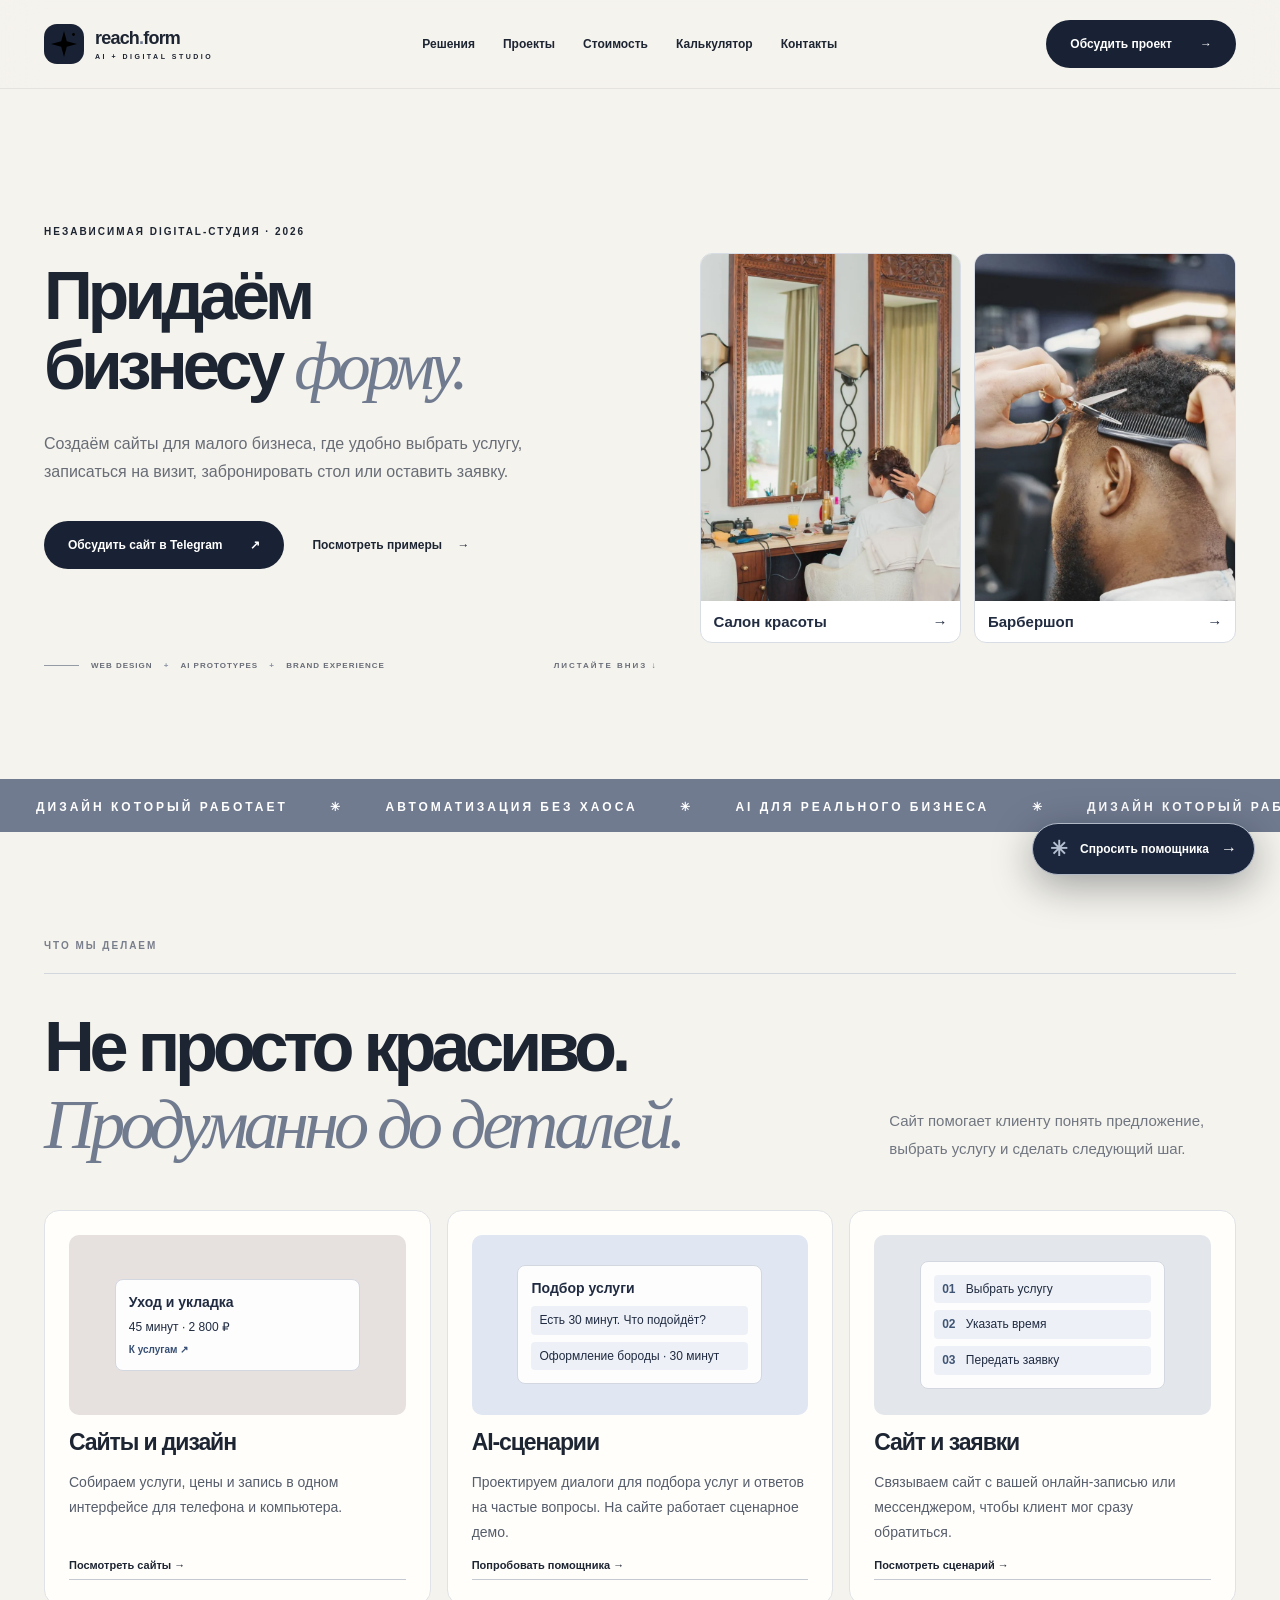
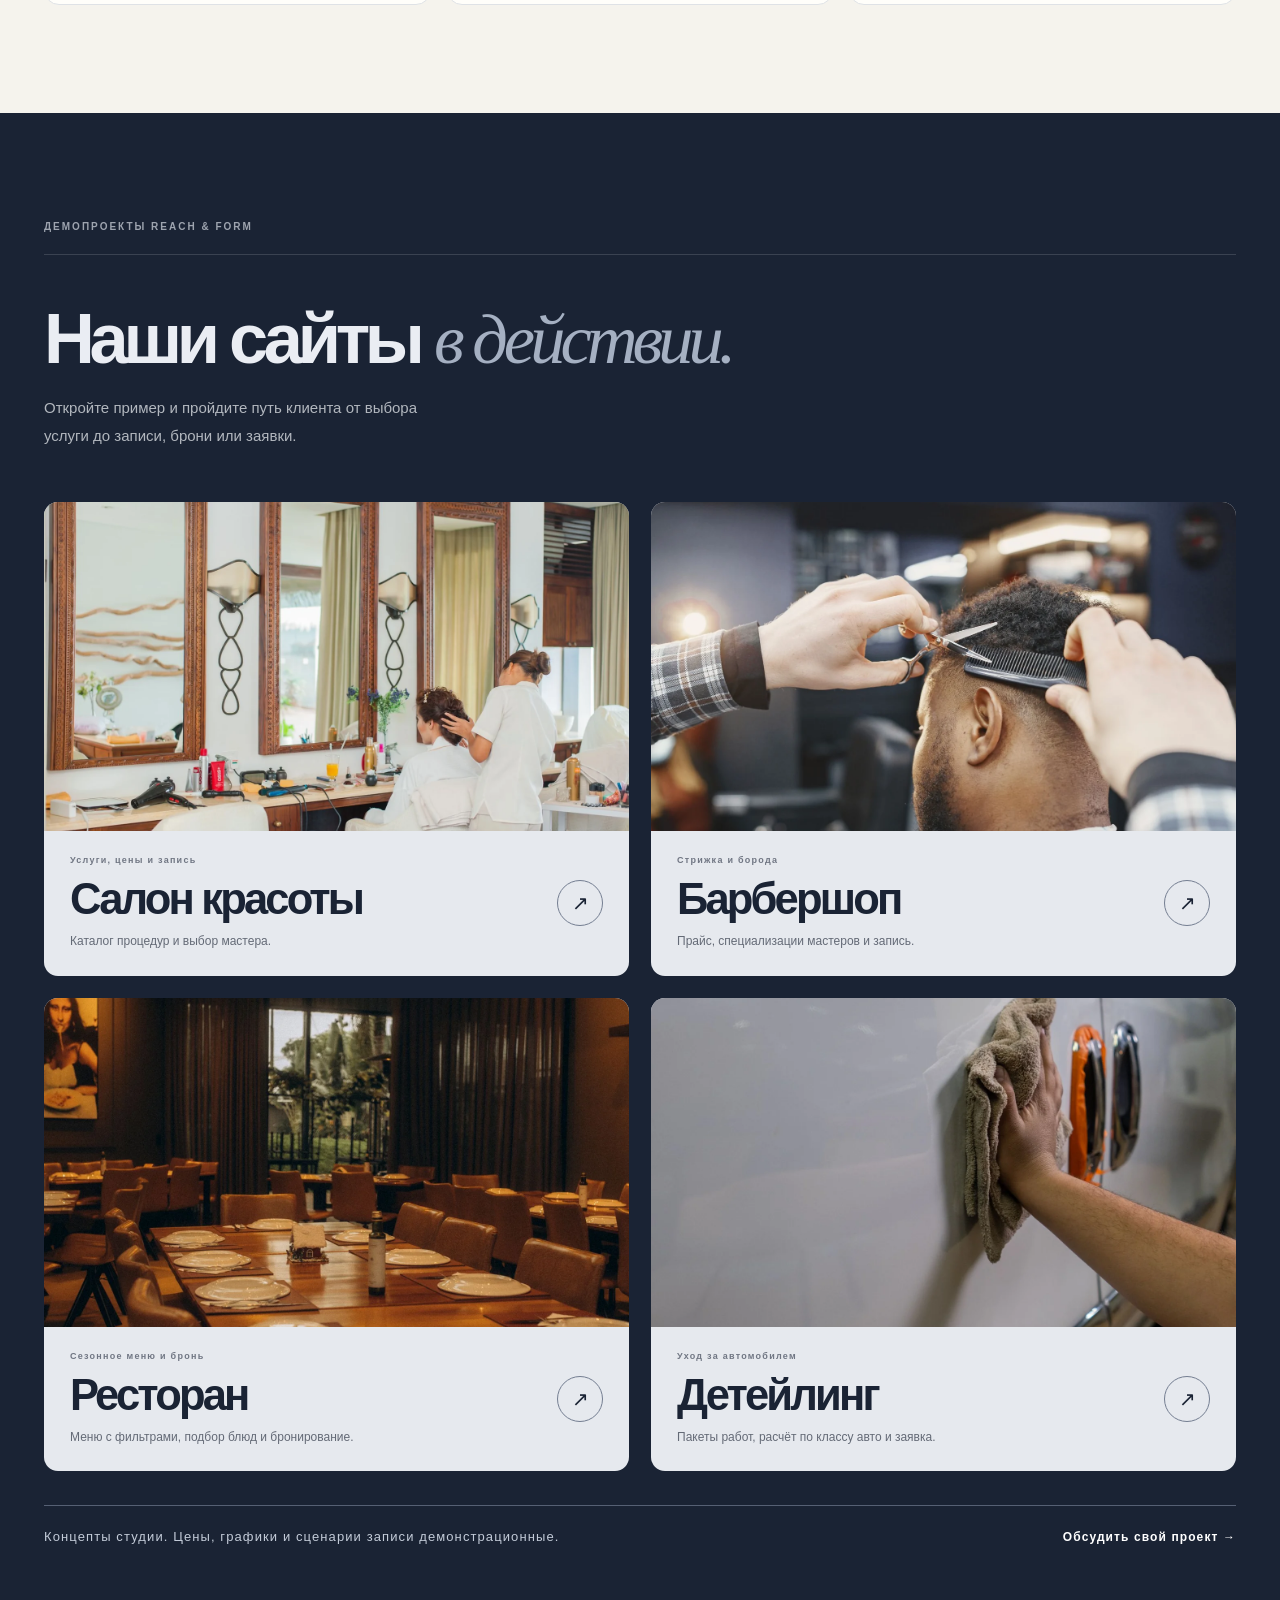
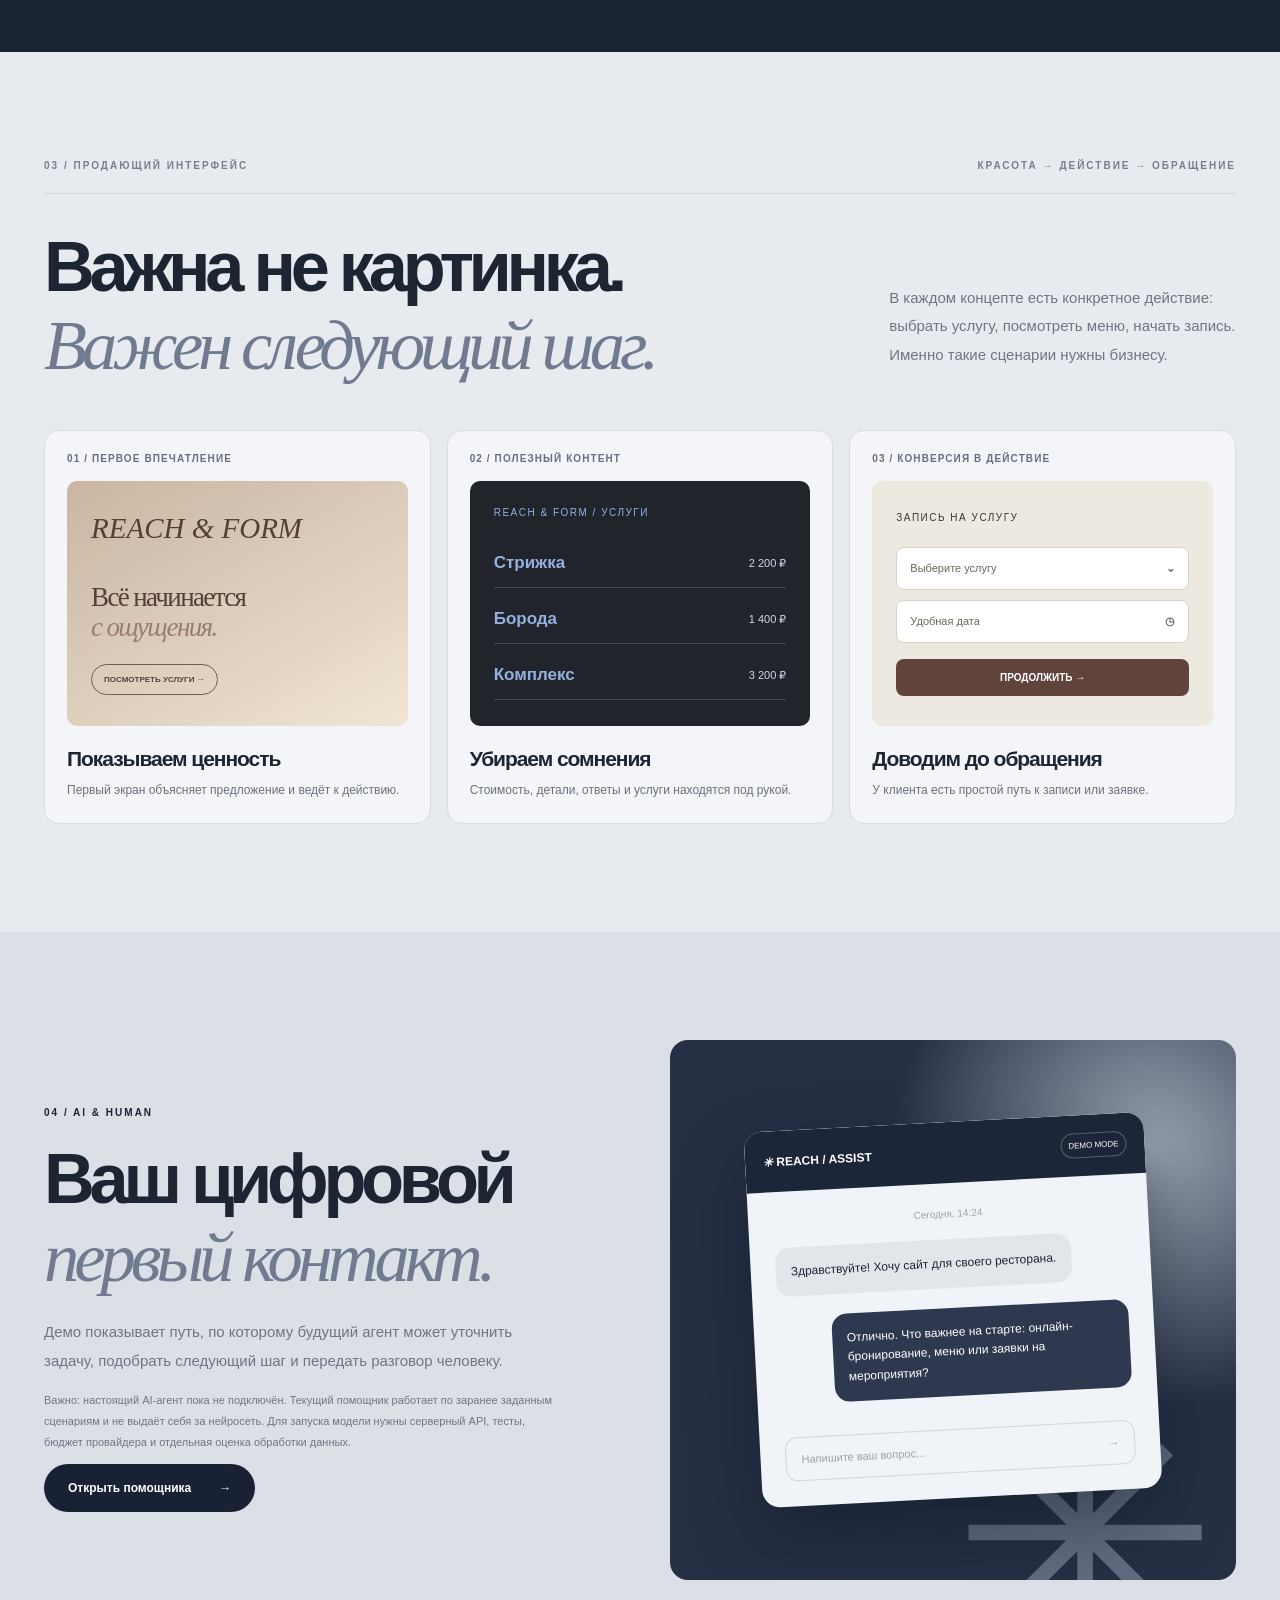
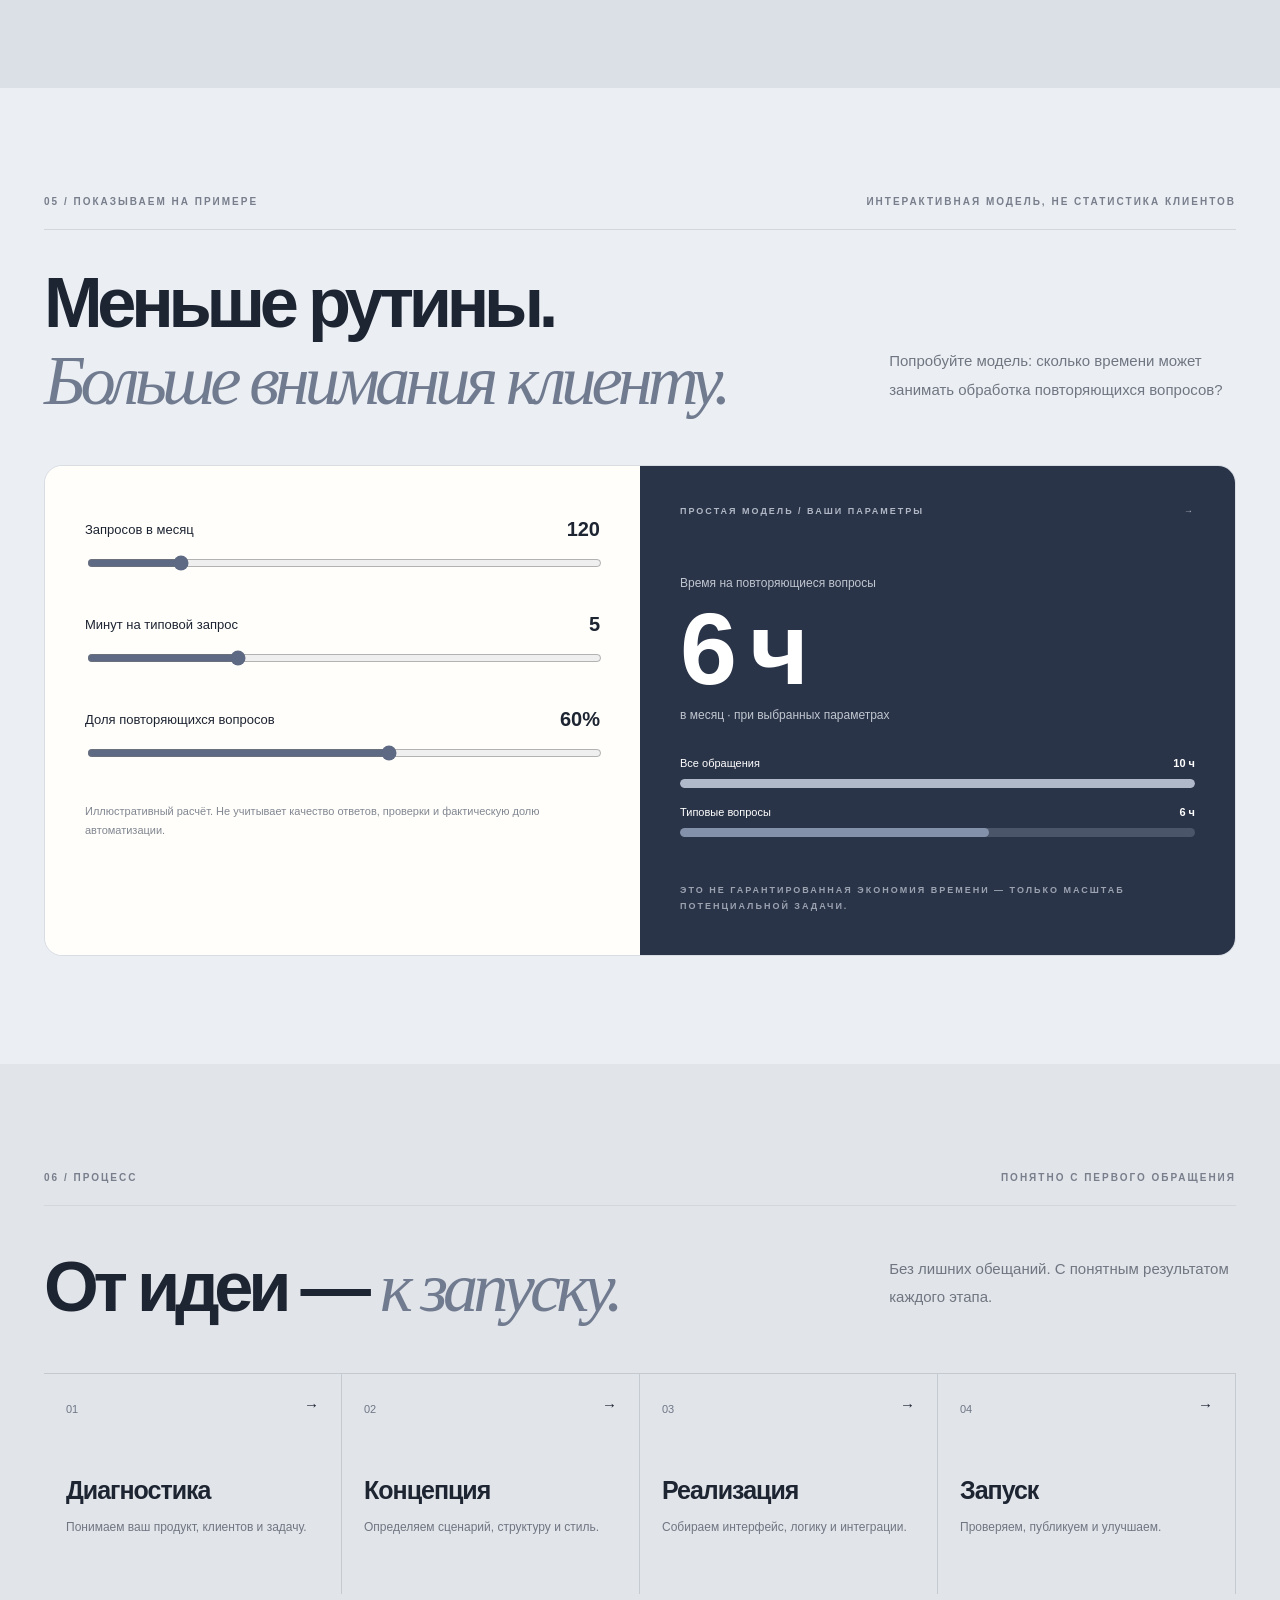
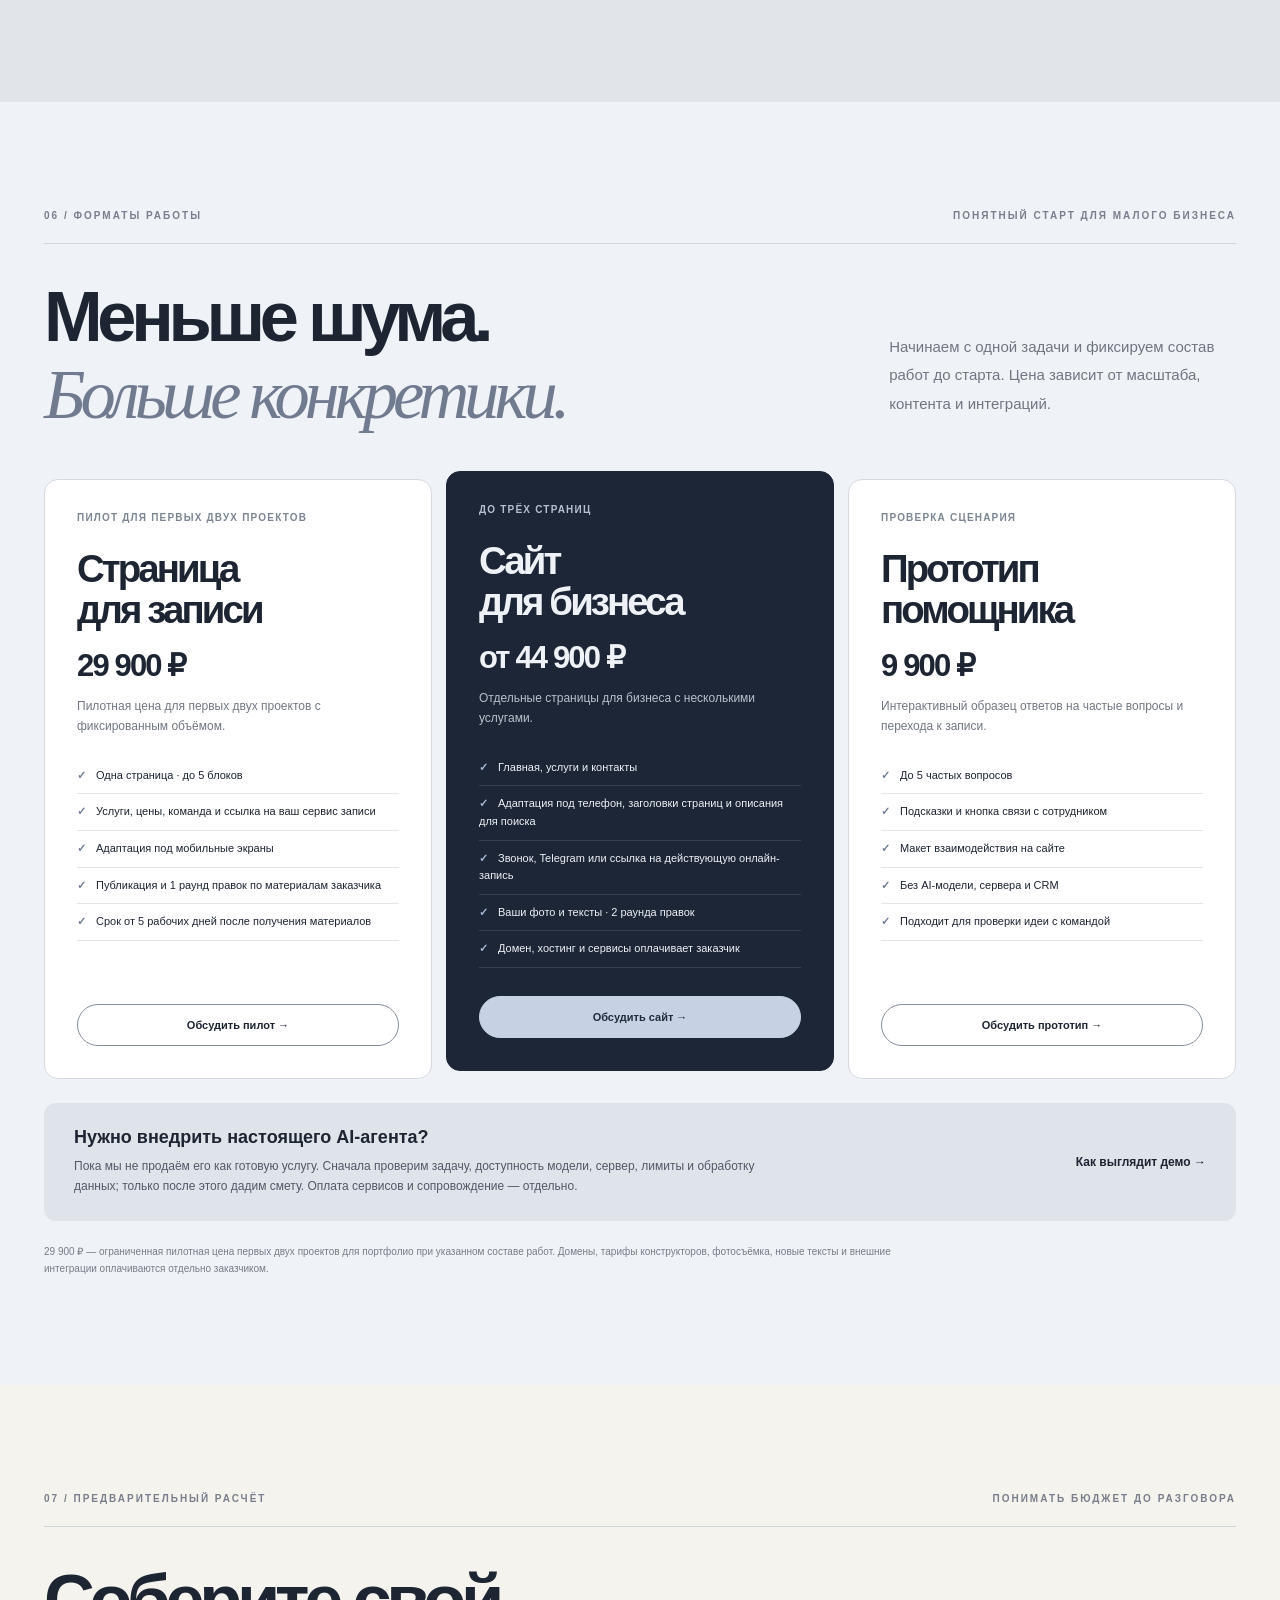
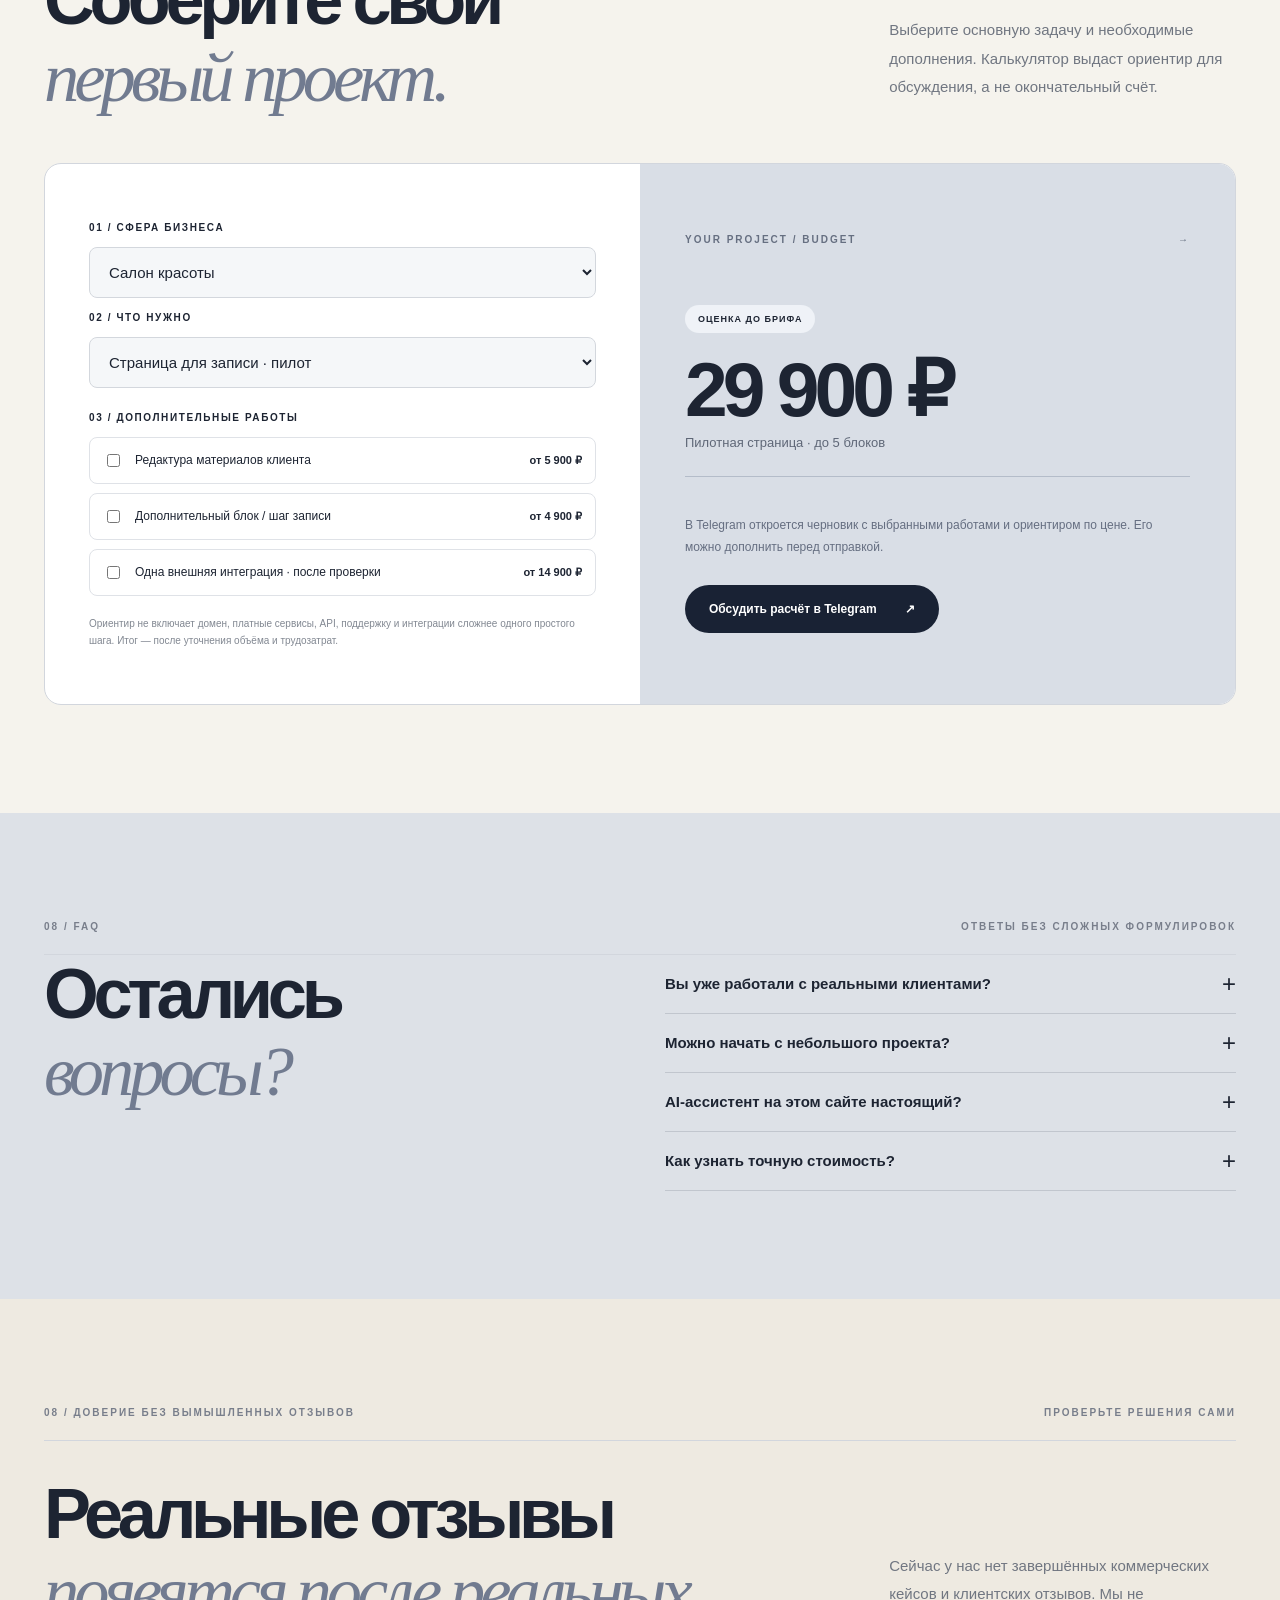
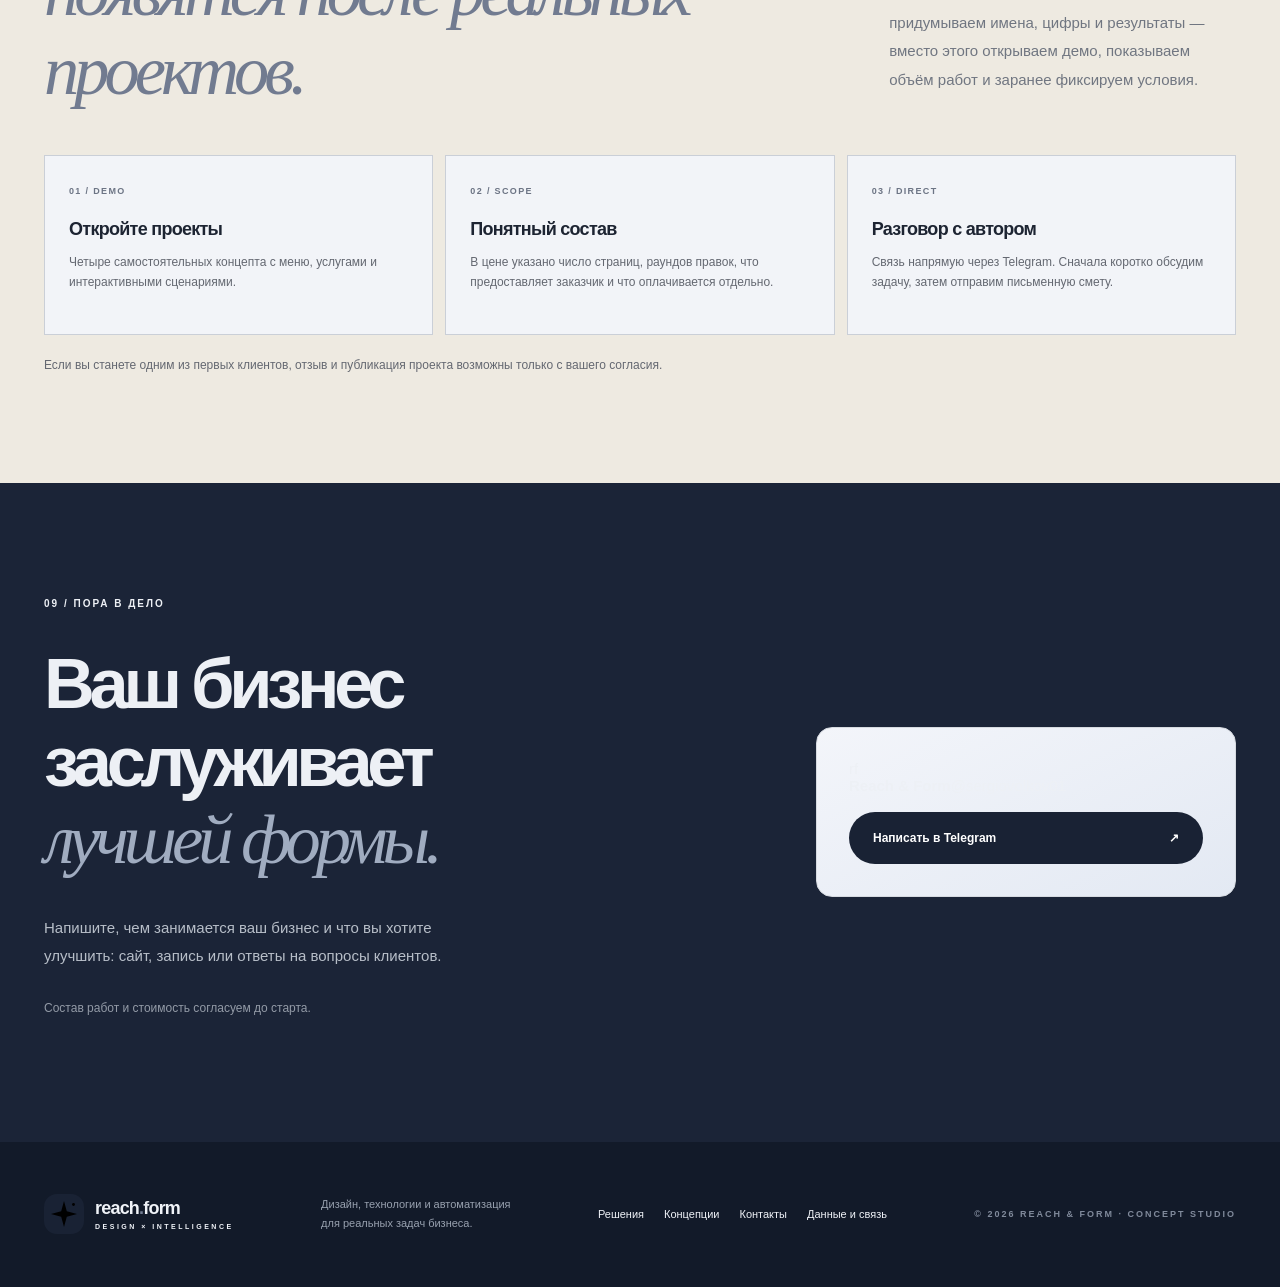
==== commit 7b0fbc3d: "Replace RF monogram with custom brand mark" ====
--- a/index.html
+++ b/index.html
@@ -14,7 +14,7 @@
 <div aria-hidden="true" class="reading-progress"></div>
 <span id="top" class="page-start" aria-hidden="true"></span>
 <header class="site-header"><div class="wrap header-content">
-<a aria-label="Reach &amp; Form, к началу страницы" class="wordmark" href="#top"><span class="brand-symbol">r<span>f</span></span><span>reach<span class="branddot">.</span>form<small>AI + DIGITAL STUDIO</small></span></a>
+<a aria-label="Reach &amp; Form, к началу страницы" class="wordmark" href="#top"><span class="brand-symbol" aria-hidden="true"><svg viewBox="0 0 40 40" focusable="false"><path class="brand-mark-ray" d="M20 7 22.8 17.2 33 20 22.8 22.8 20 33 17.2 22.8 7 20 17.2 17.2Z"/><circle class="brand-mark-core" cx="20" cy="20" r="2.1"/><circle class="brand-mark-spark" cx="29.5" cy="10.5" r="1.4"/></svg></span><span>reach<span class="branddot">.</span>form<small>AI + DIGITAL STUDIO</small></span></a>
 <nav aria-label="Основная навигация" class="nav-links"><a href="#services">Решения</a><a href="#work">Проекты</a><a href="#pricing">Стоимость</a><a href="#calculator">Калькулятор</a><a href="#contact">Контакты</a></nav>
 <a class="nav-cta" href="#contact">Обсудить проект <span>→</span></a><button aria-controls="mobileNav" aria-expanded="false" aria-label="Открыть меню" class="burger" id="menuButton"><span></span><span></span></button>
 </div><nav aria-label="Мобильная навигация" class="mobile-nav" hidden="" id="mobileNav"><a href="#services">Решения</a><a href="#work">Проекты</a><a href="#pricing">Стоимость</a><a href="#calculator">Калькулятор</a><a href="#contact">Контакты</a><button id="mobileContactBtn" type="button">Написать в Telegram →</button></nav></header>
@@ -109,7 +109,7 @@
 <section class="section faq-section"><div class="wrap"><div class="section-top reveal"><span class="eyebrow">08 / FAQ</span><span class="tiny-side">ОТВЕТЫ БЕЗ СЛОЖНЫХ ФОРМУЛИРОВОК</span></div><div class="faq-grid"><h2 class="reveal">Остались<br/><em>вопросы?</em></h2><div class="faq-list reveal"><details><summary>Вы уже работали с реальными клиентами? <span>+</span></summary><p>Reach &amp; Form — проект на этапе запуска. Показанные работы являются концепциями. Мы открыты к первым реальным заказам.</p></details><details><summary>Можно начать с небольшого проекта? <span>+</span></summary><p>Да. Можно начать с разборa текущего сайта или с одного конкретного сценария, а затем развивать решение.</p></details><details><summary>AI-ассистент на этом сайте настоящий? <span>+</span></summary><p>Здесь работает сценарный демонстратор. Настоящее подключение языковой модели возможно только после настройки безопасного серверного API и оплаты расходов сервиса.</p></details><details><summary>Как узнать точную стоимость? <span>+</span></summary><p>На странице приведены стартовые тарифы. Финальная цена зависит от числа страниц, дизайна, контента, интеграций и согласованного объёма работ.</p></details></div></div></div></section>
 <section class="section review-honesty" id="reviews"><div class="wrap"><div class="section-top reveal"><span class="eyebrow">08 / ДОВЕРИЕ БЕЗ ВЫМЫШЛЕННЫХ ОТЗЫВОВ</span><span class="tiny-side">ПРОВЕРЬТЕ РЕШЕНИЯ САМИ</span></div><div class="split-heading reveal"><h2>Реальные отзывы<br/><em>появятся после реальных проектов.</em></h2><p>Сейчас у нас нет завершённых коммерческих кейсов и клиентских отзывов. Мы не придумываем имена, цифры и результаты — вместо этого открываем демо, показываем объём работ и заранее фиксируем условия.</p></div><div class="review-proof-grid"><article><span>01 / DEMO</span><h3>Откройте проекты</h3><p>Четыре самостоятельных концепта с меню, услугами и интерактивными сценариями.</p></article><article><span>02 / SCOPE</span><h3>Понятный состав</h3><p>В цене указано число страниц, раундов правок, что предоставляет заказчик и что оплачивается отдельно.</p></article><article><span>03 / DIRECT</span><h3>Разговор с автором</h3><p>Связь напрямую через Telegram. Сначала коротко обсудим задачу, затем отправим письменную смету.</p></article></div><p class="review-note">Если вы станете одним из первых клиентов, отзыв и публикация проекта возможны только с вашего согласия.</p></div></section><section class="contact-section" id="contact"><div class="wrap contact-grid"><div class="reveal"><span class="eyebrow"><span class="accent-dot"></span> 09 / ПОРА В ДЕЛО</span><h2>Ваш бизнес<br/>заслуживает<br/><em>лучшей формы.</em></h2><p>Напишите, чем занимается ваш бизнес и что вы хотите улучшить: сайт, запись или ответы на вопросы клиентов.</p><p class="contact-copy">Состав работ и стоимость согласуем до старта.</p></div><div class="contact-telegram reveal"><div class="contact-card-head"><span class="contact-monogram" aria-hidden="true">rf</span><div><strong>Reach &amp; Form</strong><span>@sergiovolkov01</span></div></div><a class="button primary" href="https://t.me/sergiovolkov01" id="telegramContact" rel="noopener noreferrer" target="_blank">Написать в Telegram <span aria-hidden="true">↗</span></a><p class="form-hint" id="telegramHint" role="status" hidden></p></div></div></section>
 </main>
-<footer><div class="wrap footer-row"><a class="wordmark footer-brand" href="#top"><span class="brand-symbol">r<span>f</span></span><span>reach<span class="branddot">.</span>form<small>DESIGN × INTELLIGENCE</small></span></a><p>Дизайн, технологии и автоматизация<br/>для реальных задач бизнеса.</p><div class="footer-links"><a href="#services">Решения</a><a href="#work">Концепции</a><a href="#contact">Контакты</a><a href="privacy.html">Данные и связь</a></div><span class="copyright">© 2026 REACH &amp; FORM · CONCEPT STUDIO</span></div></footer>
+<footer><div class="wrap footer-row"><a class="wordmark footer-brand" href="#top"><span class="brand-symbol" aria-hidden="true"><svg viewBox="0 0 40 40" focusable="false"><path class="brand-mark-ray" d="M20 7 22.8 17.2 33 20 22.8 22.8 20 33 17.2 22.8 7 20 17.2 17.2Z"/><circle class="brand-mark-core" cx="20" cy="20" r="2.1"/><circle class="brand-mark-spark" cx="29.5" cy="10.5" r="1.4"/></svg></span><span>reach<span class="branddot">.</span>form<small>DESIGN × INTELLIGENCE</small></span></a><p>Дизайн, технологии и автоматизация<br/>для реальных задач бизнеса.</p><div class="footer-links"><a href="#services">Решения</a><a href="#work">Концепции</a><a href="#contact">Контакты</a><a href="privacy.html">Данные и связь</a></div><span class="copyright">© 2026 REACH &amp; FORM · CONCEPT STUDIO</span></div></footer>
 <div class="chat-root" id="chatRoot"><button aria-expanded="false" aria-label="Открыть чат-помощник" class="chat-trigger" id="chatTrigger"><span class="trigger-icon">✳︎</span><span>Спросить помощника</span><span class="trigger-arrow">→</span></button><section aria-label="Демонстрация помощника" class="chat-window" hidden="" id="chatWindow"><div class="chat-head"><div><div class="chat-head-title"><span>✳︎</span> REACH / ASSIST</div><small>ДЕМО-СЦЕНАРИИ · НЕ ЯЗЫКОВАЯ МОДЕЛЬ</small></div><button aria-label="Закрыть чат" id="chatClose" type="button">×</button></div><div aria-live="polite" class="chat-log" id="chatLog" role="log"></div><div class="quick-questions" id="quickQuestions"><button data-q="Какие сайты вы делаете?">Услуги</button><button data-q="Сколько стоит сайт?">Стоимость</button><button data-q="Как работает AI?">AI для бизнеса</button><button data-q="Хочу оставить заявку">Оставить заявку</button></div><form class="chat-compose" id="chatForm"><input aria-label="Введите вопрос" id="chatInput" maxlength="350" placeholder="Напишите сообщение..."/><button aria-label="Отправить сообщение" type="submit">→</button></form><p class="chat-note">Это сценарное демо. Не отправляйте личные данные в чат.</p></section></div>
 
 </body></html>
--- a/styles.css
+++ b/styles.css
@@ -1,4 +1,4 @@
-:root{--cream:#f5f3ed;--ink:#1d2432;--olive:#717b90;--forest:#192234;--muted:#676c75;--line:#d2d6dd;--white:#fff;--sans:'Manrope','Segoe UI',Arial,sans-serif;--serif:'Playfair Display','Palatino Linotype',Georgia,serif}*{box-sizing:border-box}html{scroll-behavior:smooth}body{margin:0;background:var(--cream);color:var(--ink);font-family:var(--sans);font-size:15px}button,input,select,textarea{font:inherit}button,a{ -webkit-tap-highlight-color:transparent}button{cursor:pointer}a{color:inherit;text-decoration:none}img,video{max-width:100%;display:block}button:focus-visible,a:focus-visible,input:focus-visible,select:focus-visible,textarea:focus-visible{outline:3px solid #7f92b0;outline-offset:4px}[hidden]{display:none!important}.wrap{width:min(1360px,calc(100% - 88px));margin:auto}.reading-progress{position:fixed;top:0;left:0;width:0;height:3px;background:#7b8aa2;z-index:200}.site-header{position:sticky;top:0;z-index:100;background:rgba(245,243,237,.93);backdrop-filter:blur(18px);border-bottom:1px solid rgba(28,39,51,.08)}.header-content{height:88px;display:flex;align-items:center;justify-content:space-between;gap:26px}.wordmark{display:inline-flex;align-items:center;gap:11px;font-weight:800;font-size:18px;line-height:1;letter-spacing:-.8px}.wordmark small{display:block;font-weight:700;letter-spacing:2.5px;font-size:7px;margin-top:6px}.brand-symbol{display:grid;place-items:center;width:40px;height:40px;background:var(--forest);border-radius:13px;color:white;letter-spacing:-3px;font-size:25px}.brand-symbol span{color:#9ca5b5}.branddot{color:#717b90}.nav-links{display:flex;gap:28px;align-items:center}.nav-links a{font-size:12px;font-weight:700;transition:color .25s}.nav-links a:hover{color:#808a9a}.nav-cta,.button{border:0;display:inline-flex;align-items:center;justify-content:center;gap:28px;border-radius:100px;padding:17px 24px;font-weight:800;font-size:12px;transition:transform .25s,background .25s,color .25s}.nav-cta,.button.primary{background:var(--forest);color:white}.nav-cta:hover,.button:hover{transform:translateY(-3px);background:#454e5f}.burger{width:44px;height:44px;display:none;border:1px solid var(--line);border-radius:100%;background:transparent;align-items:center;justify-content:center;flex-direction:column;gap:5px}.burger span{width:17px;height:1.5px;background:var(--ink)}.mobile-nav{padding:20px 32px 26px;display:flex;flex-direction:column;gap:18px;border-top:1px solid var(--line);font-weight:700}.mobile-nav button{border:0;background:var(--forest);color:white;padding:14px;border-radius:30px}.eyebrow,.tiny-side,.card-index,.section-top,.project-type,.concept-chip,.receipt-top,.model-topline,.model-foot,.hero-id,.scroll-note,.photo-tile figcaption,.media-note,.copyright{font-size:10px;letter-spacing:2px;font-weight:800;text-transform:uppercase}.olive-dot{display:inline-block;width:7px;height:7px;background:#8e99ab;border-radius:50%;margin-right:10px}.hero{min-height:690px;padding-top:108px;padding-bottom:80px;display:grid;grid-template-columns:55% 45%;align-items:center;gap:0}.hero-left{padding-right:42px}.hero h1{font-size:clamp(52px,6.5vw,102px);letter-spacing:-.095em;line-height:1.03;margin:24px 0 28px;font-weight:800}.hero h1 em,.section h2 em,.contact-section h2 em{font-family:var(--serif);font-weight:500;letter-spacing:-.07em;color:var(--olive)}.hero h1 em.green-em{color:#636e84}.hero-text{max-width:480px;color:#676c76;font-size:16px;line-height:1.8}.hero-buttons{display:flex;gap:28px;align-items:center;margin-top:34px}.text-arrow{font-size:12px;font-weight:800}.text-arrow span{margin-left:12px}.hero-bottom{display:flex;align-items:center;gap:12px;margin-top:92px;color:#686d78}.hairline{width:35px;height:1px;background:#949ba5}.hero-id{letter-spacing:1px;font-size:8px}.hero-id b{color:#8792a4;margin:0 8px}.scroll-note{margin-left:auto;font-size:8px}.hero-right{height:530px;position:relative}.img-frame{position:relative;overflow:hidden;background:linear-gradient(135deg,#838c9b,#364156 65%,#a4acb9)}.img-frame img{width:100%;height:100%;object-fit:cover;transition:transform 1.2s cubic-bezier(.2,.8,.2,1)}.img-frame:hover img{transform:scale(1.075)}.img-frame:after{content:'';position:absolute;inset:0;pointer-events:none;background:linear-gradient(180deg,transparent 48%,rgba(0,0,0,.44))}.hero-image{position:absolute;inset:0 11% 5% 9%;border-radius:190px 190px 16px 16px}.hero-image-small{position:absolute;width:31%;height:32%;right:-2%;top:10%;border:9px solid var(--cream);border-radius:115px 115px 14px 14px;z-index:2}.image-label{position:absolute;bottom:28px;left:28px;z-index:2;color:white;display:flex;flex-direction:column;gap:8px}.image-label span{font-size:9px;font-weight:700;letter-spacing:2px}.image-label strong{font-size:18px}.hero-orbit{position:absolute;top:-50px;left:-36px;width:140px;height:140px;z-index:3;background:#d9dee6;border-radius:100%;display:grid;place-items:center}.hero-orbit svg{width:100%;height:100%;animation:spin 20s linear infinite}.hero-orbit svg text{fill:var(--ink);font-size:10px;font-weight:700;letter-spacing:4px}.hero-orbit>span{position:absolute;font-size:34px}.floating-workflow{position:absolute;right:0;bottom:-8px;z-index:4;background:#f0f3f8;border:1px solid #d4d9e2;padding:16px 20px;width:265px;border-radius:15px;box-shadow:0 22px 70px #1d243227}.workflow-head{font-size:10px;font-weight:800;display:flex;align-items:center;gap:8px}.workflow-head i,.floating-status i{height:8px;width:8px;background:#7889a5;border-radius:50%;display:inline-block;box-shadow:0 0 0 4px #8996ac40}.workflow-head span{font-size:7px;margin-left:auto;color:#616d84}.workflow-path{display:flex;align-items:center;gap:12px;margin:15px 0}.workflow-path span{display:grid;place-items:center;border-radius:50%;background:#dce0e7;width:35px;height:35px;font-size:11px;font-weight:800}.workflow-path b{height:1px;background:#89919f;flex:1;animation:glow 2s infinite alternate}.workflow-bottom{font-size:10px;color:#707682}.hero-art-label{position:absolute;left:0;bottom:5px;transform:rotate(-90deg);transform-origin:left bottom;font-size:8px;letter-spacing:2px;font-weight:800}.marquee{overflow:hidden;background:var(--olive);color:white;padding:18px 0}.marquee-track{white-space:nowrap;display:inline-block;font-size:12px;font-weight:800;letter-spacing:3px;animation:marquee 32s linear infinite}.marquee-track span{margin:0 36px}.section{padding:108px 0}.section-top{display:flex;justify-content:space-between;align-items:center;padding-bottom:22px;border-bottom:1px solid var(--line);color:#787e8b}.split-heading{display:grid;grid-template-columns:1.4fr .6fr;gap:36px;align-items:end;margin:34px 0 46px}.section h2,.contact-section h2{font-size:clamp(42px,5.5vw,80px);line-height:1.1;letter-spacing:-.075em;margin:0;font-weight:800}.split-heading p,.showcase-heading p,.assistant-feature p,.contact-section p{max-width:420px;font-size:15px;line-height:1.9;color:#707681}.services-grid{display:grid;grid-template-columns:repeat(3,1fr);gap:16px}.service-card{background:#fffefa;padding:24px;border:1px solid #dfe2e6;border-radius:15px;min-height:450px;transition:transform .35s,box-shadow .35s}.service-card:hover{transform:translateY(-8px);box-shadow:0 28px 50px #1d243212}.card-index{display:flex;justify-content:space-between;color:#848992;font-size:9px}.service-visual{height:215px;margin:26px 0 28px;border-radius:12px;position:relative;overflow:hidden;display:grid;place-items:center;background:#e4e7eb}.service-card h3{font-size:23px;letter-spacing:-1.1px;margin:0}.service-card p{color:#787b81;line-height:1.8;font-size:12px;min-height:65px}.card-link{font-size:11px;font-weight:800;border-bottom:1px solid #c5cad2;padding-bottom:8px}.mini-browser{width:66%;height:163px;border-radius:10px;background:#f6f8fc;box-shadow:0 14px 30px #1a202b20;transform:rotate(-7deg);overflow:hidden}.mini-bar{height:22px;background:#d2d7de;display:flex;gap:5px;padding:8px}.mini-bar span{width:5px;height:5px;border-radius:50%;background:#9da4ae}.mini-page{padding:16px}.mini-heading{width:85%;height:12px;background:#2d3442;margin-bottom:7px;border-radius:3px}.mini-heading.short{width:54%}.mini-photo{margin-top:13px;height:55px;background:linear-gradient(135deg,#6b7487,#c4cbd7);border-radius:6px}.mini-button{margin-top:9px;background:#272d3a;border-radius:20px;width:80px;height:12px}.mini-cursor{position:absolute;right:10%;bottom:16%;border-radius:50%;background:#27334b;color:white;padding:12px}.visual-agent{background:#dfe2e7;align-content:center;gap:10px;padding:20px}.msg-bubble{background:white;padding:14px;border-radius:15px;font-size:11px;max-width:82%;box-shadow:0 8px 20px #18203012}.msg-bubble.bot{background:#2b3548;color:white;margin-left:20px}.bot-dot{color:#b0bbce}.floating-status{font-size:9px;color:#374156;background:#fff;border-radius:20px;padding:10px}.visual-flow{background:radial-gradient(circle,#c4cad5,#e2e5e9)}.node{display:inline-flex;align-items:center;justify-content:space-between;padding:12px 15px;background:#fff;border:1px solid #d6dae0;box-shadow:0 10px 20px #272d3a20;border-radius:9px;font-size:12px;font-weight:800;position:absolute;min-width:115px}.node i{color:#758399}.node-a{top:38px;left:9%}.node-b{top:95px;right:17%;background:#2d3648;color:white}.node-c{left:15%;bottom:38px}.flow-wire{position:absolute;z-index:0;background:#778395;height:1px;transform:rotate(25deg);width:36%;top:90px}.flow-wire.two{top:154px;transform:rotate(-23deg)}.flow-caption{position:absolute;bottom:8px;font-size:9px}.showcase{background:#1a2334;color:#eaedf3}.showcase .section-top{border-color:#ffffff24;color:#9ea4af}.showcase-heading{display:flex;justify-content:space-between;align-items:end;margin:45px 0 36px}.showcase h2{font-size:clamp(45px,5.5vw,80px)}.showcase h2 em{color:#a5b0c2}.showcase-heading p{color:#b2b7be}.case-counter{font-size:16px;color:#9da3ae}.case-counter span{font-size:44px;color:white}.project-tabs{display:flex;gap:8px;margin-bottom:24px;flex-wrap:wrap}.project-tab{background:transparent;color:#b8bfca;border:1px solid #525a6b;border-radius:100px;padding:12px 19px;letter-spacing:1px;font-size:10px;font-weight:800}.project-tab.active,.project-tab:hover{background:#eaedf3;color:#1b2334}.project-detail{display:grid;grid-template-columns:58% 42%;background:#dce1e8;color:#1b2334;min-height:540px;border-radius:18px;overflow:hidden}.project-photo{height:540px;border-radius:0}.project-number{position:absolute;top:22px;left:22px;z-index:3;color:white;font-size:10px;letter-spacing:2px;font-weight:800}.project-info{padding:clamp(30px,4.5vw,75px);display:flex;flex-direction:column;align-items:start;justify-content:center}.concept-chip{background:#ebeff4;padding:9px 14px;border-radius:30px;letter-spacing:1px;margin-bottom:25px}.project-type{color:#6c7485;letter-spacing:1px}.project-info h3{font-size:clamp(40px,5vw,70px);letter-spacing:-4px;line-height:1.05;margin:15px 0}.project-info h3 em{font-family:var(--serif);font-weight:500;color:#757e90}.project-info p{line-height:1.8;color:#646a76}.project-tags{display:flex;flex-wrap:wrap;gap:7px;margin:20px 0 25px}.project-tags span{border:1px solid #b6bcc5;border-radius:30px;padding:8px 10px;font-size:10px}.project-open{border:0;border-radius:100px;background:#1d2637;color:white;padding:17px 22px;font-size:12px;font-weight:800}.project-bottom{display:flex;justify-content:space-between;align-items:center;margin-top:25px;color:#bbc2cc;font-size:9px;letter-spacing:2px}.project-arrows{display:flex;gap:10px}.project-arrows button{width:44px;height:44px;border:1px solid #788292;background:none;border-radius:50%;color:white;font-size:20px}.media-section{background:#e8ebf0}.video-layout{display:grid;grid-template-columns:1.5fr .5fr;gap:22px}.video-player{background:#1a2335;border-radius:15px;overflow:hidden;position:relative}.video-player video{width:100%;aspect-ratio:16/9;object-fit:cover}.video-play{position:absolute;top:50%;left:50%;transform:translate(-50%,-50%);background:#d7dce5e6;border:0;border-radius:50%;width:72px;height:72px;font-size:22px;pointer-events:none}.video-caption{display:flex;flex-direction:column;justify-content:end;padding:30px;background:#d9dee5;border-radius:15px}.video-caption h3{font-size:28px;letter-spacing:-1px}.video-caption p{line-height:1.75;color:#636a78}.photo-strip{display:grid;grid-template-columns:repeat(3,1fr);gap:14px;margin-top:18px}.photo-tile{margin:0;height:250px;border-radius:12px}.photo-tile figcaption{position:absolute;bottom:18px;left:20px;color:white;z-index:2}.media-note{margin-top:18px;color:#7d828c;font-size:9px;letter-spacing:.5px}.assistant-feature{background:#dbe0e7}.assistant-grid{display:grid;grid-template-columns:1fr 1fr;gap:60px;align-items:center}.assistant-grid h2{margin:22px 0}.assistant-grid p{max-width:510px}.small-honesty{font-size:11px!important}.ai-stage{height:540px;border-radius:18px;background:radial-gradient(circle at 85% 20%,#9ba4b4,transparent 40%),#263045;display:grid;place-items:center;position:relative;overflow:hidden}.ai-screen{position:relative;z-index:2;width:min(82%,400px);background:#f0f3f8;border-radius:18px;overflow:hidden;box-shadow:0 30px 70px #080e1966;transform:rotate(-3deg);transition:transform .3s}.ai-stage:hover .ai-screen{transform:rotate(0)}.ai-screen-top{background:#1d2638;color:white;padding:18px;display:flex;justify-content:space-between;align-items:center}.ai-identity{font-weight:800;font-size:12px}.ai-demo-pill{font-size:8px;border:1px solid #ffffff44;padding:7px;border-radius:20px}.ai-screen-body{padding:25px;display:flex;flex-direction:column;gap:20px;min-height:315px}.demo-small{text-align:center;color:#9ca2ac;font-size:10px}.chat-sample{font-size:12px;line-height:1.6;border-radius:15px;padding:15px;max-width:85%}.chat-sample.incoming{background:#e2e6eb;align-self:start}.chat-sample.outgoing{background:#2e3950;color:white;align-self:end}.demo-input{margin-top:auto;border:1px solid #d0d5dd;color:#9ca1a9;padding:15px;border-radius:12px;font-size:11px;display:flex;justify-content:space-between}.ai-asterisk{position:absolute;right:3%;bottom:-22%;color:#a3aec07a;font-size:320px;line-height:1}.workflow-section{background:#ebeff4}.model-panel{display:grid;grid-template-columns:1fr 1fr;border-radius:18px;overflow:hidden;border:1px solid #d8dce3}.model-controls{padding:40px;background:#fffefa}.model-number{display:flex;align-items:center;justify-content:space-between;margin:12px 0;font-size:13px}.model-number strong{font-size:20px}.model-controls input{width:100%;accent-color:#5e6a83;margin-bottom:30px}.disclaimer{font-size:11px;line-height:1.7;color:#818791}.model-viz{padding:40px;background:#2a3448;color:white}.model-topline{color:#b0b8c5;display:flex;justify-content:space-between;font-size:9px}.result-big{display:flex;flex-direction:column;margin:60px 0 35px}.result-big span,.result-big small{font-size:12px;color:#c0c6d0}.result-big strong{font-size:clamp(60px,8vw,116px);line-height:1.15;letter-spacing:-8px}.bar-row{margin-top:18px}.bar-row>div:first-child{display:flex;justify-content:space-between;font-size:11px}.bar-track{width:100%;background:#4a556a;height:9px;border-radius:20px;margin-top:10px;overflow:hidden}.bar-track span{display:block;height:100%;background:#afb9c9;border-radius:20px;transition:width .3s}.bar-row.second .bar-track span{background:#8392aa}.model-foot{margin-top:45px;color:#9ba3b1;font-size:9px;line-height:1.8}.process-section{background:#e1e4e9}.process-list{display:grid;grid-template-columns:repeat(4,1fr);border-top:1px solid #c5cad1}.process-step{position:relative;padding:25px 22px;min-height:220px;border-right:1px solid #c5cad1}.process-step>span:first-child{font-size:11px;color:#6f7787}.process-step h3{font-size:25px;letter-spacing:-1px;margin:60px 0 10px}.process-step p{color:#707682;font-size:12px;line-height:1.75}.process-icon{position:absolute;top:22px;right:22px}.calculator-section{background:#f5f3ed}.calc-layout{display:grid;grid-template-columns:1fr 1fr;border-radius:17px;overflow:hidden;background:white;border:1px solid var(--line)}.calc-fields{padding:44px;display:flex;flex-direction:column}.calc-fields>label:not(.check-option),.toggle-heading{font-size:10px;font-weight:800;letter-spacing:1.6px;margin:14px 0}.calc-fields select{border:1px solid #d3d7dd;background:#f5f7f9;border-radius:8px;padding:15px;color:var(--ink);width:100%}.toggle-heading{margin-top:24px}.check-option{display:flex;align-items:center;gap:12px;border:1px solid #dfe2e7;padding:13px;border-radius:8px;margin-bottom:9px;font-size:12px}.check-option input{accent-color:#43506a}.check-option strong{margin-left:auto;font-size:11px;white-space:nowrap}.calc-honesty{font-size:10px;color:#828892;line-height:1.75}.calc-receipt{background:#d9dee6;padding:45px;display:flex;flex-direction:column;justify-content:center}.receipt-top{display:flex;justify-content:space-between;color:#666f81}.receipt-pill{width:max-content;background:#eff2f7;border-radius:20px;padding:9px 13px;font-size:9px;font-weight:800;letter-spacing:1px;margin:60px 0 10px}.calc-price{font-size:clamp(50px,6vw,85px);letter-spacing:-5px;line-height:1.2;font-weight:800}.calc-breakdown{font-size:13px;color:#5f6777}.receipt-line{width:100%;height:1px;background:#b4bcc9;margin:26px 0}.calc-receipt p{font-size:12px;color:#656e81;line-height:1.8}.calc-receipt .button{align-self:start;margin-top:15px}.faq-section{background:#dde1e7}.faq-grid{display:grid;grid-template-columns:1fr 1fr;gap:50px}.faq-list details{border-bottom:1px solid #c1c6ce;padding:15px 0}.faq-list summary{list-style:none;display:flex;align-items:center;justify-content:space-between;font-size:15px;font-weight:800;cursor:pointer;gap:20px}.faq-list summary::-webkit-details-marker{display:none}.faq-list summary span{font-size:24px;font-weight:400}.faq-list details[open] summary span{transform:rotate(45deg)}.faq-list p{font-size:12px;line-height:1.8;color:#717782}.contact-section{background:#1b2437;color:#edf0f5;padding:110px 0}.contact-grid{display:grid;grid-template-columns:1fr 1fr;gap:10%}.contact-section h2{margin:35px 0}.contact-section h2 em{color:#a0acc0}.contact-section p{color:#b7bec8}.contact-email{display:inline-block;margin-top:25px;padding-bottom:8px;border-bottom:1px solid #9ba3b0;font-size:15px}.contact-form{padding:35px;background:#eaedf2;border-radius:16px;color:#1e2739;display:flex;flex-direction:column;gap:17px}.contact-form h3{font-size:25px;margin:0 0 10px}.contact-form label{display:flex;flex-direction:column;gap:9px;font-weight:800;font-size:11px}.contact-form input,.contact-form textarea,.contact-form select{padding:14px;border:1px solid #d0d5dd;border-radius:7px;background:#fff;color:#232b3a}.contact-form .button{align-self:start}.form-hint{font-size:10px!important;margin:0;line-height:1.6!important;color:#626978!important}.copy-mail{background:none;border:0;text-align:left;padding:0;color:#2d3a54;font-size:11px;font-weight:800}footer{background:#121a29;color:#f0f3f8;padding:42px 0}.footer-row{display:flex;justify-content:space-between;align-items:center;gap:25px}.footer-row p{font-size:11px;color:#98a1af;line-height:1.8}.footer-links{display:flex;gap:20px;font-size:11px}.copyright{font-size:9px;color:#808a9b}.chat-root{position:fixed;bottom:25px;right:25px;z-index:130}.chat-trigger{border:1px solid #b0b8c5;border-radius:50px;display:flex;align-items:center;gap:12px;padding:13px 17px;background:#1b263c;color:white;box-shadow:0 10px 40px #090f1b60;font-size:12px;font-weight:800}.trigger-icon{font-size:21px;color:#b3bed0}.trigger-arrow{font-size:16px}.chat-window{width:min(365px,calc(100vw - 32px));height:min(560px,calc(100dvh - 95px));position:absolute;right:0;bottom:65px;background:#f2f5f9;border-radius:19px;box-shadow:0 20px 90px #060b1490;overflow:hidden;display:flex;flex-direction:column;border:1px solid #d3d8e0}.chat-head{background:#1a2439;color:white;display:flex;align-items:center;justify-content:space-between;padding:18px}.chat-head-title{font-size:15px;font-weight:800}.chat-head small{font-size:8px;letter-spacing:1px;color:#c0c6d0}.chat-head button{font-size:25px;background:none;border:0;color:white}.chat-log{flex:1;overflow-y:auto;padding:17px;display:flex;flex-direction:column;gap:13px}.chat-message{padding:12px 14px;border-radius:14px;line-height:1.6;font-size:12px;max-width:91%;align-self:start;background:#dfe3ea}.chat-message.user{align-self:end;background:#232f47;color:white}.quick-questions{padding:8px 13px;display:flex;gap:5px;flex-wrap:wrap}.quick-questions button{border:1px solid #c6ccd6;border-radius:20px;background:white;padding:7px 10px;font-size:10px;color:#353e51}.chat-compose{display:flex;gap:7px;padding:12px;border-top:1px solid #d6dbe3}.chat-compose input{border:1px solid #d2d7df;border-radius:9px;padding:12px;flex:1;min-width:0}.chat-compose button{background:#202d48;color:white;border:0;border-radius:10px;width:45px}.chat-note{font-size:9px;color:#878f9c;margin:0;padding:0 12px 12px}.modal{position:fixed;inset:0;z-index:160;display:grid;place-items:center;padding:20px}.modal-backdrop{position:absolute;inset:0;background:#070b14bd;backdrop-filter:blur(5px)}.modal-dialog{position:relative;width:min(690px,100%);max-height:90dvh;overflow-y:auto;background:#edf1f6;border-radius:18px;padding:32px;color:#1f2737}.modal-dialog h2{font-size:55px;letter-spacing:-3px;margin:10px 0}.modal-dialog p{line-height:1.7;color:#6a7180}.modal-art{height:220px;background:linear-gradient(135deg,#b0b8c6,#35415a);border-radius:12px;margin:20px 0;background-size:cover;background-position:center}.modal-close{position:absolute;top:18px;right:20px;border:0;background:#dbe0e8;border-radius:50%;height:35px;width:35px;font-size:24px}.modal-dialog .button{margin-top:24px}.reveal,.reveal-photo{opacity:0;transform:translateY(22px);transition:opacity .75s,transform .75s}.is-visible{opacity:1;transform:none}.img-frame img:not([src]),.img-frame.fallback img{display:none}.img-frame.fallback:before{content:attr(data-fallback);display:grid;place-items:center;position:absolute;inset:0;color:#eaeff6;font-size:20px;font-weight:800;letter-spacing:2px}.img-frame.fallback:after{display:none}@keyframes marquee{to{transform:translateX(-50%)}}@keyframes spin{to{transform:rotate(360deg)}}@keyframes glow{to{opacity:.3}}@media(max-width:1100px){.wrap{width:min(100% - 48px,1200px)}.nav-links{gap:14px}.hero h1{font-size:65px}.hero-right{height:470px}.services-grid{gap:11px}.service-card{padding:18px}.footer-row{flex-wrap:wrap}}@media(max-width:760px){.wrap{width:calc(100% - 38px)}.site-header .header-content{height:68px}.nav-links,.nav-cta{display:none}.burger{display:flex}.hero{padding-top:54px;padding-bottom:76px;display:flex;flex-direction:column;align-items:stretch;gap:70px;min-height:0}.hero-left{padding-right:0}.hero h1{font-size:clamp(47px,11vw,76px);margin:20px 0;letter-spacing:-.085em}.hero-text{font-size:13px;line-height:1.75}.hero-buttons{gap:18px;flex-wrap:wrap}.hero-bottom{margin-top:50px}.scroll-note{display:none}.hero-right{width:100%;height:390px}.hero-image{inset:0 9% 4% 8%;border-radius:140px 140px 15px 15px}.hero-image-small{right:0;width:33%;height:34%;border-width:6px}.hero-orbit{width:95px;height:95px;left:-9px;top:-30px}.floating-workflow{width:220px;right:0;bottom:-26px}.section{padding:70px 0}.section-top{gap:15px}.tiny-side{font-size:8px;text-align:right}.split-heading{grid-template-columns:1fr;gap:6px;margin:30px 0 32px}.section h2,.contact-section h2{font-size:clamp(42px,10vw,68px)}.split-heading p{font-size:13px}.services-grid,.assistant-grid,.model-panel,.calc-layout,.faq-grid,.contact-grid,.video-layout{grid-template-columns:1fr}.service-card{min-height:0;padding:22px}.service-visual{height:190px}.service-card p{min-height:0}.showcase-heading{display:block}.showcase-heading p{font-size:13px}.case-counter{margin-top:18px}.project-detail{grid-template-columns:1fr}.project-photo{height:340px}.project-info{padding:26px}.project-info h3{font-size:48px}.project-tabs{gap:6px}.project-tab{padding:11px 12px;font-size:9px}.photo-strip{grid-template-columns:repeat(2,1fr)}.photo-tile{height:190px}.photo-tile:last-child{display:none}.video-caption{padding:20px}.video-caption h3{margin:0}.ai-stage{height:420px}.model-controls,.model-viz,.calc-fields,.calc-receipt{padding:26px}.result-big{margin:25px 0}.result-big strong{font-size:82px}.process-list{grid-template-columns:repeat(2,1fr)}.process-step{min-height:185px}.process-step h3{margin:35px 0 8px;font-size:20px}.contact-section{padding:70px 0}.contact-grid{gap:35px}.contact-form{padding:24px}.footer-row{align-items:flex-start}.chat-root{right:12px;bottom:12px}.chat-trigger{padding:11px 14px}.chat-window{bottom:58px}.modal-dialog{padding:20px}.modal-dialog h2{font-size:41px}}@media(max-width:390px){.hero h1{font-size:45px}.hero-right{height:350px}.hero-buttons .button{padding:15px 19px}.project-tab{font-size:8px}.project-photo{height:280px}.calc-price{font-size:50px}}@media(prefers-reduced-motion:reduce){*,*:before,*:after{animation-duration:.01ms!important;transition-duration:.01ms!important;scroll-behavior:auto!important}.reveal,.reveal-photo{opacity:1;transform:none}}
+:root{--cream:#f5f3ed;--ink:#1d2432;--olive:#717b90;--forest:#192234;--muted:#676c75;--line:#d2d6dd;--white:#fff;--sans:'Manrope','Segoe UI',Arial,sans-serif;--serif:'Playfair Display','Palatino Linotype',Georgia,serif}*{box-sizing:border-box}html{scroll-behavior:smooth}body{margin:0;background:var(--cream);color:var(--ink);font-family:var(--sans);font-size:15px}button,input,select,textarea{font:inherit}button,a{ -webkit-tap-highlight-color:transparent}button{cursor:pointer}a{color:inherit;text-decoration:none}img,video{max-width:100%;display:block}button:focus-visible,a:focus-visible,input:focus-visible,select:focus-visible,textarea:focus-visible{outline:3px solid #7f92b0;outline-offset:4px}[hidden]{display:none!important}.wrap{width:min(1360px,calc(100% - 88px));margin:auto}.reading-progress{position:fixed;top:0;left:0;width:0;height:3px;background:#7b8aa2;z-index:200}.site-header{position:sticky;top:0;z-index:100;background:rgba(245,243,237,.93);backdrop-filter:blur(18px);border-bottom:1px solid rgba(28,39,51,.08)}.header-content{height:88px;display:flex;align-items:center;justify-content:space-between;gap:26px}.wordmark{display:inline-flex;align-items:center;gap:11px;font-weight:800;font-size:18px;line-height:1;letter-spacing:-.8px}.wordmark small{display:block;font-weight:700;letter-spacing:2.5px;font-size:7px;margin-top:6px}.brand-symbol{display:flex;align-items:center;justify-content:center;gap:0;width:40px;height:40px;overflow:hidden;background:var(--forest);border-radius:13px;color:white;letter-spacing:-2.5px;font-size:23px;line-height:1}.brand-symbol span{color:#9ca5b5}.branddot{color:#717b90}.nav-links{display:flex;gap:28px;align-items:center}.nav-links a{font-size:12px;font-weight:700;transition:color .25s}.nav-links a:hover{color:#808a9a}.nav-cta,.button{border:0;display:inline-flex;align-items:center;justify-content:center;gap:28px;border-radius:100px;padding:17px 24px;font-weight:800;font-size:12px;transition:transform .25s,background .25s,color .25s}.nav-cta,.button.primary{background:var(--forest);color:white}.nav-cta:hover,.button:hover{transform:translateY(-3px);background:#454e5f}.burger{width:44px;height:44px;display:none;border:1px solid var(--line);border-radius:100%;background:transparent;align-items:center;justify-content:center;flex-direction:column;gap:5px}.burger span{width:17px;height:1.5px;background:var(--ink)}.mobile-nav{padding:20px 32px 26px;display:flex;flex-direction:column;gap:18px;border-top:1px solid var(--line);font-weight:700}.mobile-nav button{border:0;background:var(--forest);color:white;padding:14px;border-radius:30px}.eyebrow,.tiny-side,.card-index,.section-top,.project-type,.concept-chip,.receipt-top,.model-topline,.model-foot,.hero-id,.scroll-note,.photo-tile figcaption,.media-note,.copyright{font-size:10px;letter-spacing:2px;font-weight:800;text-transform:uppercase}.olive-dot{display:inline-block;width:7px;height:7px;background:#8e99ab;border-radius:50%;margin-right:10px}.hero{min-height:690px;padding-top:108px;padding-bottom:80px;display:grid;grid-template-columns:55% 45%;align-items:center;gap:0}.hero-left{padding-right:42px}.hero h1{font-size:clamp(52px,6.5vw,102px);letter-spacing:-.095em;line-height:1.03;margin:24px 0 28px;font-weight:800}.hero h1 em,.section h2 em,.contact-section h2 em{font-family:var(--serif);font-weight:500;letter-spacing:-.07em;color:var(--olive)}.hero h1 em.green-em{color:#636e84}.hero-text{max-width:480px;color:#676c76;font-size:16px;line-height:1.8}.hero-buttons{display:flex;gap:28px;align-items:center;margin-top:34px}.text-arrow{font-size:12px;font-weight:800}.text-arrow span{margin-left:12px}.hero-bottom{display:flex;align-items:center;gap:12px;margin-top:92px;color:#686d78}.hairline{width:35px;height:1px;background:#949ba5}.hero-id{letter-spacing:1px;font-size:8px}.hero-id b{color:#8792a4;margin:0 8px}.scroll-note{margin-left:auto;font-size:8px}.hero-right{height:530px;position:relative}.img-frame{position:relative;overflow:hidden;background:linear-gradient(135deg,#838c9b,#364156 65%,#a4acb9)}.img-frame img{width:100%;height:100%;object-fit:cover;transition:transform 1.2s cubic-bezier(.2,.8,.2,1)}.img-frame:hover img{transform:scale(1.075)}.img-frame:after{content:'';position:absolute;inset:0;pointer-events:none;background:linear-gradient(180deg,transparent 48%,rgba(0,0,0,.44))}.hero-image{position:absolute;inset:0 11% 5% 9%;border-radius:190px 190px 16px 16px}.hero-image-small{position:absolute;width:31%;height:32%;right:-2%;top:10%;border:9px solid var(--cream);border-radius:115px 115px 14px 14px;z-index:2}.image-label{position:absolute;bottom:28px;left:28px;z-index:2;color:white;display:flex;flex-direction:column;gap:8px}.image-label span{font-size:9px;font-weight:700;letter-spacing:2px}.image-label strong{font-size:18px}.hero-orbit{position:absolute;top:-50px;left:-36px;width:140px;height:140px;z-index:3;background:#d9dee6;border-radius:100%;display:grid;place-items:center}.hero-orbit svg{width:100%;height:100%;animation:spin 20s linear infinite}.hero-orbit svg text{fill:var(--ink);font-size:10px;font-weight:700;letter-spacing:4px}.hero-orbit>span{position:absolute;font-size:34px}.floating-workflow{position:absolute;right:0;bottom:-8px;z-index:4;background:#f0f3f8;border:1px solid #d4d9e2;padding:16px 20px;width:265px;border-radius:15px;box-shadow:0 22px 70px #1d243227}.workflow-head{font-size:10px;font-weight:800;display:flex;align-items:center;gap:8px}.workflow-head i,.floating-status i{height:8px;width:8px;background:#7889a5;border-radius:50%;display:inline-block;box-shadow:0 0 0 4px #8996ac40}.workflow-head span{font-size:7px;margin-left:auto;color:#616d84}.workflow-path{display:flex;align-items:center;gap:12px;margin:15px 0}.workflow-path span{display:grid;place-items:center;border-radius:50%;background:#dce0e7;width:35px;height:35px;font-size:11px;font-weight:800}.workflow-path b{height:1px;background:#89919f;flex:1;animation:glow 2s infinite alternate}.workflow-bottom{font-size:10px;color:#707682}.hero-art-label{position:absolute;left:0;bottom:5px;transform:rotate(-90deg);transform-origin:left bottom;font-size:8px;letter-spacing:2px;font-weight:800}.marquee{overflow:hidden;background:var(--olive);color:white;padding:18px 0}.marquee-track{white-space:nowrap;display:inline-block;font-size:12px;font-weight:800;letter-spacing:3px;animation:marquee 32s linear infinite}.marquee-track span{margin:0 36px}.section{padding:108px 0}.section-top{display:flex;justify-content:space-between;align-items:center;padding-bottom:22px;border-bottom:1px solid var(--line);color:#787e8b}.split-heading{display:grid;grid-template-columns:1.4fr .6fr;gap:36px;align-items:end;margin:34px 0 46px}.section h2,.contact-section h2{font-size:clamp(42px,5.5vw,80px);line-height:1.1;letter-spacing:-.075em;margin:0;font-weight:800}.split-heading p,.showcase-heading p,.assistant-feature p,.contact-section p{max-width:420px;font-size:15px;line-height:1.9;color:#707681}.services-grid{display:grid;grid-template-columns:repeat(3,1fr);gap:16px}.service-card{background:#fffefa;padding:24px;border:1px solid #dfe2e6;border-radius:15px;min-height:450px;transition:transform .35s,box-shadow .35s}.service-card:hover{transform:translateY(-8px);box-shadow:0 28px 50px #1d243212}.card-index{display:flex;justify-content:space-between;color:#848992;font-size:9px}.service-visual{height:215px;margin:26px 0 28px;border-radius:12px;position:relative;overflow:hidden;display:grid;place-items:center;background:#e4e7eb}.service-card h3{font-size:23px;letter-spacing:-1.1px;margin:0}.service-card p{color:#787b81;line-height:1.8;font-size:12px;min-height:65px}.card-link{font-size:11px;font-weight:800;border-bottom:1px solid #c5cad2;padding-bottom:8px}.mini-browser{width:66%;height:163px;border-radius:10px;background:#f6f8fc;box-shadow:0 14px 30px #1a202b20;transform:rotate(-7deg);overflow:hidden}.mini-bar{height:22px;background:#d2d7de;display:flex;gap:5px;padding:8px}.mini-bar span{width:5px;height:5px;border-radius:50%;background:#9da4ae}.mini-page{padding:16px}.mini-heading{width:85%;height:12px;background:#2d3442;margin-bottom:7px;border-radius:3px}.mini-heading.short{width:54%}.mini-photo{margin-top:13px;height:55px;background:linear-gradient(135deg,#6b7487,#c4cbd7);border-radius:6px}.mini-button{margin-top:9px;background:#272d3a;border-radius:20px;width:80px;height:12px}.mini-cursor{position:absolute;right:10%;bottom:16%;border-radius:50%;background:#27334b;color:white;padding:12px}.visual-agent{background:#dfe2e7;align-content:center;gap:10px;padding:20px}.msg-bubble{background:white;padding:14px;border-radius:15px;font-size:11px;max-width:82%;box-shadow:0 8px 20px #18203012}.msg-bubble.bot{background:#2b3548;color:white;margin-left:20px}.bot-dot{color:#b0bbce}.floating-status{font-size:9px;color:#374156;background:#fff;border-radius:20px;padding:10px}.visual-flow{background:radial-gradient(circle,#c4cad5,#e2e5e9)}.node{display:inline-flex;align-items:center;justify-content:space-between;padding:12px 15px;background:#fff;border:1px solid #d6dae0;box-shadow:0 10px 20px #272d3a20;border-radius:9px;font-size:12px;font-weight:800;position:absolute;min-width:115px}.node i{color:#758399}.node-a{top:38px;left:9%}.node-b{top:95px;right:17%;background:#2d3648;color:white}.node-c{left:15%;bottom:38px}.flow-wire{position:absolute;z-index:0;background:#778395;height:1px;transform:rotate(25deg);width:36%;top:90px}.flow-wire.two{top:154px;transform:rotate(-23deg)}.flow-caption{position:absolute;bottom:8px;font-size:9px}.showcase{background:#1a2334;color:#eaedf3}.showcase .section-top{border-color:#ffffff24;color:#9ea4af}.showcase-heading{display:flex;justify-content:space-between;align-items:end;margin:45px 0 36px}.showcase h2{font-size:clamp(45px,5.5vw,80px)}.showcase h2 em{color:#a5b0c2}.showcase-heading p{color:#b2b7be}.case-counter{font-size:16px;color:#9da3ae}.case-counter span{font-size:44px;color:white}.project-tabs{display:flex;gap:8px;margin-bottom:24px;flex-wrap:wrap}.project-tab{background:transparent;color:#b8bfca;border:1px solid #525a6b;border-radius:100px;padding:12px 19px;letter-spacing:1px;font-size:10px;font-weight:800}.project-tab.active,.project-tab:hover{background:#eaedf3;color:#1b2334}.project-detail{display:grid;grid-template-columns:58% 42%;background:#dce1e8;color:#1b2334;min-height:540px;border-radius:18px;overflow:hidden}.project-photo{height:540px;border-radius:0}.project-number{position:absolute;top:22px;left:22px;z-index:3;color:white;font-size:10px;letter-spacing:2px;font-weight:800}.project-info{padding:clamp(30px,4.5vw,75px);display:flex;flex-direction:column;align-items:start;justify-content:center}.concept-chip{background:#ebeff4;padding:9px 14px;border-radius:30px;letter-spacing:1px;margin-bottom:25px}.project-type{color:#6c7485;letter-spacing:1px}.project-info h3{font-size:clamp(40px,5vw,70px);letter-spacing:-4px;line-height:1.05;margin:15px 0}.project-info h3 em{font-family:var(--serif);font-weight:500;color:#757e90}.project-info p{line-height:1.8;color:#646a76}.project-tags{display:flex;flex-wrap:wrap;gap:7px;margin:20px 0 25px}.project-tags span{border:1px solid #b6bcc5;border-radius:30px;padding:8px 10px;font-size:10px}.project-open{border:0;border-radius:100px;background:#1d2637;color:white;padding:17px 22px;font-size:12px;font-weight:800}.project-bottom{display:flex;justify-content:space-between;align-items:center;margin-top:25px;color:#bbc2cc;font-size:9px;letter-spacing:2px}.project-arrows{display:flex;gap:10px}.project-arrows button{width:44px;height:44px;border:1px solid #788292;background:none;border-radius:50%;color:white;font-size:20px}.media-section{background:#e8ebf0}.video-layout{display:grid;grid-template-columns:1.5fr .5fr;gap:22px}.video-player{background:#1a2335;border-radius:15px;overflow:hidden;position:relative}.video-player video{width:100%;aspect-ratio:16/9;object-fit:cover}.video-play{position:absolute;top:50%;left:50%;transform:translate(-50%,-50%);background:#d7dce5e6;border:0;border-radius:50%;width:72px;height:72px;font-size:22px;pointer-events:none}.video-caption{display:flex;flex-direction:column;justify-content:end;padding:30px;background:#d9dee5;border-radius:15px}.video-caption h3{font-size:28px;letter-spacing:-1px}.video-caption p{line-height:1.75;color:#636a78}.photo-strip{display:grid;grid-template-columns:repeat(3,1fr);gap:14px;margin-top:18px}.photo-tile{margin:0;height:250px;border-radius:12px}.photo-tile figcaption{position:absolute;bottom:18px;left:20px;color:white;z-index:2}.media-note{margin-top:18px;color:#7d828c;font-size:9px;letter-spacing:.5px}.assistant-feature{background:#dbe0e7}.assistant-grid{display:grid;grid-template-columns:1fr 1fr;gap:60px;align-items:center}.assistant-grid h2{margin:22px 0}.assistant-grid p{max-width:510px}.small-honesty{font-size:11px!important}.ai-stage{height:540px;border-radius:18px;background:radial-gradient(circle at 85% 20%,#9ba4b4,transparent 40%),#263045;display:grid;place-items:center;position:relative;overflow:hidden}.ai-screen{position:relative;z-index:2;width:min(82%,400px);background:#f0f3f8;border-radius:18px;overflow:hidden;box-shadow:0 30px 70px #080e1966;transform:rotate(-3deg);transition:transform .3s}.ai-stage:hover .ai-screen{transform:rotate(0)}.ai-screen-top{background:#1d2638;color:white;padding:18px;display:flex;justify-content:space-between;align-items:center}.ai-identity{font-weight:800;font-size:12px}.ai-demo-pill{font-size:8px;border:1px solid #ffffff44;padding:7px;border-radius:20px}.ai-screen-body{padding:25px;display:flex;flex-direction:column;gap:20px;min-height:315px}.demo-small{text-align:center;color:#9ca2ac;font-size:10px}.chat-sample{font-size:12px;line-height:1.6;border-radius:15px;padding:15px;max-width:85%}.chat-sample.incoming{background:#e2e6eb;align-self:start}.chat-sample.outgoing{background:#2e3950;color:white;align-self:end}.demo-input{margin-top:auto;border:1px solid #d0d5dd;color:#9ca1a9;padding:15px;border-radius:12px;font-size:11px;display:flex;justify-content:space-between}.ai-asterisk{position:absolute;right:3%;bottom:-22%;color:#a3aec07a;font-size:320px;line-height:1}.workflow-section{background:#ebeff4}.model-panel{display:grid;grid-template-columns:1fr 1fr;border-radius:18px;overflow:hidden;border:1px solid #d8dce3}.model-controls{padding:40px;background:#fffefa}.model-number{display:flex;align-items:center;justify-content:space-between;margin:12px 0;font-size:13px}.model-number strong{font-size:20px}.model-controls input{width:100%;accent-color:#5e6a83;margin-bottom:30px}.disclaimer{font-size:11px;line-height:1.7;color:#818791}.model-viz{padding:40px;background:#2a3448;color:white}.model-topline{color:#b0b8c5;display:flex;justify-content:space-between;font-size:9px}.result-big{display:flex;flex-direction:column;margin:60px 0 35px}.result-big span,.result-big small{font-size:12px;color:#c0c6d0}.result-big strong{font-size:clamp(60px,8vw,116px);line-height:1.15;letter-spacing:-8px}.bar-row{margin-top:18px}.bar-row>div:first-child{display:flex;justify-content:space-between;font-size:11px}.bar-track{width:100%;background:#4a556a;height:9px;border-radius:20px;margin-top:10px;overflow:hidden}.bar-track span{display:block;height:100%;background:#afb9c9;border-radius:20px;transition:width .3s}.bar-row.second .bar-track span{background:#8392aa}.model-foot{margin-top:45px;color:#9ba3b1;font-size:9px;line-height:1.8}.process-section{background:#e1e4e9}.process-list{display:grid;grid-template-columns:repeat(4,1fr);border-top:1px solid #c5cad1}.process-step{position:relative;padding:25px 22px;min-height:220px;border-right:1px solid #c5cad1}.process-step>span:first-child{font-size:11px;color:#6f7787}.process-step h3{font-size:25px;letter-spacing:-1px;margin:60px 0 10px}.process-step p{color:#707682;font-size:12px;line-height:1.75}.process-icon{position:absolute;top:22px;right:22px}.calculator-section{background:#f5f3ed}.calc-layout{display:grid;grid-template-columns:1fr 1fr;border-radius:17px;overflow:hidden;background:white;border:1px solid var(--line)}.calc-fields{padding:44px;display:flex;flex-direction:column}.calc-fields>label:not(.check-option),.toggle-heading{font-size:10px;font-weight:800;letter-spacing:1.6px;margin:14px 0}.calc-fields select{border:1px solid #d3d7dd;background:#f5f7f9;border-radius:8px;padding:15px;color:var(--ink);width:100%}.toggle-heading{margin-top:24px}.check-option{display:flex;align-items:center;gap:12px;border:1px solid #dfe2e7;padding:13px;border-radius:8px;margin-bottom:9px;font-size:12px}.check-option input{accent-color:#43506a}.check-option strong{margin-left:auto;font-size:11px;white-space:nowrap}.calc-honesty{font-size:10px;color:#828892;line-height:1.75}.calc-receipt{background:#d9dee6;padding:45px;display:flex;flex-direction:column;justify-content:center}.receipt-top{display:flex;justify-content:space-between;color:#666f81}.receipt-pill{width:max-content;background:#eff2f7;border-radius:20px;padding:9px 13px;font-size:9px;font-weight:800;letter-spacing:1px;margin:60px 0 10px}.calc-price{font-size:clamp(50px,6vw,85px);letter-spacing:-5px;line-height:1.2;font-weight:800}.calc-breakdown{font-size:13px;color:#5f6777}.receipt-line{width:100%;height:1px;background:#b4bcc9;margin:26px 0}.calc-receipt p{font-size:12px;color:#656e81;line-height:1.8}.calc-receipt .button{align-self:start;margin-top:15px}.faq-section{background:#dde1e7}.faq-grid{display:grid;grid-template-columns:1fr 1fr;gap:50px}.faq-list details{border-bottom:1px solid #c1c6ce;padding:15px 0}.faq-list summary{list-style:none;display:flex;align-items:center;justify-content:space-between;font-size:15px;font-weight:800;cursor:pointer;gap:20px}.faq-list summary::-webkit-details-marker{display:none}.faq-list summary span{font-size:24px;font-weight:400}.faq-list details[open] summary span{transform:rotate(45deg)}.faq-list p{font-size:12px;line-height:1.8;color:#717782}.contact-section{background:#1b2437;color:#edf0f5;padding:110px 0}.contact-grid{display:grid;grid-template-columns:1fr 1fr;gap:10%}.contact-section h2{margin:35px 0}.contact-section h2 em{color:#a0acc0}.contact-section p{color:#b7bec8}.contact-email{display:inline-block;margin-top:25px;padding-bottom:8px;border-bottom:1px solid #9ba3b0;font-size:15px}.contact-form{padding:35px;background:#eaedf2;border-radius:16px;color:#1e2739;display:flex;flex-direction:column;gap:17px}.contact-form h3{font-size:25px;margin:0 0 10px}.contact-form label{display:flex;flex-direction:column;gap:9px;font-weight:800;font-size:11px}.contact-form input,.contact-form textarea,.contact-form select{padding:14px;border:1px solid #d0d5dd;border-radius:7px;background:#fff;color:#232b3a}.contact-form .button{align-self:start}.form-hint{font-size:10px!important;margin:0;line-height:1.6!important;color:#626978!important}.copy-mail{background:none;border:0;text-align:left;padding:0;color:#2d3a54;font-size:11px;font-weight:800}footer{background:#121a29;color:#f0f3f8;padding:42px 0}.footer-row{display:flex;justify-content:space-between;align-items:center;gap:25px}.footer-row p{font-size:11px;color:#98a1af;line-height:1.8}.footer-links{display:flex;gap:20px;font-size:11px}.copyright{font-size:9px;color:#808a9b}.chat-root{position:fixed;bottom:25px;right:25px;z-index:130}.chat-trigger{border:1px solid #b0b8c5;border-radius:50px;display:flex;align-items:center;gap:12px;padding:13px 17px;background:#1b263c;color:white;box-shadow:0 10px 40px #090f1b60;font-size:12px;font-weight:800}.trigger-icon{font-size:21px;color:#b3bed0}.trigger-arrow{font-size:16px}.chat-window{width:min(365px,calc(100vw - 32px));height:min(560px,calc(100dvh - 95px));position:absolute;right:0;bottom:65px;background:#f2f5f9;border-radius:19px;box-shadow:0 20px 90px #060b1490;overflow:hidden;display:flex;flex-direction:column;border:1px solid #d3d8e0}.chat-head{background:#1a2439;color:white;display:flex;align-items:center;justify-content:space-between;padding:18px}.chat-head-title{font-size:15px;font-weight:800}.chat-head small{font-size:8px;letter-spacing:1px;color:#c0c6d0}.chat-head button{font-size:25px;background:none;border:0;color:white}.chat-log{flex:1;overflow-y:auto;padding:17px;display:flex;flex-direction:column;gap:13px}.chat-message{padding:12px 14px;border-radius:14px;line-height:1.6;font-size:12px;max-width:91%;align-self:start;background:#dfe3ea}.chat-message.user{align-self:end;background:#232f47;color:white}.quick-questions{padding:8px 13px;display:flex;gap:5px;flex-wrap:wrap}.quick-questions button{border:1px solid #c6ccd6;border-radius:20px;background:white;padding:7px 10px;font-size:10px;color:#353e51}.chat-compose{display:flex;gap:7px;padding:12px;border-top:1px solid #d6dbe3}.chat-compose input{border:1px solid #d2d7df;border-radius:9px;padding:12px;flex:1;min-width:0}.chat-compose button{background:#202d48;color:white;border:0;border-radius:10px;width:45px}.chat-note{font-size:9px;color:#878f9c;margin:0;padding:0 12px 12px}.modal{position:fixed;inset:0;z-index:160;display:grid;place-items:center;padding:20px}.modal-backdrop{position:absolute;inset:0;background:#070b14bd;backdrop-filter:blur(5px)}.modal-dialog{position:relative;width:min(690px,100%);max-height:90dvh;overflow-y:auto;background:#edf1f6;border-radius:18px;padding:32px;color:#1f2737}.modal-dialog h2{font-size:55px;letter-spacing:-3px;margin:10px 0}.modal-dialog p{line-height:1.7;color:#6a7180}.modal-art{height:220px;background:linear-gradient(135deg,#b0b8c6,#35415a);border-radius:12px;margin:20px 0;background-size:cover;background-position:center}.modal-close{position:absolute;top:18px;right:20px;border:0;background:#dbe0e8;border-radius:50%;height:35px;width:35px;font-size:24px}.modal-dialog .button{margin-top:24px}.reveal,.reveal-photo{opacity:0;transform:translateY(22px);transition:opacity .75s,transform .75s}.is-visible{opacity:1;transform:none}.img-frame img:not([src]),.img-frame.fallback img{display:none}.img-frame.fallback:before{content:attr(data-fallback);display:grid;place-items:center;position:absolute;inset:0;color:#eaeff6;font-size:20px;font-weight:800;letter-spacing:2px}.img-frame.fallback:after{display:none}@keyframes marquee{to{transform:translateX(-50%)}}@keyframes spin{to{transform:rotate(360deg)}}@keyframes glow{to{opacity:.3}}@media(max-width:1100px){.wrap{width:min(100% - 48px,1200px)}.nav-links{gap:14px}.hero h1{font-size:65px}.hero-right{height:470px}.services-grid{gap:11px}.service-card{padding:18px}.footer-row{flex-wrap:wrap}}@media(max-width:760px){.wrap{width:calc(100% - 38px)}.site-header .header-content{height:68px}.nav-links,.nav-cta{display:none}.burger{display:flex}.hero{padding-top:54px;padding-bottom:76px;display:flex;flex-direction:column;align-items:stretch;gap:70px;min-height:0}.hero-left{padding-right:0}.hero h1{font-size:clamp(47px,11vw,76px);margin:20px 0;letter-spacing:-.085em}.hero-text{font-size:13px;line-height:1.75}.hero-buttons{gap:18px;flex-wrap:wrap}.hero-bottom{margin-top:50px}.scroll-note{display:none}.hero-right{width:100%;height:390px}.hero-image{inset:0 9% 4% 8%;border-radius:140px 140px 15px 15px}.hero-image-small{right:0;width:33%;height:34%;border-width:6px}.hero-orbit{width:95px;height:95px;left:-9px;top:-30px}.floating-workflow{width:220px;right:0;bottom:-26px}.section{padding:70px 0}.section-top{gap:15px}.tiny-side{font-size:8px;text-align:right}.split-heading{grid-template-columns:1fr;gap:6px;margin:30px 0 32px}.section h2,.contact-section h2{font-size:clamp(42px,10vw,68px)}.split-heading p{font-size:13px}.services-grid,.assistant-grid,.model-panel,.calc-layout,.faq-grid,.contact-grid,.video-layout{grid-template-columns:1fr}.service-card{min-height:0;padding:22px}.service-visual{height:190px}.service-card p{min-height:0}.showcase-heading{display:block}.showcase-heading p{font-size:13px}.case-counter{margin-top:18px}.project-detail{grid-template-columns:1fr}.project-photo{height:340px}.project-info{padding:26px}.project-info h3{font-size:48px}.project-tabs{gap:6px}.project-tab{padding:11px 12px;font-size:9px}.photo-strip{grid-template-columns:repeat(2,1fr)}.photo-tile{height:190px}.photo-tile:last-child{display:none}.video-caption{padding:20px}.video-caption h3{margin:0}.ai-stage{height:420px}.model-controls,.model-viz,.calc-fields,.calc-receipt{padding:26px}.result-big{margin:25px 0}.result-big strong{font-size:82px}.process-list{grid-template-columns:repeat(2,1fr)}.process-step{min-height:185px}.process-step h3{margin:35px 0 8px;font-size:20px}.contact-section{padding:70px 0}.contact-grid{gap:35px}.contact-form{padding:24px}.footer-row{align-items:flex-start}.chat-root{right:12px;bottom:12px}.chat-trigger{padding:11px 14px}.chat-window{bottom:58px}.modal-dialog{padding:20px}.modal-dialog h2{font-size:41px}}@media(max-width:390px){.hero h1{font-size:45px}.hero-right{height:350px}.hero-buttons .button{padding:15px 19px}.project-tab{font-size:8px}.project-photo{height:280px}.calc-price{font-size:50px}}@media(prefers-reduced-motion:reduce){*,*:before,*:after{animation-duration:.01ms!important;transition-duration:.01ms!important;scroll-behavior:auto!important}.reveal,.reveal-photo{opacity:1;transform:none}}
 
 /* ===================== Reach & Form v5 additions ===================== */
 .hero-site-collage{isolation:isolate;perspective:1200px;overflow:visible}
